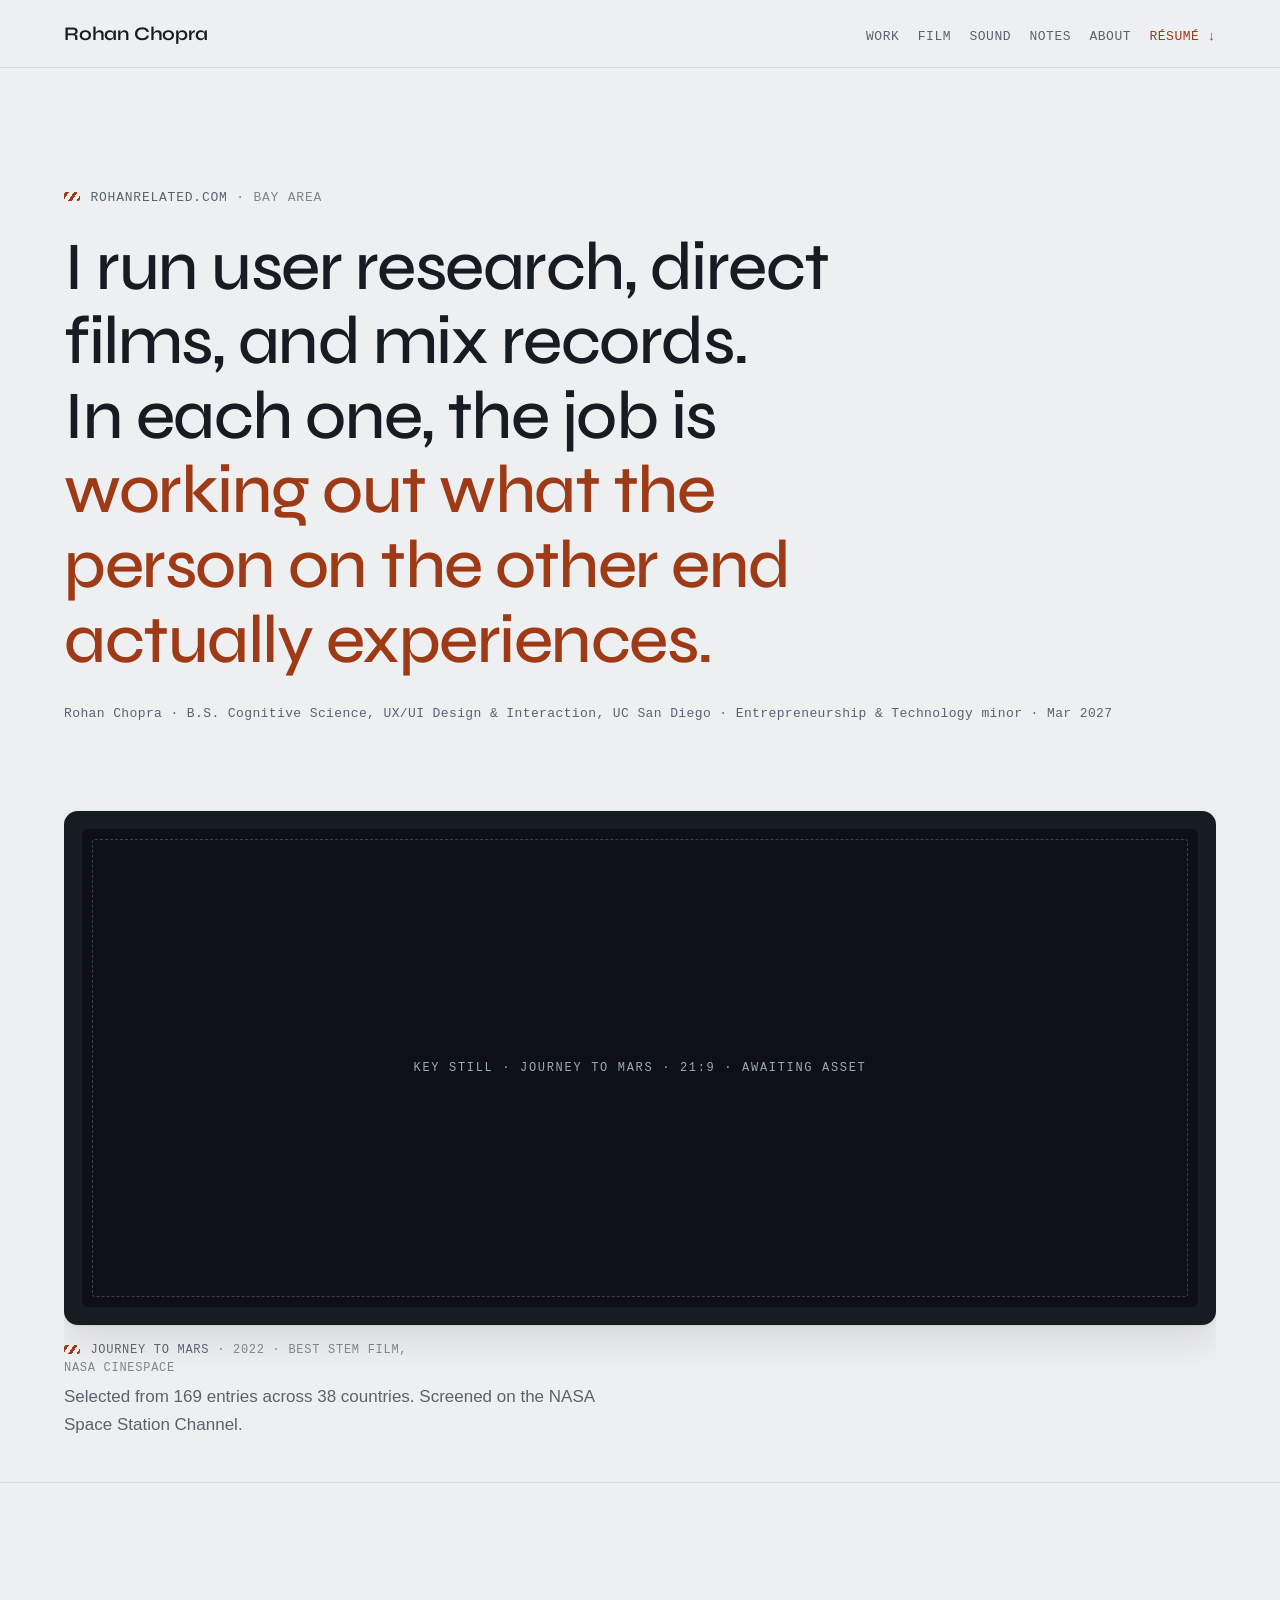
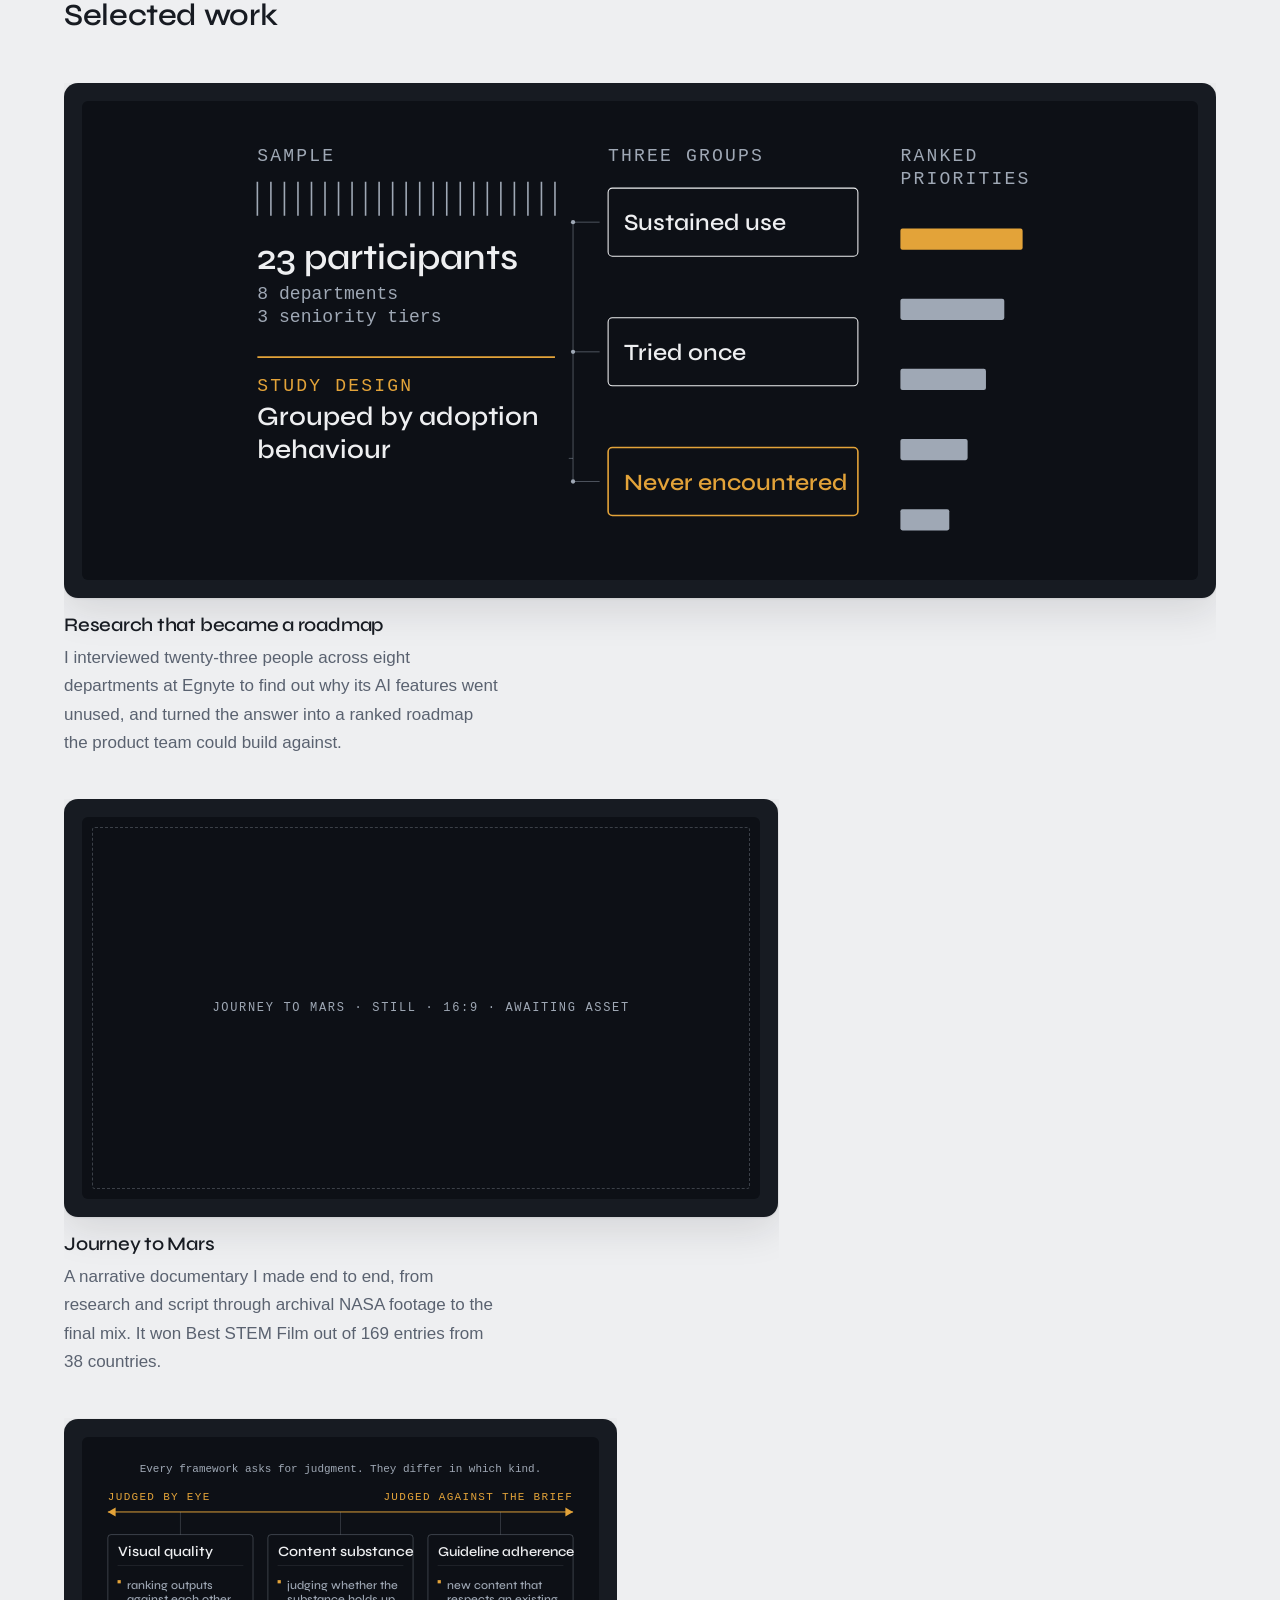
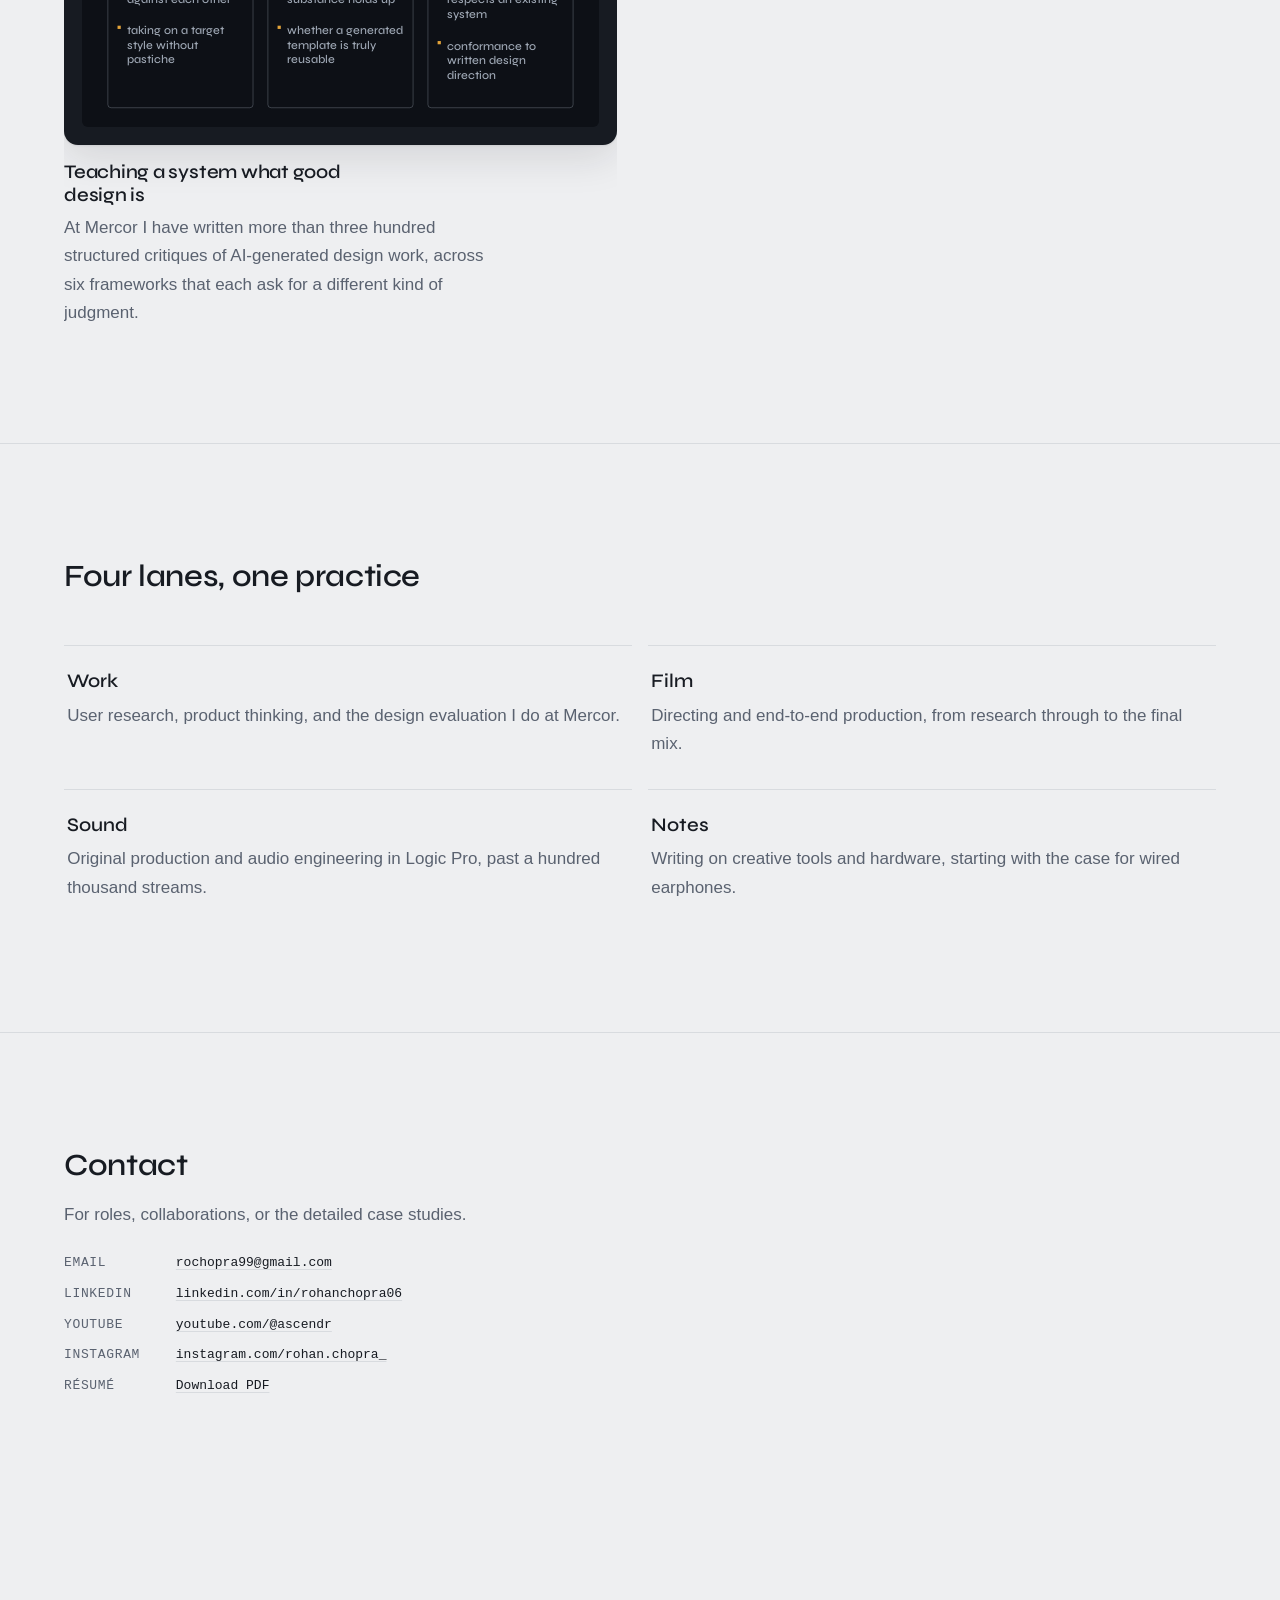
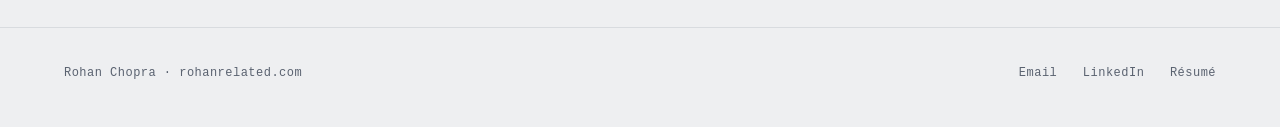
==== index.html @ e7c339a9 "Update index.html updated minor" ====
<!doctype html>
<!-- DIRECTION 2. GALLERY WALL
     Pale ground, generous space; the drama comes from imagery hung in
     Ink letterbox frames. The hero stays typographic and quiet, and the
     first loud object on the page is a full-width frame from Journey to
     Mars directly beneath it. The frame currently uses the film's own
     YouTube poster as a stand-in; replace with a supplied still (see
     README TODO list). Load sequence: slate → thesis → subline. -->
<html lang="en">
<head>
  <meta charset="utf-8">
  <meta name="viewport" content="width=device-width, initial-scale=1">
  <title>Rohan Chopra · design, film, and sound</title>
  <meta name="description" content="Portfolio of Rohan Chopra: UX research and AI design evaluation, an award-winning NASA CineSpace film, and original music.">
  <link rel="canonical" href="https://rohanrelated.com/">
  <meta property="og:type" content="website">
  <meta property="og:title" content="Rohan Chopra · design, film, and sound">
  <meta property="og:description" content="UX research, AI design evaluation, an award-winning NASA CineSpace film, and original music.">
  <meta property="og:url" content="https://rohanrelated.com/">
  <meta property="og:image" content="https://rohanrelated.com/assets/og.png">
  <meta name="twitter:card" content="summary_large_image">
  <meta name="twitter:title" content="Rohan Chopra · design, film, and sound">
  <meta name="twitter:description" content="UX research, AI design evaluation, an award-winning NASA CineSpace film, and original music.">
  <meta name="twitter:image" content="https://rohanrelated.com/assets/og.png">
  <link rel="icon" href="/assets/favicon.svg" type="image/svg+xml">
  <link rel="preload" href="/assets/fonts/syne-latin-wght-normal.woff2" as="font" type="font/woff2" crossorigin>
  <link rel="preload" href="/assets/fonts/ibm-plex-mono-latin-500-normal.woff2" as="font" type="font/woff2" crossorigin>
  <link rel="stylesheet" href="/css/main.css">
  <script src="/js/main.js" defer></script>
  <script type="application/ld+json">
  {
    "@context": "https://schema.org",
    "@type": "Person",
    "name": "Rohan Chopra",
    "url": "https://rohanrelated.com/",
    "email": "mailto:rochopra99@gmail.com",
    "jobTitle": "Designer, filmmaker, and audio engineer",
    "alumniOf": {
      "@type": "CollegeOrUniversity",
      "name": "University of California, San Diego"
    },
    "sameAs": [
      "https://www.linkedin.com/in/rohanchopra06",
      "https://www.youtube.com/@ascendr",
      "https://www.instagram.com/rohan.chopra_",
      "https://open.spotify.com/artist/1w4wxHE5zs2n0R5joeYuHv?si=GTwa_dTQS1qnjMYXpgZXqQ"
    ]
  }
  </script>
</head>
<body>
  <a class="skip-link" href="#main">Skip to content</a>

  <header class="site-header">
    <div class="wrap">
      <a class="wordmark" href="/">Rohan Chopra</a>
      <nav class="site-nav" aria-label="Site">
        <a href="/work/egnyte/">Work</a>
        <a href="/film/">Film</a>
        <a href="/sound/">Sound</a>
        <a href="/notes/">Notes</a>
        <a href="/about/">About</a>
        <a class="quick" href="/assets/rohan-chopra-resume.pdf" download>Résumé ↓</a>
      </nav>
    </div>
  </header>

  <main id="main">
    <!-- HERO -->
    <section class="hero">
      <div class="wrap">
        <p class="slate">Rohanrelated.com <span class="dim">· Bay Area</span></p>
        <h1>I run user research, direct films, and mix records. In each one, the job is <span class="accent">working out what the person on the other end actually experiences.</span></h1>
        <p class="subline subline--prose">Rohan Chopra · B.S. Cognitive Science, UX/UI Design &amp; Interaction, UC San Diego · Entrepreneurship &amp; Technology minor · Mar 2027</p>
      </div>
    </section>

    <!-- FEATURED FRAME -->
    <section aria-label="Featured film">
      <div class="wrap">
        <figure class="hung reveal" style="margin-top:0">
          <a class="frame" href="/film/journey-to-mars/">
            <span class="screen21 awaiting" data-awaiting="Key still · Journey to Mars · 21:9 · awaiting asset"></span>
          </a>
          <figcaption>
            <p class="slate">Journey to Mars <span class="dim">· 2022 · Best STEM Film, NASA CineSpace</span></p>
            <p>Selected from 169 entries across 38 countries. Screened on the NASA Space Station Channel.</p>
          </figcaption>
        </figure>
      </div>
    </section>

    <!-- SELECTED WORK
         Editorial, not dashboard: no card containers, no mono metric strings.
         Each entry is a plate with a title and one sentence hung beneath it,
         and the numbers live inside that sentence. Widths are deliberately
         unequal so the three do not read as a grid. -->
    <section class="band" aria-labelledby="selected-h">
      <div class="wrap">
        <h2 id="selected-h" class="section-title reveal">Selected work</h2>

        <figure class="hung work-entry work-entry--lead reveal">
          <a class="frame" href="/work/egnyte/">
            <span class="screen21 plate-diagram">
              <!-- HOMEDIAGRAM:egnyte-segmentation:BEGIN --><svg class="diagram diagram--wide" viewBox="0 0 1600 900" aria-hidden="true" focusable="false" preserveAspectRatio="xMidYMid meet"><text x="80" y="112" class="d-label" font-size="34" text-anchor="start">SAMPLE</text><line x1="80" y1="152" x2="80" y2="216" class="d-tick"/><line x1="105.455" y1="152" x2="105.455" y2="216" class="d-tick"/><line x1="130.909" y1="152" x2="130.909" y2="216" class="d-tick"/><line x1="156.364" y1="152" x2="156.364" y2="216" class="d-tick"/><line x1="181.818" y1="152" x2="181.818" y2="216" class="d-tick"/><line x1="207.273" y1="152" x2="207.273" y2="216" class="d-tick"/><line x1="232.727" y1="152" x2="232.727" y2="216" class="d-tick"/><line x1="258.182" y1="152" x2="258.182" y2="216" class="d-tick"/><line x1="283.636" y1="152" x2="283.636" y2="216" class="d-tick"/><line x1="309.091" y1="152" x2="309.091" y2="216" class="d-tick"/><line x1="334.545" y1="152" x2="334.545" y2="216" class="d-tick"/><line x1="360" y1="152" x2="360" y2="216" class="d-tick"/><line x1="385.455" y1="152" x2="385.455" y2="216" class="d-tick"/><line x1="410.909" y1="152" x2="410.909" y2="216" class="d-tick"/><line x1="436.364" y1="152" x2="436.364" y2="216" class="d-tick"/><line x1="461.818" y1="152" x2="461.818" y2="216" class="d-tick"/><line x1="487.273" y1="152" x2="487.273" y2="216" class="d-tick"/><line x1="512.727" y1="152" x2="512.727" y2="216" class="d-tick"/><line x1="538.182" y1="152" x2="538.182" y2="216" class="d-tick"/><line x1="563.636" y1="152" x2="563.636" y2="216" class="d-tick"/><line x1="589.091" y1="152" x2="589.091" y2="216" class="d-tick"/><line x1="614.545" y1="152" x2="614.545" y2="216" class="d-tick"/><line x1="640" y1="152" x2="640" y2="216" class="d-tick"/><text x="80" y="316" class="d-display" font-size="68" text-anchor="start">23 participants</text><text x="80" y="372" class="d-meta" font-size="34" text-anchor="start">8 departments</text><text x="80" y="416" class="d-meta" font-size="34" text-anchor="start">3 seniority tiers</text><line x1="80" y1="482" x2="640" y2="482" class="d-rule-accent"/><text x="80" y="546" class="d-label-accent" font-size="34" text-anchor="start">STUDY DESIGN</text><text x="80" y="610" class="d-display" font-size="50" text-anchor="start">Grouped by adoption</text><text x="80" y="672.5" class="d-display" font-size="50" text-anchor="start">behaviour</text><text x="740" y="112" class="d-label" font-size="34" text-anchor="start">THREE GROUPS</text><path d="M 666 672.5 H 674" class="d-link"/><path d="M 674 228.0 V 716.0" class="d-link"/><path d="M 674 228.0 H 724" class="d-link"/><circle cx="674" cy="228.0" r="4" class="d-node"/><path d="M 674 472.0 H 724" class="d-link"/><circle cx="674" cy="472.0" r="4" class="d-node"/><path d="M 674 716.0 H 724" class="d-link"/><circle cx="674" cy="716.0" r="4" class="d-node"/><rect x="740" y="164" width="470" height="128" rx="8" class="d-band"/><text x="770" y="243.4" class="d-name" font-size="44" text-anchor="start">Sustained use</text><rect x="740" y="408" width="470" height="128" rx="8" class="d-band"/><text x="770" y="487.4" class="d-name" font-size="44" text-anchor="start">Tried once</text><rect x="740" y="652" width="470" height="128" rx="8" class="d-band-hot"/><text x="770" y="731.4" class="d-name-hot" font-size="44" text-anchor="start">Never encountered</text><text x="1290" y="112" class="d-label" font-size="34" text-anchor="start">RANKED</text><text x="1290" y="156" class="d-label" font-size="34" text-anchor="start">PRIORITIES</text><rect x="1290" y="240" width="230" height="40" rx="4" class="d-bar-hot"/><rect x="1290" y="372" width="195.5" height="40" rx="4" class="d-bar"/><rect x="1290" y="504" width="161" height="40" rx="4" class="d-bar"/><rect x="1290" y="636" width="126.5" height="40" rx="4" class="d-bar"/><rect x="1290" y="768" width="92" height="40" rx="4" class="d-bar"/></svg><svg class="diagram diagram--tall" viewBox="0 0 1000 1250" aria-hidden="true" focusable="false" preserveAspectRatio="xMidYMid meet"><text x="60" y="80" class="d-label" font-size="38" text-anchor="start">SAMPLE</text><line x1="60" y1="112" x2="60" y2="172" class="d-tick"/><line x1="100" y1="112" x2="100" y2="172" class="d-tick"/><line x1="140" y1="112" x2="140" y2="172" class="d-tick"/><line x1="180" y1="112" x2="180" y2="172" class="d-tick"/><line x1="220" y1="112" x2="220" y2="172" class="d-tick"/><line x1="260" y1="112" x2="260" y2="172" class="d-tick"/><line x1="300" y1="112" x2="300" y2="172" class="d-tick"/><line x1="340" y1="112" x2="340" y2="172" class="d-tick"/><line x1="380" y1="112" x2="380" y2="172" class="d-tick"/><line x1="420" y1="112" x2="420" y2="172" class="d-tick"/><line x1="460" y1="112" x2="460" y2="172" class="d-tick"/><line x1="500" y1="112" x2="500" y2="172" class="d-tick"/><line x1="540" y1="112" x2="540" y2="172" class="d-tick"/><line x1="580" y1="112" x2="580" y2="172" class="d-tick"/><line x1="620" y1="112" x2="620" y2="172" class="d-tick"/><line x1="660" y1="112" x2="660" y2="172" class="d-tick"/><line x1="700" y1="112" x2="700" y2="172" class="d-tick"/><line x1="740" y1="112" x2="740" y2="172" class="d-tick"/><line x1="780" y1="112" x2="780" y2="172" class="d-tick"/><line x1="820" y1="112" x2="820" y2="172" class="d-tick"/><line x1="860" y1="112" x2="860" y2="172" class="d-tick"/><line x1="900" y1="112" x2="900" y2="172" class="d-tick"/><line x1="940" y1="112" x2="940" y2="172" class="d-tick"/><text x="60" y="262" class="d-display" font-size="70" text-anchor="start">23 participants</text><text x="60" y="316" class="d-meta" font-size="38" text-anchor="start">8 departments · 3 seniority tiers</text><line x1="60" y1="374" x2="940" y2="374" class="d-rule-accent"/><text x="60" y="430" class="d-label-accent" font-size="38" text-anchor="start">STUDY DESIGN</text><text x="60" y="490" class="d-display" font-size="54" text-anchor="start">Grouped by adoption behaviour</text><text x="60" y="601.5" class="d-label" font-size="38" text-anchor="start">THREE GROUPS</text><rect x="60" y="635.5" width="880" height="88" rx="8" class="d-band"/><text x="88" y="696.3" class="d-name" font-size="48" text-anchor="start">Sustained use</text><rect x="60" y="743.5" width="880" height="88" rx="8" class="d-band"/><text x="88" y="804.3" class="d-name" font-size="48" text-anchor="start">Tried once</text><rect x="60" y="851.5" width="880" height="88" rx="8" class="d-band-hot"/><text x="88" y="912.3" class="d-name-hot" font-size="48" text-anchor="start">Never encountered</text><text x="60" y="995.5" class="d-label" font-size="38" text-anchor="start">RANKED PRIORITIES</text><rect x="60" y="1029.5" width="880" height="24" rx="4" class="d-bar-hot"/><rect x="60" y="1069.5" width="748" height="24" rx="4" class="d-bar"/><rect x="60" y="1109.5" width="616" height="24" rx="4" class="d-bar"/><rect x="60" y="1149.5" width="484" height="24" rx="4" class="d-bar"/><rect x="60" y="1189.5" width="352" height="24" rx="4" class="d-bar"/></svg><!-- HOMEDIAGRAM:egnyte-segmentation:END -->
            </span>
          </a>
          <figcaption>
            <p class="title"><a href="/work/egnyte/">Research that became a roadmap</a></p>
            <p>I interviewed twenty-three people across eight departments at Egnyte to find out why its AI features went unused, and turned the answer into a ranked roadmap the product team could build against.</p>
          </figcaption>
        </figure>

        <figure class="hung work-entry work-entry--offset reveal">
          <a class="frame" href="/film/journey-to-mars/">
            <span class="screen16 awaiting" data-awaiting="Journey to Mars · still · 16:9 · awaiting asset"></span>
          </a>
          <figcaption>
            <p class="title"><a href="/film/journey-to-mars/">Journey to Mars</a></p>
            <p>A narrative documentary I made end to end, from research and script through archival NASA footage to the final mix. It won Best STEM Film out of 169 entries from 38 countries.</p>
          </figcaption>
        </figure>

        <figure class="hung work-entry work-entry--narrow reveal">
          <a class="frame" href="/work/mercor/">
            <span class="screen16 plate-diagram">
              <!-- HOMEDIAGRAM:mercor-frameworks:BEGIN --><svg class="diagram diagram--wide" viewBox="0 0 1600 900" aria-hidden="true" focusable="false" preserveAspectRatio="xMidYMid meet"><text x="800" y="108" class="d-meta" font-size="34" text-anchor="middle">Every framework asks for judgment. They differ in which kind.</text><line x1="80" y1="232" x2="1520" y2="232" class="d-axis"/><path d="M 80 232 L 104 218 L 104 246 Z" class="d-axis-cap"/><path d="M 1520 232 L 1496 218 L 1496 246 Z" class="d-axis-cap"/><text x="80" y="194" class="d-label-accent" font-size="34" text-anchor="start">JUDGED BY EYE</text><text x="1520" y="194" class="d-label-accent" font-size="34" text-anchor="end">JUDGED AGAINST THE BRIEF</text><line x1="304.667" y1="232" x2="304.667" y2="302" class="d-drop"/><rect x="80" y="302" width="449.333" height="536" rx="10" class="d-family"/><text x="110" y="368" class="d-name" font-size="44" text-anchor="start">Visual quality</text><line x1="110" y1="398" x2="499.333" y2="398" class="d-rule"/><rect x="110" y="443" width="10" height="10" class="d-dot"/><text x="140" y="470" class="d-body" font-size="36" text-anchor="start">ranking outputs</text><text x="140" y="515" class="d-body" font-size="36" text-anchor="start">against each other</text><rect x="110" y="584.04" width="10" height="10" class="d-dot"/><text x="140" y="611.04" class="d-body" font-size="36" text-anchor="start">taking on a target</text><text x="140" y="656.04" class="d-body" font-size="36" text-anchor="start">style without</text><text x="140" y="701.04" class="d-body" font-size="36" text-anchor="start">pastiche</text><line x1="800" y1="232" x2="800" y2="302" class="d-drop"/><rect x="575.333" y="302" width="449.333" height="536" rx="10" class="d-family"/><text x="605.333" y="368" class="d-name" font-size="44" text-anchor="start">Content substance</text><line x1="605.333" y1="398" x2="994.667" y2="398" class="d-rule"/><rect x="605.333" y="443" width="10" height="10" class="d-dot"/><text x="635.333" y="470" class="d-body" font-size="36" text-anchor="start">judging whether the</text><text x="635.333" y="515" class="d-body" font-size="36" text-anchor="start">substance holds up</text><rect x="605.333" y="584.04" width="10" height="10" class="d-dot"/><text x="635.333" y="611.04" class="d-body" font-size="36" text-anchor="start">whether a generated</text><text x="635.333" y="656.04" class="d-body" font-size="36" text-anchor="start">template is truly</text><text x="635.333" y="701.04" class="d-body" font-size="36" text-anchor="start">reusable</text><line x1="1295.33" y1="232" x2="1295.33" y2="302" class="d-drop"/><rect x="1070.67" y="302" width="449.333" height="536" rx="10" class="d-family"/><text x="1100.67" y="368" class="d-name" font-size="42" text-anchor="start">Guideline adherence</text><line x1="1100.67" y1="398" x2="1490" y2="398" class="d-rule"/><rect x="1100.67" y="443" width="10" height="10" class="d-dot"/><text x="1130.67" y="470" class="d-body" font-size="36" text-anchor="start">new content that</text><text x="1130.67" y="515" class="d-body" font-size="36" text-anchor="start">respects an existing</text><text x="1130.67" y="560" class="d-body" font-size="36" text-anchor="start">system</text><rect x="1100.67" y="631.56" width="10" height="10" class="d-dot"/><text x="1130.67" y="658.56" class="d-body" font-size="36" text-anchor="start">conformance to</text><text x="1130.67" y="703.56" class="d-body" font-size="36" text-anchor="start">written design</text><text x="1130.67" y="748.56" class="d-body" font-size="36" text-anchor="start">direction</text></svg><svg class="diagram diagram--tall" viewBox="0 0 1000 1250" aria-hidden="true" focusable="false" preserveAspectRatio="xMidYMid meet"><text x="60" y="92" class="d-label-accent" font-size="38" text-anchor="start">JUDGED BY EYE</text><line x1="132" y1="214" x2="132" y2="1128" class="d-axis"/><path d="M 132 214 L 118 238 L 146 238 Z" class="d-axis-cap"/><path d="M 132 1128 L 118 1104 L 146 1104 Z" class="d-axis-cap"/><text x="60" y="1204" class="d-label-accent" font-size="38" text-anchor="start">JUDGED AGAINST THE BRIEF</text><rect x="192" y="220" width="748" height="244" rx="10" class="d-family"/><line x1="132" y1="272" x2="192" y2="272" class="d-drop"/><text x="218" y="284" class="d-name" font-size="46" text-anchor="start">Visual quality</text><rect x="218" y="325" width="11" height="11" class="d-dot"/><text x="248" y="354" class="d-body" font-size="42" text-anchor="start">Aesthetic ranking</text><rect x="218" y="409" width="11" height="11" class="d-dot"/><text x="248" y="438" class="d-body" font-size="42" text-anchor="start">Style matching</text><rect x="192" y="502" width="748" height="244" rx="10" class="d-family"/><line x1="132" y1="554" x2="192" y2="554" class="d-drop"/><text x="218" y="566" class="d-name" font-size="46" text-anchor="start">Content substance</text><rect x="218" y="607" width="11" height="11" class="d-dot"/><text x="248" y="636" class="d-body" font-size="42" text-anchor="start">Content grading</text><rect x="218" y="691" width="11" height="11" class="d-dot"/><text x="248" y="720" class="d-body" font-size="42" text-anchor="start">Template reuse</text><rect x="192" y="784" width="748" height="244" rx="10" class="d-family"/><line x1="132" y1="836" x2="192" y2="836" class="d-drop"/><text x="218" y="848" class="d-name" font-size="46" text-anchor="start">Guideline adherence</text><rect x="218" y="889" width="11" height="11" class="d-dot"/><text x="248" y="918" class="d-body" font-size="42" text-anchor="start">System following</text><rect x="218" y="973" width="11" height="11" class="d-dot"/><text x="248" y="1002" class="d-body" font-size="42" text-anchor="start">Written direction</text></svg><!-- HOMEDIAGRAM:mercor-frameworks:END -->
            </span>
          </a>
          <figcaption>
            <p class="title"><a href="/work/mercor/">Teaching a system what good design is</a></p>
            <p>At Mercor I have written more than three hundred structured critiques of AI-generated design work, across six frameworks that each ask for a different kind of judgment.</p>
          </figcaption>
        </figure>
      </div>
    </section>

    <!-- LANES -->
    <section class="band" aria-labelledby="lanes-h">
      <div class="wrap">
        <h2 id="lanes-h" class="section-title reveal">Four lanes, one practice</h2>
        <ul class="lanes">
          <li class="reveal"><a class="lane" href="/work/egnyte/"><span class="lane-title">Work</span><p>User research, product thinking, and the design evaluation I do at Mercor.</p></a></li>
          <li class="reveal"><a class="lane" href="/film/"><span class="lane-title">Film</span><p>Directing and end-to-end production, from research through to the final mix.</p></a></li>
          <li class="reveal"><a class="lane" href="/sound/"><span class="lane-title">Sound</span><p>Original production and audio engineering in Logic Pro, past a hundred thousand streams.</p></a></li>
          <li class="reveal"><a class="lane" href="/notes/"><span class="lane-title">Notes</span><p>Writing on creative tools and hardware, starting with the case for wired earphones.</p></a></li>
        </ul>
      </div>
    </section>

    <!-- CONTACT -->
    <section class="band" aria-labelledby="contact-h">
      <div class="wrap reveal">
        <h2 id="contact-h">Contact</h2>
        <p class="muted">For roles, collaborations, or the detailed case studies.</p>
        <ul class="contact-list">
          <li><span class="k">Email</span> <a href="mailto:rochopra99@gmail.com">rochopra99@gmail.com</a></li>
          <li><span class="k">LinkedIn</span> <a href="https://www.linkedin.com/in/rohanchopra06">linkedin.com/in/rohanchopra06</a></li>
          <li><span class="k">YouTube</span> <a href="https://www.youtube.com/@ascendr">youtube.com/@ascendr</a></li>
          <li><span class="k">Instagram</span> <a href="https://www.instagram.com/rohan.chopra_">instagram.com/rohan.chopra_</a></li>
          <li><span class="k">Résumé</span> <a href="/assets/rohan-chopra-resume.pdf" download>Download PDF</a></li>
        </ul>
      </div>
    </section>
  </main>

  <footer class="site-footer">
    <div class="wrap">
      <span class="mark">Rohan Chopra · rohanrelated.com</span>
      <a href="mailto:rochopra99@gmail.com">Email</a>
      <a href="https://www.linkedin.com/in/rohanchopra06">LinkedIn</a>
      <a href="/assets/rohan-chopra-resume.pdf" download>Résumé</a>
    </div>
  </footer>
</body>
</html>
---- css/main.css ----
/* ============================================================
   rohanrelated.com. main.css · direction 2: gallery wall
   Pale, quiet ground; the darkness and drama come from the
   imagery, which sits in letterboxed frames like prints on a
   wall. The page is quiet so the work is loud.

   Palette (6 named values):
     Wall   #EEEFF1  page ground. cool pale gray, the 18% card
     Mat    #FAFAFB  raised surfaces, like mat board round a print
     Ink    #171B22  text, and the letterbox ground of media frames
     Ash    #5A6270  secondary text, captions, gallery labels
     Safelight #9E3A16  the accent on the light ground. AA at every
                     size: 6.1:1 on Wall, 5.4:1 on Mat. A burnt
                     orange-red that keeps its hue when darkened,
                     where a deepened yellow goes olive.
     Amber  #E3A339  retained ONLY on Ink, inside media frames, where
                     it measures 8.4:1. On Wall it is 1.96:1, which
                     fails even the 3:1 floor for graphic marks, so
                     no size or role rescues it on the light ground.

   Type:
     Display: Syne (variable 400-800) · Body: Instrument Sans · Utility: IBM Plex Mono
   Signature: the slate, quieter now. a small mono gallery label
   under or beside imagery: safelight tick, ash mono text.
   ============================================================ */

@font-face {
  font-family: "Syne";
  src: url("../assets/fonts/syne-latin-wght-normal.woff2") format("woff2");
  font-weight: 400 800;
  font-style: normal;
  font-display: swap;
}
@font-face {
  font-family: "Instrument Sans";
  src: url("./assets/fonts/instrument-sans-latin-wght-normal.woff2") format("woff2");
  font-weight: 400 700;
  font-style: normal;
  font-display: swap;
}
@font-face {
  font-family: "IBM Plex Mono";
  src: url("./assets/fonts/ibm-plex-mono-latin-400-normal.woff2") format("woff2");
  font-weight: 400;
  font-style: normal;
  font-display: swap;
}
@font-face {
  font-family: "IBM Plex Mono";
  src: url("./assets/fonts/ibm-plex-mono-latin-500-normal.woff2") format("woff2");
  font-weight: 500;
  font-style: normal;
  font-display: swap;
}

/* ---------- tokens ---------- */
:root {
  --wall: #eeeff1;
  --mat: #fafafb;
  --ink: #171b22;
  --ash: #5a6270;
  --safelight: #9e3a16;
  --amber: #e3a339;   /* inside frames only, on screen-ground: 8.67:1 */
  --seam: #d8dbdf;
  --screen-ground: #0d1016; /* inside-frame letterbox */
  --fog: #9fa8b5;           /* placeholder label on screen-ground: 7.93:1 */

  --font-display: "Syne", "Helvetica Neue", Helvetica, Arial, sans-serif;
  --font-body: "Instrument Sans", -apple-system, "Segoe UI", Helvetica, Arial, sans-serif;
  --font-mono: "IBM Plex Mono", "SF Mono", Menlo, Consolas, monospace;

  --t-hero: clamp(2.27rem, 5.01vw + 0.96rem, 4.24rem);
  --t-h1: clamp(1.93rem, 3.47vw + 0.77rem, 3.08rem);
  --t-h2: clamp(1.4rem, 1.54vw + 0.87rem, 1.93rem);
  --t-h3: 1.2rem;
  --t-body: 1.0625rem;
  --t-mono: 0.8125rem;
  --t-mono-sm: 0.75rem;

  --measure: 66ch;
  --gutter: clamp(1.25rem, 4vw, 3rem);
  --band: clamp(4rem, 9vw, 7.5rem);
  --radius: 10px;
  --frame-shadow: 0 1px 2px rgba(23, 27, 34, 0.08), 0 12px 40px rgba(23, 27, 34, 0.12);
}

/* ---------- base ---------- */
*,
*::before,
*::after {
  box-sizing: border-box;
}
html {
  scroll-behavior: smooth;
}
body {
  margin: 0;
  background: var(--wall);
  color: var(--ink);
  font-family: var(--font-body);
  font-size: var(--t-body);
  line-height: 1.68;
  -webkit-font-smoothing: antialiased;
  text-rendering: optimizeLegibility;
}
::selection {
  background: var(--ink);
  color: var(--wall);
}
img,
video,
iframe {
  max-width: 100%;
  display: block;
}
a {
  color: var(--ink);
  text-decoration: underline;
  text-decoration-color: var(--seam);
  text-underline-offset: 0.2em;
  transition: text-decoration-color 160ms ease, color 160ms ease;
}
a:hover {
  text-decoration-color: var(--safelight);
}
:focus-visible {
  outline: 2px solid var(--safelight);
  outline-offset: 3px;
  border-radius: 2px;
}
.skip-link {
  position: absolute;
  left: -999px;
  top: 0;
  background: var(--ink);
  color: var(--wall);
  padding: 0.5rem 1rem;
  z-index: 20;
  font-family: var(--font-mono);
  font-size: var(--t-mono);
  text-decoration: none;
}
.skip-link:focus {
  left: var(--gutter);
}

h1,
h2,
h3 {
  font-family: var(--font-display);
  font-weight: 560;
  line-height: 1.12;
  letter-spacing: -0.012em;
  margin: 0 0 0.6em;
  text-wrap: balance;
}
h1 {
  font-size: var(--t-h1);
}
h2 {
  font-size: var(--t-h2);
}
h3 {
  font-size: var(--t-h3);
  font-weight: 540;
}
p {
  margin: 0 0 1.1em;
  max-width: var(--measure);
}
.muted {
  color: var(--ash);
}
.em {
  font-style: italic;
}

/* ---------- the slate (signature element, quieter) ----------
   A gallery label: safelight tick, ash mono text. Sits at the top of
   pages and under imagery as a caption. */
/* Slates flow as normal inline text, not flex.
   They were display:flex with a gap, which made the label and the .dim span
   independent flex items: fine on screen, but any engine that lays the line
   out narrow (print export, or a very tight column) stacks them into two
   columns. Inline text can only ever wrap as a sentence. The tick is an
   inline-block ::before with a right margin instead of a flex gap. */
.slate {
  font-family: var(--font-mono);
  font-size: var(--t-mono);
  font-weight: 500;
  letter-spacing: 0.06em;
  text-transform: uppercase;
  color: var(--ash);
  margin: 0 0 1.4rem;
  line-height: 1.5;
  text-wrap: pretty;
}
.slate::before {
  content: "";
  display: inline-block;
  vertical-align: middle;
  width: 16px;
  height: 9px;
  margin-right: 0.65rem;
  /* nudge up: inline-block sits on the baseline, flex centred it */
  position: relative;
  top: -0.05em;
  border-radius: 2px;
  background: repeating-linear-gradient(
    -55deg,
    var(--safelight) 0 3px,
    transparent 3px 7px
  );
}
.slate .dim {
  white-space: normal;
}
.slate .dim {
  color: var(--ash);
  opacity: 0.75;
}

/* ---------- layout ---------- */
.wrap {
  width: min(100% - 2 * var(--gutter), 72rem);
  margin-inline: auto;
}
.band {
  padding-block: var(--band);
  border-top: 1px solid var(--seam);
}
.band:first-of-type {
  border-top: 0;
}

/* ---------- header ---------- */
.site-header {
  padding: 1.1rem 0 1rem;
  border-bottom: 1px solid var(--seam);
  background: var(--wall);
}
.site-header .wrap {
  display: flex;
  flex-wrap: wrap;
  align-items: baseline;
  gap: 0.75rem 1.5rem;
}
.wordmark {
  font-family: var(--font-display);
  font-weight: 620;
  font-size: 1.2rem;
  letter-spacing: -0.01em;
  text-decoration: none;
  margin-right: auto;
}
.site-nav {
  display: flex;
  flex-wrap: wrap;
  gap: 0.35rem 1.15rem;
  font-family: var(--font-mono);
  font-size: var(--t-mono);
  letter-spacing: 0.04em;
  text-transform: uppercase;
}
.site-nav a {
  text-decoration: none;
  color: var(--ash);
  padding-block: 0.2rem;
}
.site-nav a:hover,
.site-nav a[aria-current] {
  color: var(--ink);
}
.site-nav a[aria-current] {
  border-bottom: 2px solid var(--safelight);
}
.site-nav .quick {
  color: var(--safelight);
}
.site-nav .quick:hover {
  color: var(--safelight);
  border-bottom: 2px solid var(--safelight);
}

/* ---------- hero ---------- */
.hero {
  padding-block: clamp(4rem, 10vw, 7.5rem) clamp(3rem, 6vw, 4.5rem);
}
.hero h1 {
  font-size: var(--t-hero);
  font-weight: 500;
  line-height: 1.1;
  letter-spacing: -0.022em;
  max-width: 21ch;
  margin-bottom: 1.6rem;
}
.hero h1 .accent {
  color: var(--safelight);
}
.hero .subline {
  font-family: var(--font-mono);
  font-size: var(--t-mono);
  color: var(--ash);
  letter-spacing: 0.03em;
  max-width: none;
}
/* Load sequence, retuned for the pale ground.
   On Ink, fading text in from opacity 0 read as "emerging from the dark".
   On Wall, part-opacity Ink text just looks light grey, which the eye reads
   as disabled rather than arriving. So the text steps carry the reveal with
   distance and a shorter fade, and the loud moment moves to the frame:
   a dark plate wiping up against a light ground is the highest-contrast
   event available here, and it lands last. */
.hero .slate,
.hero h1,
.hero .subline {
  animation: rise 420ms cubic-bezier(0.22, 0.72, 0.2, 1) both;
}
.hero h1 {
  animation-delay: 90ms;
}
.hero .subline {
  animation-delay: 190ms;
}
.hero figure.hung {
  animation: plate-in 640ms cubic-bezier(0.22, 0.72, 0.2, 1) 260ms both;
}
@keyframes plate-in {
  from {
    opacity: 0;
    clip-path: inset(14% 0 0 0);
  }
  to {
    opacity: 1;
    clip-path: inset(0 0 0 0);
  }
}
@keyframes rise {
  from {
    opacity: 0;
    transform: translateY(18px);
  }
  to {
    opacity: 1;
    transform: none;
  }
}

/* ---------- frames: media as hung objects ----------
   Imagery sits in an Ink letterbox with its own margin (the
   letterbox reveal), lifted off the wall by a soft shadow.
   Captions are slates, hung beneath like gallery labels. */
.frame {
  background: var(--ink);
  border-radius: 14px;
  padding: clamp(10px, 1.6vw, 18px);
  box-shadow: var(--frame-shadow);
  margin: 0;
}
a.frame {
  display: block;
  transition: transform 200ms ease, box-shadow 200ms ease;
}
a.frame:hover {
  transform: translateY(-3px);
  box-shadow: 0 2px 3px rgba(23, 27, 34, 0.08), 0 18px 52px rgba(23, 27, 34, 0.18);
}
.screen16 {
  display: block; /* required: these are <span>s, and aspect-ratio
                     and overflow do not apply to inline boxes */
  width: 100%;
  position: relative;
  aspect-ratio: 16 / 9;
  overflow: hidden;
  border-radius: 6px;
  background: var(--screen-ground);
}
.screen16 > iframe,
.screen16 > img {
  position: absolute;
  inset: 0;
  width: 100%;
  height: 100%;
  border: 0;
  object-fit: cover;
}
figure.hung {
  margin: 2.2rem 0 2.6rem;
}
figure.hung > figcaption {
  margin-top: 1rem;
}
figure.hung > figcaption .slate {
  margin-bottom: 0.35rem;
  font-size: var(--t-mono-sm);
}
figure.hung > figcaption .title {
  font-family: var(--font-display);
  font-size: var(--t-h3);
  font-weight: 560;
}
figure.hung > figcaption .title a {
  text-decoration: none;
}
figure.hung > figcaption .title a:hover {
  color: var(--safelight);
}
figure.hung > figcaption p {
  color: var(--ash);
  margin: 0.3rem 0 0;
  max-width: 58ch;
}



/* Fallback for engines without aspect-ratio. Keeps the plates from
   collapsing again if one property fails to apply. */
@supports not (aspect-ratio: 16 / 9) {
  .screen16::before, .screen21::before, .screen45::before, .screen-diagram::before {
    content: "";
    display: block;
  }
  .screen16::before { padding-top: 56.25%; }
  .screen21::before { padding-top: 42.857%; }
  .screen45::before,
  .screen-diagram::before { padding-top: 125%; }
  @media (min-width: 640px) {
    .screen-diagram::before { padding-top: 56.25%; }
  }
}

/* ---------- awaiting plates: labeled placeholder frames ----------
   Every image slot ships as a real Ink screen carrying its own label,
   so an empty page reads as a prepared mount rather than a broken
   image. Swap in <img> and drop the .awaiting class when stills land.
   Label colour is Fog on the screen ground #0D1016: 7.93:1.
   (Fog against Ink #171B22, the frame padding, would be 7.19:1. The label
   never renders there, so 7.93 is the governing figure. Verify with
   python3 tools/contrast.py rather than by hand.) */
.screen21 {
  display: block; /* required: these are <span>s, and aspect-ratio
                     and overflow do not apply to inline boxes */
  width: 100%;
  position: relative;
  aspect-ratio: 21 / 9;
  overflow: hidden;
  border-radius: 6px;
  background: var(--screen-ground);
}
.screen45 {
  display: block; /* required: these are <span>s, and aspect-ratio
                     and overflow do not apply to inline boxes */
  width: 100%;
  position: relative;
  aspect-ratio: 4 / 5;
  overflow: hidden;
  border-radius: 6px;
  background: var(--screen-ground);
}
.screen21 > iframe, .screen21 > img,
.screen45 > iframe, .screen45 > img {
  position: absolute;
  inset: 0;
  width: 100%;
  height: 100%;
  border: 0;
  object-fit: cover;
}
.awaiting::after {
  content: attr(data-awaiting);
  position: absolute;
  inset: 0;
  display: flex;
  align-items: center;
  justify-content: center;
  text-align: center;
  padding: 1rem;
  font-family: var(--font-mono);
  font-size: var(--t-mono-sm);
  letter-spacing: 0.14em;
  text-transform: uppercase;
  color: var(--fog);
  line-height: 1.6;
}
.awaiting::before {
  content: "";
  position: absolute;
  inset: 10px;
  border: 1px dashed rgba(159, 168, 181, 0.32);
  border-radius: 3px;
}

/* sheet: contact-sheet grid of small plates */
.sheet {
  list-style: none;
  margin: 1.6rem 0 0;
  padding: 0;
  display: grid;
  gap: clamp(0.7rem, 1.6vw, 1.2rem);
  grid-template-columns: repeat(2, 1fr);
}
@media (min-width: 760px) {
  .sheet { grid-template-columns: repeat(4, 1fr); }
  .sheet--3 { grid-template-columns: repeat(3, 1fr); }
}
.sheet .frame { border-radius: 10px; padding: 8px; }
.sheet .slate { margin: 0.55rem 0 0; font-size: 0.6875rem; letter-spacing: 0.1em; }

/* portrait: framed, narrower, sits beside prose on wide screens */
.portrait { max-width: 22rem; margin: 0 0 2rem; }
@media (min-width: 900px) {
  .with-portrait { display: grid; grid-template-columns: 22rem 1fr; gap: clamp(2rem, 4vw, 3.5rem); align-items: start; }
  .with-portrait .portrait { margin-bottom: 0; }
}


/* ---------- wide figures: authored diagrams break the prose measure ----------
   .prose caps at 66ch, which is right for reading and too narrow for a
   diagram. A .hung--wide figure keeps its left edge aligned with the prose
   but runs out to the full .wrap width, capped at the viewport so it can
   never cause a horizontal scrollbar. */
/* Diagram plates carry authored artwork, not photography. A 16:9 diagram is
   unreadable at the 315px a 375px phone gives it, so the plate turns portrait
   below 640px and takes a 4:5 companion export via <picture>. */
/* ---------- inline SVG diagrams ----------
   Two layout groups per diagram, one shown at a time. SVG cannot reflow (a
   viewBox is fixed and CSS cannot change it), so the generator emits a wide
   16:9 arrangement and a tall 4:5 one, both from the same data definition.
   The breakpoint is 760px, not 640: at 640 the plate is 568px and the
   smallest 34-unit label would render 12.1px, which is on the floor. At 760
   the plate is 674px and the same label renders 14.3px. */
.screen-diagram {
  display: block;
  width: 100%;
  position: relative;
  aspect-ratio: 4 / 5;
  overflow: hidden;
  border-radius: 6px;
  background: var(--screen-ground);
}
/* the home page reuses the same diagrams in its 21:9 and 16:9 plates. The
   16:9 wide group centres with `meet`, and since the plate ground and the
   diagram ground are the same value, the extra width simply reads as more
   letterbox. */
.plate-diagram > .diagram,
.screen-diagram > .diagram {
  position: absolute;
  inset: 0;
  width: 100%;
  height: 100%;
}
.diagram--wide { display: none; }
.diagram--tall { display: block; }

/* Below the breakpoint the tall diagram is capped, or on a large phone /
   small tablet it would become an enormous portrait slab. */
@media (max-width: 759px) {
  .diagram-figure .frame { max-width: 34rem; margin-inline: auto; }
}
@media (min-width: 760px) {
  .screen-diagram { aspect-ratio: 16 / 9; }
  .diagram--wide { display: block; }
  .diagram--tall { display: none; }
}

/* Colours come from the palette tokens, so the diagrams re-theme themselves
   if the palette ever moves. A PNG pair could not do that. */
.d-label,
.d-meta { font-family: var(--font-mono); fill: var(--fog); }
.d-label { font-weight: 500; letter-spacing: 0.12em; }
/* EMPHASIS COLOUR: Amber, not Safelight.
   Safelight #9E3A16 is the light-ground accent and measures only 2.78:1 on
   the screen-ground, failing both the 4.5:1 text threshold and the 3:1
   graphic floor. Inside a frame is precisely where Amber is the sanctioned
   accent, and it reads 8.67:1 here. Same rule as the visualizer play icon. */
.d-label-accent {
  font-family: var(--font-mono);
  font-weight: 500;
  letter-spacing: 0.12em;
  fill: var(--amber);
}
.d-display,
.d-name { font-family: var(--font-display); font-weight: 560; fill: var(--wall); }
.d-name-hot { font-family: var(--font-display); font-weight: 560; fill: var(--amber); }
.d-body { font-family: var(--font-display); font-weight: 500; fill: var(--fog); }
.d-tick { stroke: var(--fog); stroke-width: 3; }
.d-rule { stroke: var(--fog); stroke-width: 1; opacity: 0.4; }
.d-rule-accent { stroke: var(--amber); stroke-width: 3; }
.d-axis { stroke: var(--amber); stroke-width: 3; }
.d-axis-cap { fill: var(--amber); }
.d-drop { stroke: var(--fog); stroke-width: 1.5; opacity: 0.5; }
.d-link { stroke: var(--fog); stroke-width: 1.5; fill: none; opacity: 0.55; }
.d-node { fill: var(--fog); }
.d-band { fill: none; stroke: var(--wall); stroke-width: 2; }
.d-band-hot { fill: none; stroke: var(--amber); stroke-width: 3; }
.d-bar { fill: var(--fog); }
.d-bar-hot { fill: var(--amber); }
.d-family { fill: none; stroke: var(--fog); stroke-width: 1.5; opacity: 0.65; }
.d-dot { fill: var(--amber); }

figure.hung--wide {
  width: min(72rem, calc(100vw - 2 * var(--gutter)));
  max-width: none;
}
figure.hung--wide > figcaption {
  max-width: 58ch;
}

/* ---------- selected work: editorial entries, no containers ----------
   Deliberately not cards. Entries sit straight on the wall at three
   different widths, so the eye reads a composition rather than a grid.
   No mono metric strings: if a number matters it goes in the sentence. */
.section-title {
  margin-bottom: clamp(2rem, 4vw, 3.25rem);
}
.work-entry {
  margin: 0 0 clamp(3.5rem, 8vw, 7rem);
}
.work-entry:last-child {
  margin-bottom: 0;
}
.work-entry > figcaption {
  margin-top: 1.15rem;
  max-width: 46ch;
}
.work-entry > figcaption .title {
  font-family: var(--font-display);
  font-size: clamp(1.3rem, 1.45vw + 0.92rem, 1.83rem);
  font-weight: 560;
  line-height: 1.18;
  letter-spacing: -0.012em;
  margin: 0 0 0.45rem;
  max-width: 26ch;
}
.work-entry > figcaption .title a {
  text-decoration: none;
  color: var(--ink);
}
.work-entry > figcaption .title a:hover {
  color: var(--safelight);
}
.work-entry > figcaption p:not(.title) {
  color: var(--ash);
  margin: 0;
}
/* unequal widths so three entries do not stack as identical blocks */
@media (min-width: 900px) {
  .work-entry--offset {
    width: 62%;
    margin-left: auto;
  }
  .work-entry--narrow {
    width: 48%;
  }
}

/* hero subline in the body face: mono was carrying too much on this page */
.subline--prose {
  font-family: var(--font-body);
  font-size: 0.95rem;
  letter-spacing: 0;
  color: var(--ash);
  max-width: 52ch;
}

/* ---------- lanes ---------- */
.lanes {
  display: grid;
  gap: 1rem;
  list-style: none;
  padding: 0;
  margin: 0;
}
@media (min-width: 700px) {
  .lanes {
    grid-template-columns: 1fr 1fr;
  }
  }
.lane {
  border-top: 1px solid var(--seam);
  padding: 1.2rem 0.2rem 0.4rem;
  text-decoration: none;
  display: block;
}
.lane:hover .lane-title {
  color: var(--safelight);
}
.lane-title {
  font-family: var(--font-display);
  font-size: var(--t-h3);
  font-weight: 560;
  transition: color 160ms ease;
}
.lane p {
  color: var(--ash);
  margin: 0.25rem 0 0.5rem;
}
/* ---------- article / case study ---------- */
.article-header {
  padding-block: clamp(3.5rem, 8vw, 6rem) 2.5rem;
}
.article-header h1 {
  max-width: 20ch;
}
.standfirst {
  font-size: 1.2rem;
  line-height: 1.55;
  color: var(--ash);
  max-width: 58ch;
}
.spec {
  display: grid;
  grid-template-columns: max-content 1fr;
  gap: 0.45rem 1.5rem;
  font-family: var(--font-mono);
  font-size: var(--t-mono);
  margin: 2.2rem 0 0;
  padding: 1.2rem 0 0;
  border-top: 1px solid var(--seam);
  max-width: 46rem;
}
.spec dt {
  color: var(--ash);
  text-transform: uppercase;
  letter-spacing: 0.05em;
}
.spec dd {
  margin: 0;
}
.prose {
  max-width: var(--measure);
}
.prose .kicker {
  font-family: var(--font-mono);
  font-size: var(--t-mono);
  font-weight: 500;
  letter-spacing: 0.08em;
  text-transform: uppercase;
  color: var(--safelight);
  margin: 2.8rem 0 0.8rem;
}
.prose h2 {
  margin-top: 0.1rem;
}
.pullquote {
  font-family: var(--font-display);
  font-weight: 500;
  letter-spacing: -0.014em;
  font-size: clamp(1.3rem, 1.93vw + 0.87rem, 1.74rem);
  line-height: 1.35;
  border-left: 3px solid var(--safelight);
  padding: 0.35rem 0 0.35rem 1.3rem;
  margin: 2.4rem 0;
  max-width: 34ch;
  text-wrap: balance;
}
.callout {
  background: var(--mat);
  border: 1px solid var(--seam);
  border-left: 3px solid var(--safelight);
  border-radius: 0 var(--radius) var(--radius) 0;
  padding: 1.1rem 1.3rem 0.9rem;
  margin: 2rem 0;
  max-width: var(--measure);
}
.callout .label {
  font-family: var(--font-mono);
  font-size: var(--t-mono-sm);
  font-weight: 500;
  letter-spacing: 0.08em;
  text-transform: uppercase;
  color: var(--safelight);
  margin: 0 0 0.4rem;
}
.callout p:last-child {
  margin-bottom: 0.2rem;
}

/* stat row */
.stats {
  display: flex;
  flex-wrap: wrap;
  gap: 2.2rem;
  margin: 2.2rem 0;
  padding: 0;
  list-style: none;
}
.stats .n {
  font-family: var(--font-display);
  font-size: clamp(1.93rem, 2.89vw + 0.96rem, 2.89rem);
  font-weight: 560;
  letter-spacing: -0.018em;
  line-height: 1;
  display: block;
}
.stats .l {
  font-family: var(--font-mono);
  font-size: var(--t-mono-sm);
  letter-spacing: 0.05em;
  text-transform: uppercase;
  color: var(--ash);
  display: block;
  margin-top: 0.4rem;
}

/* framework / process rows */
.rows {
  margin: 1.6rem 0 2.2rem;
  padding: 0;
  list-style: none;
  max-width: 46rem;
}
.rows li {
  display: grid;
  gap: 0.15rem 1.5rem;
  padding: 0.85rem 0.2rem;
  border-top: 1px solid var(--seam);
}
.rows li:last-child {
  border-bottom: 1px solid var(--seam);
}
@media (min-width: 640px) {
  .rows li {
    grid-template-columns: 15rem 1fr;
  }
}
.rows .k {
  font-family: var(--font-mono);
  font-size: var(--t-mono);
  font-weight: 500;
  letter-spacing: 0.03em;
  color: var(--ink);
}
.rows .v {
  color: var(--ash);
}

/* caption line under a frame (legacy) */
.caption {
  font-family: var(--font-mono);
  font-size: var(--t-mono-sm);
  letter-spacing: 0.03em;
  color: var(--ash);
  margin-top: 1rem;
  margin-bottom: 2rem;
}

/* credit block */
.credits {
  font-family: var(--font-mono);
  font-size: var(--t-mono);
  display: grid;
  grid-template-columns: max-content 1fr;
  gap: 0.4rem 1.5rem;
  max-width: 40rem;
  margin: 1.8rem 0;
}
.credits dt {
  color: var(--ash);
  text-transform: uppercase;
  letter-spacing: 0.05em;
}
.credits dd {
  margin: 0;
}

/* ---------- notes index ---------- */
.note-list {
  list-style: none;
  padding: 0;
  margin: 0;
  max-width: 46rem;
}
.note-list li {
  border-top: 1px solid var(--seam);
  padding: 1.3rem 0.2rem;
}
.note-list li:last-child {
  border-bottom: 1px solid var(--seam);
}
.note-list h3 {
  margin-bottom: 0.3rem;
}
.note-list h3 a {
  text-decoration: none;
}
.note-list h3 a:hover {
  color: var(--safelight);
}
.note-list p {
  color: var(--ash);
  margin: 0 0 0.4rem;
}
.note-list .meta {
  font-family: var(--font-mono);
  font-size: var(--t-mono-sm);
  letter-spacing: 0.04em;
  text-transform: uppercase;
  color: var(--ash);
}
.note-list .upcoming h3 {
  color: var(--ash);
}

/* essay body */
.essay {
  max-width: var(--measure);
}
.essay p:first-of-type::first-letter {
  font-family: var(--font-display);
  font-weight: 560;
  font-size: 3.1em;
  float: left;
  line-height: 0.82;
  padding: 0.06em 0.12em 0 0;
  color: var(--safelight);
}

/* ---------- Spotify embed (kept inside an Ink frame elsewhere) ---------- */
.embed-spotify {
  border: 0;
  width: 100%;
  max-width: 46rem;
  height: 352px;
  border-radius: var(--radius);
  margin: 0 0 2rem;
}

/* ---------- contact / footer ---------- */
.contact-list {
  list-style: none;
  padding: 0;
  margin: 1.4rem 0 0;
  display: grid;
  gap: 0.55rem;
  font-family: var(--font-mono);
  font-size: var(--t-mono);
}
.contact-list .k {
  color: var(--ash);
  text-transform: uppercase;
  letter-spacing: 0.05em;
  display: inline-block;
  min-width: 6.5rem;
}
.site-footer {
  border-top: 1px solid var(--seam);
  padding: 2.2rem 0 2.8rem;
  margin-top: var(--band);
}
.site-footer .wrap {
  display: flex;
  flex-wrap: wrap;
  gap: 0.6rem 1.6rem;
  font-family: var(--font-mono);
  font-size: var(--t-mono-sm);
  letter-spacing: 0.04em;
  color: var(--ash);
}
.site-footer a {
  color: var(--ash);
  text-decoration: none;
}
.site-footer a:hover {
  color: var(--safelight);
}
.site-footer .mark {
  margin-right: auto;
}

/* section headers on index pages */
.section-head {
  display: flex;
  align-items: baseline;
  justify-content: space-between;
  gap: 1rem;
  margin-bottom: 1.8rem;
}
.section-head h2 {
  margin: 0;
}
.section-head .more {
  font-family: var(--font-mono);
  font-size: var(--t-mono);
  letter-spacing: 0.04em;
  text-transform: uppercase;
  text-decoration: none;
  color: var(--ash);
  white-space: nowrap;
}
.section-head .more:hover {
  color: var(--safelight);
}

/* TODO placeholders. hidden from visitors; preview with ?draft */
.todo {
  display: none;
  border: 1px dashed color-mix(in srgb, var(--safelight) 55%, transparent);
  border-radius: var(--radius);
  padding: 1rem 1.2rem;
  font-family: var(--font-mono);
  font-size: var(--t-mono);
  color: var(--safelight);
  max-width: var(--measure);
  margin: 1.5rem 0;
}
html.show-drafts .todo {
  display: block;
}


/* ---------- case pager: the way between cases now the index is gone ---------- */
.case-pager {
  border-top: 1px solid var(--seam);
  padding: 2.4rem 0 0.5rem;
  margin-top: var(--band);
}
.case-pager > .wrap > .slate { margin-bottom: 1.2rem; }
.case-pager ul {
  list-style: none;
  margin: 0;
  padding: 0;
  display: grid;
  gap: 1rem;
}
@media (min-width: 760px) {
  .case-pager ul { grid-template-columns: 1fr 1fr; }
}
.case-pager a {
  display: block;
  background: var(--mat);
  border: 1px solid var(--seam);
  border-radius: var(--radius);
  padding: 1.1rem 1.2rem;
  text-decoration: none;
  transition: border-color 180ms ease;
}
.case-pager a:hover { border-color: color-mix(in srgb, var(--safelight) 45%, var(--seam)); }
.case-pager .n {
  display: block;
  font-family: var(--font-mono);
  font-size: var(--t-mono-sm);
  letter-spacing: 0.1em;
  text-transform: uppercase;
  color: var(--safelight);
  margin-bottom: 0.3rem;
}
.case-pager .t {
  display: block;
  font-family: var(--font-display);
  font-size: var(--t-h3);
  font-weight: 560;
  color: var(--ink);
  margin-bottom: 0.2rem;
}
.case-pager .d {
  display: block;
  font-family: var(--font-mono);
  font-size: var(--t-mono-sm);
  letter-spacing: 0.04em;
  color: var(--ash);
}
/* the case you are already on: present for orientation, not a live target */
.case-pager li.here a {
  background: transparent;
  border-style: dashed;
  pointer-events: none;
}
.case-pager li.here .t { color: var(--ash); }

@media (prefers-reduced-motion: reduce) {
  .case-pager a { transition: none; }
}


/* ---------- audio visualizer (/sound/) ----------
   Lives inside a normal .screen21 plate, so it inherits the frame, ratio
   and letterbox ground. Controls sit on the plate rather than beside it,
   because the plate is the object and chrome around it would add furniture
   the sound page is meant to avoid. */
.vis-canvas {
  position: absolute;
  inset: 0;
  width: 100%;
  height: 100%;
  display: block;
}
.vis-controls {
  position: absolute;
  left: clamp(0.75rem, 2vw, 1.25rem);
  bottom: clamp(0.75rem, 2vw, 1.25rem);
  display: flex;
  align-items: center;
  gap: 0.85rem;
}
.vis-play {
  display: inline-flex;
  align-items: center;
  gap: 0.5rem;
  font-family: var(--font-mono);
  font-size: var(--t-mono-sm);
  font-weight: 500;
  letter-spacing: 0.1em;
  text-transform: uppercase;
  color: var(--wall);
  background: rgba(238, 239, 241, 0.08);
  /* 0.38 not 0.32: at 0.32 the border measured 2.63:1 on the
     letterbox ground, under the 3:1 floor for a UI boundary. 0.38 = 3.25:1 */
  border: 1px solid rgba(238, 239, 241, 0.38);
  border-radius: 999px;
  padding: 0.42rem 0.9rem 0.42rem 0.75rem;
  cursor: pointer;
  transition: background-color 160ms ease, border-color 160ms ease;
}
.vis-play:hover {
  background: rgba(238, 239, 241, 0.16);
  border-color: rgba(238, 239, 241, 0.62);
}
.vis-play:focus-visible {
  outline: 2px solid var(--safelight);
  outline-offset: 3px;
}
/* triangle when paused, two bars when playing */
/* Amber, not Safelight. Safelight measured 2.33:1 against the button fill,
   under the 3:1 floor. Inside a frame is exactly where Amber is the sanctioned
   accent, and it reads 7.26:1 here. */
.vis-icon {
  width: 9px;
  height: 10px;
  background: var(--amber);
  clip-path: polygon(0 0, 100% 50%, 0 100%);
}
.vis-play[aria-pressed="true"] .vis-icon {
  clip-path: polygon(0 0, 34% 0, 34% 100%, 0 100%, 66% 0, 100% 0, 100% 100%, 66% 100%);
}
.vis-time {
  font-family: var(--font-mono);
  font-size: var(--t-mono-sm);
  letter-spacing: 0.06em;
  color: var(--fog);
}
.vis-empty {
  position: absolute;
  inset: 0;
  display: flex;
  align-items: center;
  justify-content: center;
  font-family: var(--font-mono);
  font-size: var(--t-mono-sm);
  letter-spacing: 0.12em;
  text-transform: uppercase;
  color: var(--fog);
  text-align: center;
  padding: 1rem;
}
.vis-status {
  font-family: var(--font-mono);
  font-size: var(--t-mono-sm);
  letter-spacing: 0.04em;
  color: var(--ash);
  margin: 0.35rem 0 0;
}
/* Before JS runs, and if Web Audio is unavailable, show the native player
   and no dead controls. The page is never left with a button that does
   nothing. */
[data-visualizer] audio { display: none; }
[data-vis-mode="static"] .vis-controls,
[data-vis-mode="fallback"] .vis-controls { display: none; }
[data-vis-mode="fallback"] audio {
  display: block;
  width: calc(100% - 2rem);
  position: absolute;
  left: 1rem;
  bottom: 1rem;
}
[data-vis-mode="ready"] .vis-empty { display: none; }

@media (prefers-reduced-motion: reduce) {
  .vis-play { transition: none; }
}

/* ---------- scroll reveals (JS adds .js to <html>) ---------- */
/* Scroll reveals: shorter fade, longer travel than the dark build.
   Opacity does less perceptual work on a light ground, so distance does it
   instead, and the fade finishes early so nothing lingers as pale grey. */
html.js .reveal {
  opacity: 0;
  transform: translateY(16px);
}
html.js .reveal.in {
  opacity: 1;
  transform: none;
  transition: opacity 220ms ease-out, transform 380ms cubic-bezier(0.22, 0.72, 0.2, 1);
}
/* frames reveal by wipe, not fade: keeps the shadow from ghosting */
html.js figure.hung.reveal {
  opacity: 1;
  transform: none;
  clip-path: inset(12% 0 0 0);
  transition: clip-path 520ms cubic-bezier(0.22, 0.72, 0.2, 1);
}
html.js figure.hung.reveal.in {
  clip-path: inset(0 0 0 0);
}

/* ---------- reduced motion ---------- */
@media (prefers-reduced-motion: reduce) {
  html {
    scroll-behavior: auto;
  }
  .hero .slate,
  .hero h1,
  .hero .subline,
  .hero figure.hung {
    animation: none;
  }
  html.js figure.hung.reveal {
    clip-path: none;
    transition: none;
  }
  html.js .reveal {
    opacity: 1;
    transform: none;
    transition: none;
  }
  a.frame,
  a.frame:hover {
    transform: none;
    transition: none;
  }
}
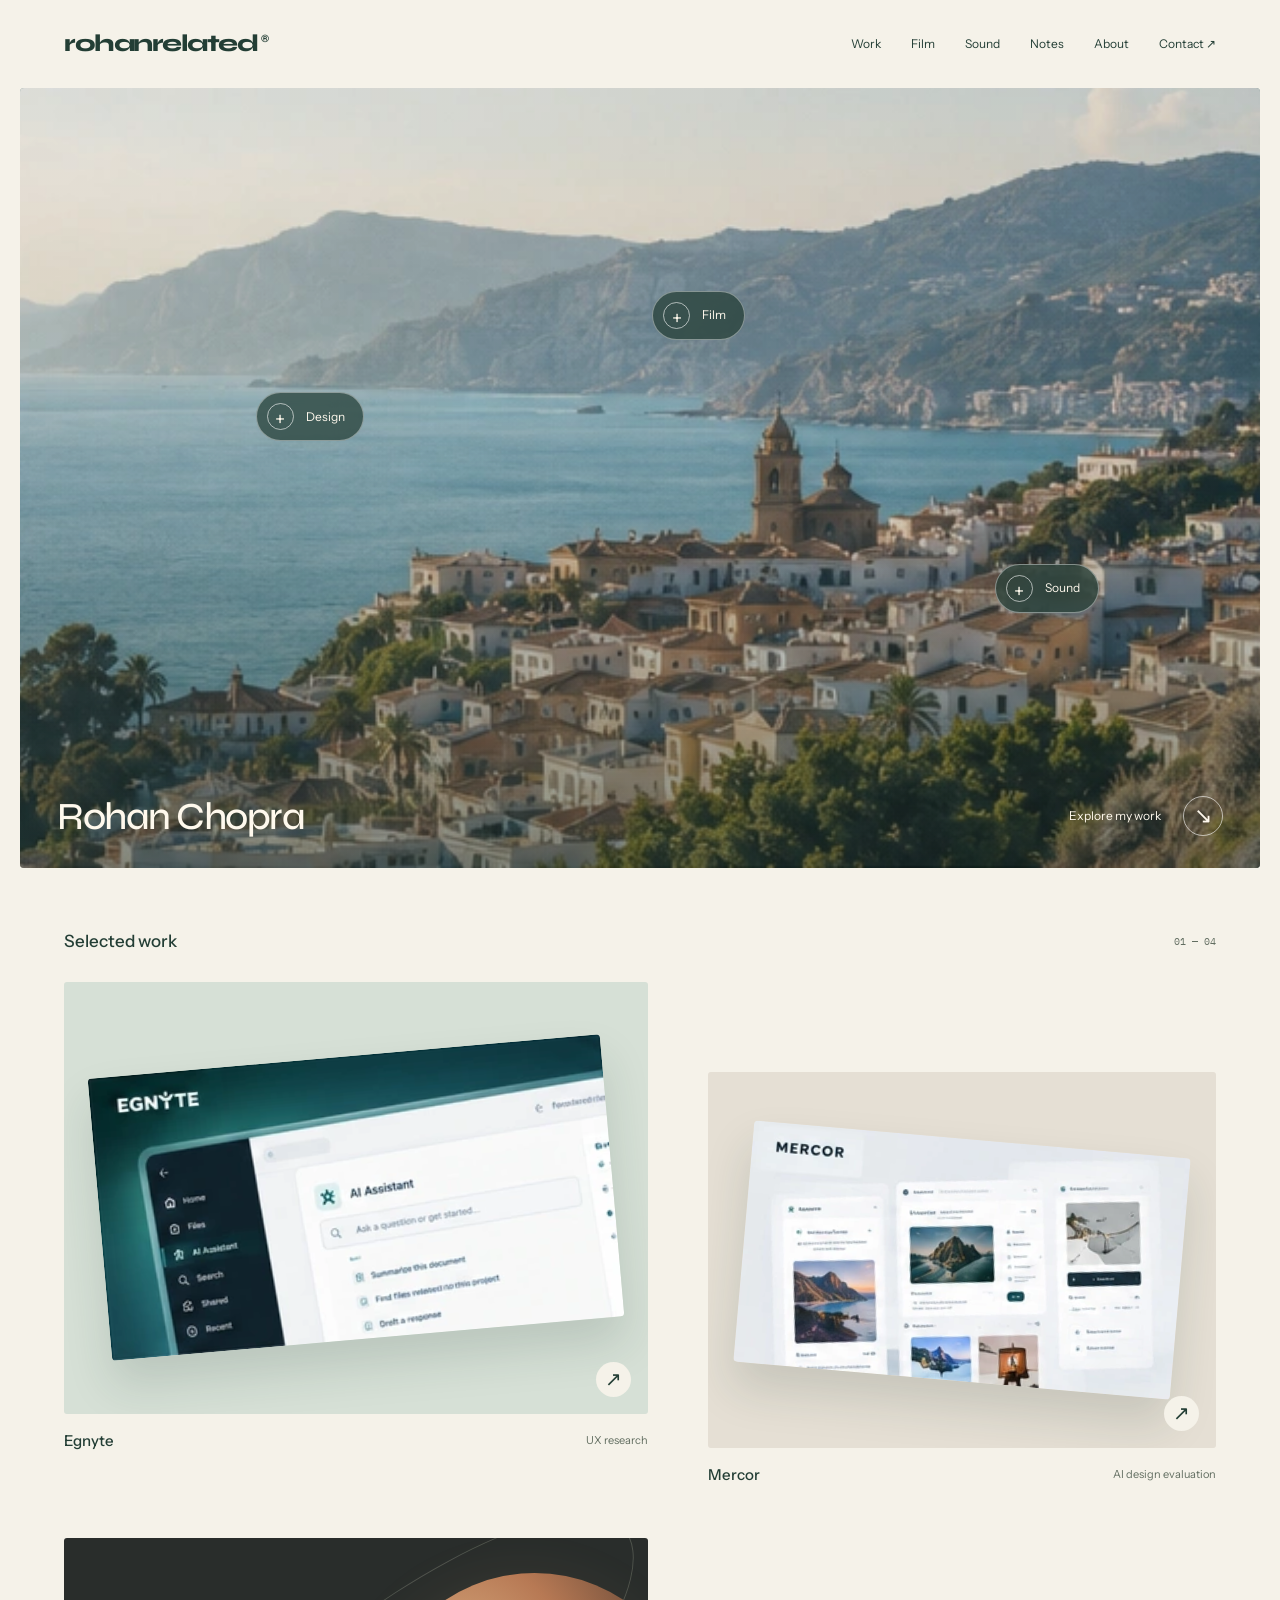
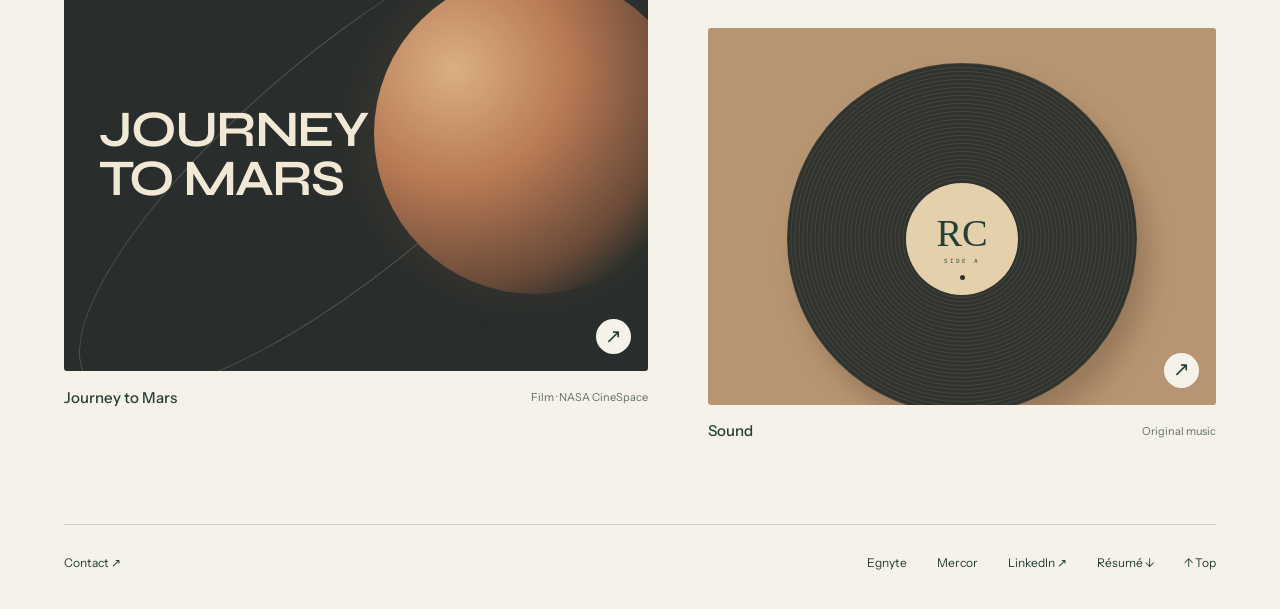
==== commit ab63d814: "Create a warm and visually appealing homepage with design elements inspired by landonorris.com (6ad1" ====
--- a/index.html
+++ b/index.html
@@ -1,11 +1,4 @@
 <!doctype html>
-<!-- DIRECTION 2. GALLERY WALL
-     Pale ground, generous space; the drama comes from imagery hung in
-     Ink letterbox frames. The hero stays typographic and quiet, and the
-     first loud object on the page is a full-width frame from Journey to
-     Mars directly beneath it. The frame currently uses the film's own
-     YouTube poster as a stand-in; replace with a supplied still (see
-     README TODO list). Load sequence: slate → thesis → subline. -->
 <html lang="en">
 <head>
   <meta charset="utf-8">
@@ -26,6 +19,7 @@
   <link rel="preload" href="/assets/fonts/syne-latin-wght-normal.woff2" as="font" type="font/woff2" crossorigin>
   <link rel="preload" href="/assets/fonts/ibm-plex-mono-latin-500-normal.woff2" as="font" type="font/woff2" crossorigin>
   <link rel="stylesheet" href="/css/main.css">
+  <link rel="stylesheet" href="/css/home.css">
   <script src="/js/main.js" defer></script>
   <script type="application/ld+json">
   {
@@ -48,129 +42,66 @@
   }
   </script>
 </head>
-<body>
+<body class="home">
   <a class="skip-link" href="#main">Skip to content</a>
-
+  <!-- SITE_HEADER:BEGIN -->
   <header class="site-header">
-    <div class="wrap">
-      <a class="wordmark" href="/">Rohan Chopra</a>
-      <nav class="site-nav" aria-label="Site">
-        <a href="/work/egnyte/">Work</a>
-        <a href="/film/">Film</a>
-        <a href="/sound/">Sound</a>
-        <a href="/notes/">Notes</a>
-        <a href="/about/">About</a>
-        <a class="quick" href="/assets/rohan-chopra-resume.pdf" download>Résumé ↓</a>
+    <a class="wordmark" href="/">rohanrelated<span aria-hidden="true">®</span></a>
+    <nav class="site-nav" aria-label="Main navigation">
+      <a href="/work/egnyte/">Work</a>
+      <a href="/film/">Film</a>
+      <a href="/sound/">Sound</a>
+      <a href="/notes/">Notes</a>
+      <a href="/about/">About</a>
+      <a href="mailto:rochopra99@gmail.com">Contact ↗</a>
+    </nav>
+  </header>
+  <!-- SITE_HEADER:END -->
+  <main id="main">
+    <section class="home-hero" aria-labelledby="hero-title">
+      <img class="hero-landscape" src="/assets/home/coast.webp" width="616" height="383" alt="Sunlit Mediterranean coastal town overlooking the sea" fetchpriority="high">
+      <div class="hero-shade" aria-hidden="true"></div>
+      <h1 id="hero-title">Rohan Chopra</h1>
+      <nav class="scene-navigation" aria-label="Explore the portfolio">
+        <a class="scene-link scene-work" href="#selected"><span aria-hidden="true">+</span> Design</a>
+        <a class="scene-link scene-film" href="/film/"><span aria-hidden="true">+</span> Film</a>
+        <a class="scene-link scene-sound" href="/sound/"><span aria-hidden="true">+</span> Sound</a>
       </nav>
-    </div>
-  </header>
-
-  <main id="main">
-    <!-- HERO -->
-    <section class="hero">
-      <div class="wrap">
-        <p class="slate">Rohanrelated.com <span class="dim">· Bay Area</span></p>
-        <h1>I run user research, direct films, and mix records. In each one, the job is <span class="accent">working out what the person on the other end actually experiences.</span></h1>
-        <p class="subline subline--prose">Rohan Chopra · B.S. Cognitive Science, UX/UI Design &amp; Interaction, UC San Diego · Entrepreneurship &amp; Technology minor · Mar 2027</p>
-      </div>
+      <a class="explore-link" href="#selected">Explore my work <span aria-hidden="true">↘</span></a>
     </section>
-
-    <!-- FEATURED FRAME -->
-    <section aria-label="Featured film">
-      <div class="wrap">
-        <figure class="hung reveal" style="margin-top:0">
-          <a class="frame" href="/film/journey-to-mars/">
-            <span class="screen21 awaiting" data-awaiting="Key still · Journey to Mars · 21:9 · awaiting asset"></span>
-          </a>
-          <figcaption>
-            <p class="slate">Journey to Mars <span class="dim">· 2022 · Best STEM Film, NASA CineSpace</span></p>
-            <p>Selected from 169 entries across 38 countries. Screened on the NASA Space Station Channel.</p>
-          </figcaption>
-        </figure>
-      </div>
-    </section>
-
-    <!-- SELECTED WORK
-         Editorial, not dashboard: no card containers, no mono metric strings.
-         Each entry is a plate with a title and one sentence hung beneath it,
-         and the numbers live inside that sentence. Widths are deliberately
-         unequal so the three do not read as a grid. -->
-    <section class="band" aria-labelledby="selected-h">
-      <div class="wrap">
-        <h2 id="selected-h" class="section-title reveal">Selected work</h2>
-
-        <figure class="hung work-entry work-entry--lead reveal">
-          <a class="frame" href="/work/egnyte/">
-            <span class="screen21 plate-diagram">
-              <!-- HOMEDIAGRAM:egnyte-segmentation:BEGIN --><svg class="diagram diagram--wide" viewBox="0 0 1600 900" aria-hidden="true" focusable="false" preserveAspectRatio="xMidYMid meet"><text x="80" y="112" class="d-label" font-size="34" text-anchor="start">SAMPLE</text><line x1="80" y1="152" x2="80" y2="216" class="d-tick"/><line x1="105.455" y1="152" x2="105.455" y2="216" class="d-tick"/><line x1="130.909" y1="152" x2="130.909" y2="216" class="d-tick"/><line x1="156.364" y1="152" x2="156.364" y2="216" class="d-tick"/><line x1="181.818" y1="152" x2="181.818" y2="216" class="d-tick"/><line x1="207.273" y1="152" x2="207.273" y2="216" class="d-tick"/><line x1="232.727" y1="152" x2="232.727" y2="216" class="d-tick"/><line x1="258.182" y1="152" x2="258.182" y2="216" class="d-tick"/><line x1="283.636" y1="152" x2="283.636" y2="216" class="d-tick"/><line x1="309.091" y1="152" x2="309.091" y2="216" class="d-tick"/><line x1="334.545" y1="152" x2="334.545" y2="216" class="d-tick"/><line x1="360" y1="152" x2="360" y2="216" class="d-tick"/><line x1="385.455" y1="152" x2="385.455" y2="216" class="d-tick"/><line x1="410.909" y1="152" x2="410.909" y2="216" class="d-tick"/><line x1="436.364" y1="152" x2="436.364" y2="216" class="d-tick"/><line x1="461.818" y1="152" x2="461.818" y2="216" class="d-tick"/><line x1="487.273" y1="152" x2="487.273" y2="216" class="d-tick"/><line x1="512.727" y1="152" x2="512.727" y2="216" class="d-tick"/><line x1="538.182" y1="152" x2="538.182" y2="216" class="d-tick"/><line x1="563.636" y1="152" x2="563.636" y2="216" class="d-tick"/><line x1="589.091" y1="152" x2="589.091" y2="216" class="d-tick"/><line x1="614.545" y1="152" x2="614.545" y2="216" class="d-tick"/><line x1="640" y1="152" x2="640" y2="216" class="d-tick"/><text x="80" y="316" class="d-display" font-size="68" text-anchor="start">23 participants</text><text x="80" y="372" class="d-meta" font-size="34" text-anchor="start">8 departments</text><text x="80" y="416" class="d-meta" font-size="34" text-anchor="start">3 seniority tiers</text><line x1="80" y1="482" x2="640" y2="482" class="d-rule-accent"/><text x="80" y="546" class="d-label-accent" font-size="34" text-anchor="start">STUDY DESIGN</text><text x="80" y="610" class="d-display" font-size="50" text-anchor="start">Grouped by adoption</text><text x="80" y="672.5" class="d-display" font-size="50" text-anchor="start">behaviour</text><text x="740" y="112" class="d-label" font-size="34" text-anchor="start">THREE GROUPS</text><path d="M 666 672.5 H 674" class="d-link"/><path d="M 674 228.0 V 716.0" class="d-link"/><path d="M 674 228.0 H 724" class="d-link"/><circle cx="674" cy="228.0" r="4" class="d-node"/><path d="M 674 472.0 H 724" class="d-link"/><circle cx="674" cy="472.0" r="4" class="d-node"/><path d="M 674 716.0 H 724" class="d-link"/><circle cx="674" cy="716.0" r="4" class="d-node"/><rect x="740" y="164" width="470" height="128" rx="8" class="d-band"/><text x="770" y="243.4" class="d-name" font-size="44" text-anchor="start">Sustained use</text><rect x="740" y="408" width="470" height="128" rx="8" class="d-band"/><text x="770" y="487.4" class="d-name" font-size="44" text-anchor="start">Tried once</text><rect x="740" y="652" width="470" height="128" rx="8" class="d-band-hot"/><text x="770" y="731.4" class="d-name-hot" font-size="44" text-anchor="start">Never encountered</text><text x="1290" y="112" class="d-label" font-size="34" text-anchor="start">RANKED</text><text x="1290" y="156" class="d-label" font-size="34" text-anchor="start">PRIORITIES</text><rect x="1290" y="240" width="230" height="40" rx="4" class="d-bar-hot"/><rect x="1290" y="372" width="195.5" height="40" rx="4" class="d-bar"/><rect x="1290" y="504" width="161" height="40" rx="4" class="d-bar"/><rect x="1290" y="636" width="126.5" height="40" rx="4" class="d-bar"/><rect x="1290" y="768" width="92" height="40" rx="4" class="d-bar"/></svg><svg class="diagram diagram--tall" viewBox="0 0 1000 1250" aria-hidden="true" focusable="false" preserveAspectRatio="xMidYMid meet"><text x="60" y="80" class="d-label" font-size="38" text-anchor="start">SAMPLE</text><line x1="60" y1="112" x2="60" y2="172" class="d-tick"/><line x1="100" y1="112" x2="100" y2="172" class="d-tick"/><line x1="140" y1="112" x2="140" y2="172" class="d-tick"/><line x1="180" y1="112" x2="180" y2="172" class="d-tick"/><line x1="220" y1="112" x2="220" y2="172" class="d-tick"/><line x1="260" y1="112" x2="260" y2="172" class="d-tick"/><line x1="300" y1="112" x2="300" y2="172" class="d-tick"/><line x1="340" y1="112" x2="340" y2="172" class="d-tick"/><line x1="380" y1="112" x2="380" y2="172" class="d-tick"/><line x1="420" y1="112" x2="420" y2="172" class="d-tick"/><line x1="460" y1="112" x2="460" y2="172" class="d-tick"/><line x1="500" y1="112" x2="500" y2="172" class="d-tick"/><line x1="540" y1="112" x2="540" y2="172" class="d-tick"/><line x1="580" y1="112" x2="580" y2="172" class="d-tick"/><line x1="620" y1="112" x2="620" y2="172" class="d-tick"/><line x1="660" y1="112" x2="660" y2="172" class="d-tick"/><line x1="700" y1="112" x2="700" y2="172" class="d-tick"/><line x1="740" y1="112" x2="740" y2="172" class="d-tick"/><line x1="780" y1="112" x2="780" y2="172" class="d-tick"/><line x1="820" y1="112" x2="820" y2="172" class="d-tick"/><line x1="860" y1="112" x2="860" y2="172" class="d-tick"/><line x1="900" y1="112" x2="900" y2="172" class="d-tick"/><line x1="940" y1="112" x2="940" y2="172" class="d-tick"/><text x="60" y="262" class="d-display" font-size="70" text-anchor="start">23 participants</text><text x="60" y="316" class="d-meta" font-size="38" text-anchor="start">8 departments · 3 seniority tiers</text><line x1="60" y1="374" x2="940" y2="374" class="d-rule-accent"/><text x="60" y="430" class="d-label-accent" font-size="38" text-anchor="start">STUDY DESIGN</text><text x="60" y="490" class="d-display" font-size="54" text-anchor="start">Grouped by adoption behaviour</text><text x="60" y="601.5" class="d-label" font-size="38" text-anchor="start">THREE GROUPS</text><rect x="60" y="635.5" width="880" height="88" rx="8" class="d-band"/><text x="88" y="696.3" class="d-name" font-size="48" text-anchor="start">Sustained use</text><rect x="60" y="743.5" width="880" height="88" rx="8" class="d-band"/><text x="88" y="804.3" class="d-name" font-size="48" text-anchor="start">Tried once</text><rect x="60" y="851.5" width="880" height="88" rx="8" class="d-band-hot"/><text x="88" y="912.3" class="d-name-hot" font-size="48" text-anchor="start">Never encountered</text><text x="60" y="995.5" class="d-label" font-size="38" text-anchor="start">RANKED PRIORITIES</text><rect x="60" y="1029.5" width="880" height="24" rx="4" class="d-bar-hot"/><rect x="60" y="1069.5" width="748" height="24" rx="4" class="d-bar"/><rect x="60" y="1109.5" width="616" height="24" rx="4" class="d-bar"/><rect x="60" y="1149.5" width="484" height="24" rx="4" class="d-bar"/><rect x="60" y="1189.5" width="352" height="24" rx="4" class="d-bar"/></svg><!-- HOMEDIAGRAM:egnyte-segmentation:END -->
-            </span>
-          </a>
-          <figcaption>
-            <p class="title"><a href="/work/egnyte/">Research that became a roadmap</a></p>
-            <p>I interviewed twenty-three people across eight departments at Egnyte to find out why its AI features went unused, and turned the answer into a ranked roadmap the product team could build against.</p>
-          </figcaption>
-        </figure>
-
-        <figure class="hung work-entry work-entry--offset reveal">
-          <a class="frame" href="/film/journey-to-mars/">
-            <span class="screen16 awaiting" data-awaiting="Journey to Mars · still · 16:9 · awaiting asset"></span>
-          </a>
-          <figcaption>
-            <p class="title"><a href="/film/journey-to-mars/">Journey to Mars</a></p>
-            <p>A narrative documentary I made end to end, from research and script through archival NASA footage to the final mix. It won Best STEM Film out of 169 entries from 38 countries.</p>
-          </figcaption>
-        </figure>
-
-        <figure class="hung work-entry work-entry--narrow reveal">
-          <a class="frame" href="/work/mercor/">
-            <span class="screen16 plate-diagram">
-              <!-- HOMEDIAGRAM:mercor-frameworks:BEGIN --><svg class="diagram diagram--wide" viewBox="0 0 1600 900" aria-hidden="true" focusable="false" preserveAspectRatio="xMidYMid meet"><text x="800" y="108" class="d-meta" font-size="34" text-anchor="middle">Every framework asks for judgment. They differ in which kind.</text><line x1="80" y1="232" x2="1520" y2="232" class="d-axis"/><path d="M 80 232 L 104 218 L 104 246 Z" class="d-axis-cap"/><path d="M 1520 232 L 1496 218 L 1496 246 Z" class="d-axis-cap"/><text x="80" y="194" class="d-label-accent" font-size="34" text-anchor="start">JUDGED BY EYE</text><text x="1520" y="194" class="d-label-accent" font-size="34" text-anchor="end">JUDGED AGAINST THE BRIEF</text><line x1="304.667" y1="232" x2="304.667" y2="302" class="d-drop"/><rect x="80" y="302" width="449.333" height="536" rx="10" class="d-family"/><text x="110" y="368" class="d-name" font-size="44" text-anchor="start">Visual quality</text><line x1="110" y1="398" x2="499.333" y2="398" class="d-rule"/><rect x="110" y="443" width="10" height="10" class="d-dot"/><text x="140" y="470" class="d-body" font-size="36" text-anchor="start">ranking outputs</text><text x="140" y="515" class="d-body" font-size="36" text-anchor="start">against each other</text><rect x="110" y="584.04" width="10" height="10" class="d-dot"/><text x="140" y="611.04" class="d-body" font-size="36" text-anchor="start">taking on a target</text><text x="140" y="656.04" class="d-body" font-size="36" text-anchor="start">style without</text><text x="140" y="701.04" class="d-body" font-size="36" text-anchor="start">pastiche</text><line x1="800" y1="232" x2="800" y2="302" class="d-drop"/><rect x="575.333" y="302" width="449.333" height="536" rx="10" class="d-family"/><text x="605.333" y="368" class="d-name" font-size="44" text-anchor="start">Content substance</text><line x1="605.333" y1="398" x2="994.667" y2="398" class="d-rule"/><rect x="605.333" y="443" width="10" height="10" class="d-dot"/><text x="635.333" y="470" class="d-body" font-size="36" text-anchor="start">judging whether the</text><text x="635.333" y="515" class="d-body" font-size="36" text-anchor="start">substance holds up</text><rect x="605.333" y="584.04" width="10" height="10" class="d-dot"/><text x="635.333" y="611.04" class="d-body" font-size="36" text-anchor="start">whether a generated</text><text x="635.333" y="656.04" class="d-body" font-size="36" text-anchor="start">template is truly</text><text x="635.333" y="701.04" class="d-body" font-size="36" text-anchor="start">reusable</text><line x1="1295.33" y1="232" x2="1295.33" y2="302" class="d-drop"/><rect x="1070.67" y="302" width="449.333" height="536" rx="10" class="d-family"/><text x="1100.67" y="368" class="d-name" font-size="42" text-anchor="start">Guideline adherence</text><line x1="1100.67" y1="398" x2="1490" y2="398" class="d-rule"/><rect x="1100.67" y="443" width="10" height="10" class="d-dot"/><text x="1130.67" y="470" class="d-body" font-size="36" text-anchor="start">new content that</text><text x="1130.67" y="515" class="d-body" font-size="36" text-anchor="start">respects an existing</text><text x="1130.67" y="560" class="d-body" font-size="36" text-anchor="start">system</text><rect x="1100.67" y="631.56" width="10" height="10" class="d-dot"/><text x="1130.67" y="658.56" class="d-body" font-size="36" text-anchor="start">conformance to</text><text x="1130.67" y="703.56" class="d-body" font-size="36" text-anchor="start">written design</text><text x="1130.67" y="748.56" class="d-body" font-size="36" text-anchor="start">direction</text></svg><svg class="diagram diagram--tall" viewBox="0 0 1000 1250" aria-hidden="true" focusable="false" preserveAspectRatio="xMidYMid meet"><text x="60" y="92" class="d-label-accent" font-size="38" text-anchor="start">JUDGED BY EYE</text><line x1="132" y1="214" x2="132" y2="1128" class="d-axis"/><path d="M 132 214 L 118 238 L 146 238 Z" class="d-axis-cap"/><path d="M 132 1128 L 118 1104 L 146 1104 Z" class="d-axis-cap"/><text x="60" y="1204" class="d-label-accent" font-size="38" text-anchor="start">JUDGED AGAINST THE BRIEF</text><rect x="192" y="220" width="748" height="244" rx="10" class="d-family"/><line x1="132" y1="272" x2="192" y2="272" class="d-drop"/><text x="218" y="284" class="d-name" font-size="46" text-anchor="start">Visual quality</text><rect x="218" y="325" width="11" height="11" class="d-dot"/><text x="248" y="354" class="d-body" font-size="42" text-anchor="start">Aesthetic ranking</text><rect x="218" y="409" width="11" height="11" class="d-dot"/><text x="248" y="438" class="d-body" font-size="42" text-anchor="start">Style matching</text><rect x="192" y="502" width="748" height="244" rx="10" class="d-family"/><line x1="132" y1="554" x2="192" y2="554" class="d-drop"/><text x="218" y="566" class="d-name" font-size="46" text-anchor="start">Content substance</text><rect x="218" y="607" width="11" height="11" class="d-dot"/><text x="248" y="636" class="d-body" font-size="42" text-anchor="start">Content grading</text><rect x="218" y="691" width="11" height="11" class="d-dot"/><text x="248" y="720" class="d-body" font-size="42" text-anchor="start">Template reuse</text><rect x="192" y="784" width="748" height="244" rx="10" class="d-family"/><line x1="132" y1="836" x2="192" y2="836" class="d-drop"/><text x="218" y="848" class="d-name" font-size="46" text-anchor="start">Guideline adherence</text><rect x="218" y="889" width="11" height="11" class="d-dot"/><text x="248" y="918" class="d-body" font-size="42" text-anchor="start">System following</text><rect x="218" y="973" width="11" height="11" class="d-dot"/><text x="248" y="1002" class="d-body" font-size="42" text-anchor="start">Written direction</text></svg><!-- HOMEDIAGRAM:mercor-frameworks:END -->
-            </span>
-          </a>
-          <figcaption>
-            <p class="title"><a href="/work/mercor/">Teaching a system what good design is</a></p>
-            <p>At Mercor I have written more than three hundred structured critiques of AI-generated design work, across six frameworks that each ask for a different kind of judgment.</p>
-          </figcaption>
-        </figure>
-      </div>
-    </section>
-
-    <!-- LANES -->
-    <section class="band" aria-labelledby="lanes-h">
-      <div class="wrap">
-        <h2 id="lanes-h" class="section-title reveal">Four lanes, one practice</h2>
-        <ul class="lanes">
-          <li class="reveal"><a class="lane" href="/work/egnyte/"><span class="lane-title">Work</span><p>User research, product thinking, and the design evaluation I do at Mercor.</p></a></li>
-          <li class="reveal"><a class="lane" href="/film/"><span class="lane-title">Film</span><p>Directing and end-to-end production, from research through to the final mix.</p></a></li>
-          <li class="reveal"><a class="lane" href="/sound/"><span class="lane-title">Sound</span><p>Original production and audio engineering in Logic Pro, past a hundred thousand streams.</p></a></li>
-          <li class="reveal"><a class="lane" href="/notes/"><span class="lane-title">Notes</span><p>Writing on creative tools and hardware, starting with the case for wired earphones.</p></a></li>
-        </ul>
-      </div>
-    </section>
-
-    <!-- CONTACT -->
-    <section class="band" aria-labelledby="contact-h">
-      <div class="wrap reveal">
-        <h2 id="contact-h">Contact</h2>
-        <p class="muted">For roles, collaborations, or the detailed case studies.</p>
-        <ul class="contact-list">
-          <li><span class="k">Email</span> <a href="mailto:rochopra99@gmail.com">rochopra99@gmail.com</a></li>
-          <li><span class="k">LinkedIn</span> <a href="https://www.linkedin.com/in/rohanchopra06">linkedin.com/in/rohanchopra06</a></li>
-          <li><span class="k">YouTube</span> <a href="https://www.youtube.com/@ascendr">youtube.com/@ascendr</a></li>
-          <li><span class="k">Instagram</span> <a href="https://www.instagram.com/rohan.chopra_">instagram.com/rohan.chopra_</a></li>
-          <li><span class="k">Résumé</span> <a href="/assets/rohan-chopra-resume.pdf" download>Download PDF</a></li>
-        </ul>
+    <section class="selected-section" id="selected" aria-labelledby="selected-title">
+      <div class="section-heading"><h2 id="selected-title">Selected work</h2><span>01 — 04</span></div>
+      <div class="project-grid">
+        <a class="project project-egnyte reveal" href="/work/egnyte/">
+          <div class="project-art"><img src="/assets/home/egnyte.webp" width="341" height="188" loading="lazy" alt="Egnyte AI Assistant interface"><span class="project-open" aria-hidden="true">↗</span></div>
+          <div class="project-caption"><h3>Egnyte</h3><span>UX research</span></div>
+        </a>
+        <a class="project project-mercor reveal" href="/work/mercor/">
+          <div class="project-art"><img src="/assets/home/mercor.webp" width="340" height="188" loading="lazy" alt="AI-generated website designs evaluated at Mercor"><span class="project-open" aria-hidden="true">↗</span></div>
+          <div class="project-caption"><h3>Mercor</h3><span>AI design evaluation</span></div>
+        </a>
+        <a class="project project-film reveal" href="/film/journey-to-mars/">
+          <div class="project-art film-art"><div class="orbit" aria-hidden="true"></div><div class="mars" aria-hidden="true"></div><span class="film-title" aria-hidden="true">JOURNEY<br>TO MARS</span><span class="project-open" aria-hidden="true">↗</span></div>
+          <div class="project-caption"><h3>Journey to Mars</h3><span>Film · NASA CineSpace</span></div>
+        </a>
+        <a class="project project-sound reveal" href="/sound/">
+          <div class="project-art sound-art"><div class="record" aria-hidden="true"><span>RC<br><small>SIDE A</small></span></div><span class="project-open" aria-hidden="true">↗</span></div>
+          <div class="project-caption"><h3>Sound</h3><span>Original music</span></div>
+        </a>
       </div>
     </section>
   </main>
-
+  <!-- SITE_FOOTER:BEGIN -->
   <footer class="site-footer">
-    <div class="wrap">
-      <span class="mark">Rohan Chopra · rohanrelated.com</span>
-      <a href="mailto:rochopra99@gmail.com">Email</a>
-      <a href="https://www.linkedin.com/in/rohanchopra06">LinkedIn</a>
-      <a href="/assets/rohan-chopra-resume.pdf" download>Résumé</a>
-    </div>
+    <a href="mailto:rochopra99@gmail.com">Contact ↗</a>
+    <nav aria-label="Footer navigation">
+      <a href="/work/egnyte/">Egnyte</a>
+      <a href="/work/mercor/">Mercor</a>
+      <a href="https://www.linkedin.com/in/rohanchopra06">LinkedIn ↗</a>
+      <a href="/assets/rohan-chopra-resume.pdf" download>Résumé ↓</a>
+      <a href="#main">↑ Top</a>
+    </nav>
   </footer>
+  <!-- SITE_FOOTER:END -->
 </body>
 </html>
--- a/css/main.css
+++ b/css/main.css
@@ -1,29 +1,4 @@
-/* ============================================================
-   rohanrelated.com. main.css · direction 2: gallery wall
-   Pale, quiet ground; the darkness and drama come from the
-   imagery, which sits in letterboxed frames like prints on a
-   wall. The page is quiet so the work is loud.
-
-   Palette (6 named values):
-     Wall   #EEEFF1  page ground. cool pale gray, the 18% card
-     Mat    #FAFAFB  raised surfaces, like mat board round a print
-     Ink    #171B22  text, and the letterbox ground of media frames
-     Ash    #5A6270  secondary text, captions, gallery labels
-     Safelight #9E3A16  the accent on the light ground. AA at every
-                     size: 6.1:1 on Wall, 5.4:1 on Mat. A burnt
-                     orange-red that keeps its hue when darkened,
-                     where a deepened yellow goes olive.
-     Amber  #E3A339  retained ONLY on Ink, inside media frames, where
-                     it measures 8.4:1. On Wall it is 1.96:1, which
-                     fails even the 3:1 floor for graphic marks, so
-                     no size or role rescues it on the light ground.
-
-   Type:
-     Display: Syne (variable 400-800) · Body: Instrument Sans · Utility: IBM Plex Mono
-   Signature: the slate, quieter now. a small mono gallery label
-   under or beside imagery: safelight tick, ash mono text.
-   ============================================================ */
-
+/* Shared visual system: warm cream, deep green, quiet navigation. */
 @font-face {
   font-family: "Syne";
   src: url("../assets/fonts/syne-latin-wght-normal.woff2") format("woff2");
@@ -33,21 +8,21 @@
 }
 @font-face {
   font-family: "Instrument Sans";
-  src: url("./assets/fonts/instrument-sans-latin-wght-normal.woff2") format("woff2");
+  src: url("../assets/fonts/instrument-sans-latin-wght-normal.woff2") format("woff2");
   font-weight: 400 700;
   font-style: normal;
   font-display: swap;
 }
 @font-face {
   font-family: "IBM Plex Mono";
-  src: url("./assets/fonts/ibm-plex-mono-latin-400-normal.woff2") format("woff2");
+  src: url("../assets/fonts/ibm-plex-mono-latin-400-normal.woff2") format("woff2");
   font-weight: 400;
   font-style: normal;
   font-display: swap;
 }
 @font-face {
   font-family: "IBM Plex Mono";
-  src: url("./assets/fonts/ibm-plex-mono-latin-500-normal.woff2") format("woff2");
+  src: url("../assets/fonts/ibm-plex-mono-latin-500-normal.woff2") format("woff2");
   font-weight: 500;
   font-style: normal;
   font-display: swap;
@@ -55,17 +30,32 @@
 
 /* ---------- tokens ---------- */
 :root {
-  --wall: #eeeff1;
-  --mat: #fafafb;
-  --ink: #171b22;
-  --ash: #5a6270;
-  --safelight: #9e3a16;
-  --amber: #e3a339;   /* inside frames only, on screen-ground: 8.67:1 */
-  --seam: #d8dbdf;
-  --screen-ground: #0d1016; /* inside-frame letterbox */
-  --fog: #9fa8b5;           /* placeholder label on screen-ground: 7.93:1 */
-
-  --font-display: "Syne", "Helvetica Neue", Helvetica, Arial, sans-serif;
+  --font-wordmark: "Syne", sans-serif;
+  --wordmark-size: 1.5rem;
+  --wordmark-weight: 750;
+  --wordmark-tracking: -0.09375rem;
+  --nav-size: 0.75rem;
+  --nav-gap: 1.875rem;
+  --space-sm: 0.75rem;
+  --space-md: 1.5rem;
+  --space-lg: 1.75rem;
+  --content-width: 93.75rem;
+  --link-hover: #945034;
+  --motion-duration: 200ms;
+  --frame-sage: #d6e0d6;
+  --frame-sand: #e5dfd4;
+  --scene-text: #fff9ed;
+  --wall: #f5f2e9;
+  --mat: #eeeee3;
+  --ink: #233e35;
+  --ash: #626e61;
+  --safelight: #945034;
+  --amber: #d9bb89;
+  --seam: #cfd3c6;
+  --screen-ground: #23332e;
+  --fog: #b7c2b4;
+
+  --font-display: "Instrument Sans", sans-serif;
   --font-body: "Instrument Sans", -apple-system, "Segoe UI", Helvetica, Arial, sans-serif;
   --font-mono: "IBM Plex Mono", "SF Mono", Menlo, Consolas, monospace;
 
@@ -78,10 +68,10 @@
   --t-mono-sm: 0.75rem;
 
   --measure: 66ch;
-  --gutter: clamp(1.25rem, 4vw, 3rem);
-  --band: clamp(4rem, 9vw, 7.5rem);
-  --radius: 10px;
-  --frame-shadow: 0 1px 2px rgba(23, 27, 34, 0.08), 0 12px 40px rgba(23, 27, 34, 0.12);
+  --gutter: clamp(1.171875rem, 5vw, 5rem);
+  --band: clamp(2.5rem, 5vw, 4.375rem);
+  --radius: 4px;
+  --frame-shadow: none;
 }
 
 /* ---------- base ---------- */
@@ -118,10 +108,11 @@
   text-decoration: underline;
   text-decoration-color: var(--seam);
   text-underline-offset: 0.2em;
-  transition: text-decoration-color 160ms ease, color 160ms ease;
+  transition: text-decoration-color var(--motion-duration) ease, color var(--motion-duration) ease;
 }
 a:hover {
-  text-decoration-color: var(--safelight);
+  color: var(--link-hover);
+  text-decoration-color: var(--link-hover);
 }
 :focus-visible {
   outline: 2px solid var(--safelight);
@@ -148,8 +139,8 @@
 h2,
 h3 {
   font-family: var(--font-display);
-  font-weight: 560;
-  line-height: 1.12;
+  font-weight: 500;
+  line-height: 1.15;
   letter-spacing: -0.012em;
   margin: 0 0 0.6em;
   text-wrap: balance;
@@ -217,12 +208,12 @@
 }
 .slate .dim {
   color: var(--ash);
-  opacity: 0.75;
+  opacity: 1;
 }
 
 /* ---------- layout ---------- */
 .wrap {
-  width: min(100% - 2 * var(--gutter), 72rem);
+  width: min(100% - 2 * var(--gutter), var(--content-width));
   margin-inline: auto;
 }
 .band {
@@ -233,53 +224,51 @@
   border-top: 0;
 }
 
-/* ---------- header ---------- */
+/* Shared chrome, rendered from templates/partials at build time. */
 .site-header {
-  padding: 1.1rem 0 1rem;
-  border-bottom: 1px solid var(--seam);
-  background: var(--wall);
-}
-.site-header .wrap {
+  display: flex;
+  justify-content: space-between;
+  align-items: center;
+  gap: var(--space-md);
+  padding: var(--space-lg) var(--gutter);
+  max-width: calc(var(--content-width) + 2 * var(--gutter));
+  margin-inline: auto;
+}
+.wordmark {
+  font-family: var(--font-wordmark);
+  font-size: var(--wordmark-size);
+  font-weight: var(--wordmark-weight);
+  letter-spacing: var(--wordmark-tracking);
+  line-height: 1.2;
+  white-space: nowrap;
+  text-decoration: none;
+}
+.wordmark > span {
+  font-family: var(--font-body);
+  vertical-align: super;
+  font-size: 0.625rem;
+  margin-left: 4px;
+}
+.site-nav, .site-footer nav {
   display: flex;
   flex-wrap: wrap;
-  align-items: baseline;
-  gap: 0.75rem 1.5rem;
-}
-.wordmark {
-  font-family: var(--font-display);
-  font-weight: 620;
-  font-size: 1.2rem;
-  letter-spacing: -0.01em;
+  align-items: center;
+  gap: var(--space-sm) var(--nav-gap);
+  font-family: var(--font-body);
+  font-size: var(--nav-size);
+}
+.site-header a, .site-footer a {
+  color: var(--ink);
   text-decoration: none;
-  margin-right: auto;
-}
-.site-nav {
-  display: flex;
-  flex-wrap: wrap;
-  gap: 0.35rem 1.15rem;
-  font-family: var(--font-mono);
-  font-size: var(--t-mono);
-  letter-spacing: 0.04em;
-  text-transform: uppercase;
-}
-.site-nav a {
-  text-decoration: none;
-  color: var(--ash);
-  padding-block: 0.2rem;
-}
-.site-nav a:hover,
-.site-nav a[aria-current] {
-  color: var(--ink);
-}
-.site-nav a[aria-current] {
-  border-bottom: 2px solid var(--safelight);
-}
-.site-nav .quick {
-  color: var(--safelight);
-}
-.site-nav .quick:hover {
-  color: var(--safelight);
-  border-bottom: 2px solid var(--safelight);
+  transition: color var(--motion-duration) ease;
+}
+.site-header a:hover, .site-footer a:hover { color: var(--link-hover); }
+.site-nav a { padding-block: 0.375rem; }
+.site-nav a[aria-current] { text-decoration: underline; text-underline-offset: 0.4em; }
+@media (max-width: 700px) {
+  :root { --wordmark-size: 1.25rem; --nav-gap: 1rem; --nav-size: 0.6875rem; }
+  .site-header { flex-wrap: wrap; gap: var(--space-sm); padding-block: var(--space-md); }
+  .site-nav { width: 100%; justify-content: space-between; gap: 0.25rem 0.75rem; }
 }
 
 /* ---------- hero ---------- */
@@ -351,8 +340,8 @@
    letterbox reveal), lifted off the wall by a soft shadow.
    Captions are slates, hung beneath like gallery labels. */
 .frame {
-  background: var(--ink);
-  border-radius: 14px;
+  background: var(--screen-ground);
+  border-radius: var(--radius);
   padding: clamp(10px, 1.6vw, 18px);
   box-shadow: var(--frame-shadow);
   margin: 0;
@@ -363,7 +352,7 @@
 }
 a.frame:hover {
   transform: translateY(-3px);
-  box-shadow: 0 2px 3px rgba(23, 27, 34, 0.08), 0 18px 52px rgba(23, 27, 34, 0.18);
+  box-shadow: var(--frame-shadow);
 }
 .screen16 {
   display: block; /* required: these are <span>s, and aspect-ratio
@@ -372,7 +361,7 @@
   position: relative;
   aspect-ratio: 16 / 9;
   overflow: hidden;
-  border-radius: 6px;
+  border-radius: var(--radius);
   background: var(--screen-ground);
 }
 .screen16 > iframe,
@@ -429,14 +418,7 @@
   }
 }
 
-/* ---------- awaiting plates: labeled placeholder frames ----------
-   Every image slot ships as a real Ink screen carrying its own label,
-   so an empty page reads as a prepared mount rather than a broken
-   image. Swap in <img> and drop the .awaiting class when stills land.
-   Label colour is Fog on the screen ground #0D1016: 7.93:1.
-   (Fog against Ink #171B22, the frame padding, would be 7.19:1. The label
-   never renders there, so 7.93 is the governing figure. Verify with
-   python3 tools/contrast.py rather than by hand.) */
+/* Labeled placeholder plates retain their intrinsic ratios and dark green ground. */
 .screen21 {
   display: block; /* required: these are <span>s, and aspect-ratio
                      and overflow do not apply to inline boxes */
@@ -444,7 +426,7 @@
   position: relative;
   aspect-ratio: 21 / 9;
   overflow: hidden;
-  border-radius: 6px;
+  border-radius: var(--radius);
   background: var(--screen-ground);
 }
 .screen45 {
@@ -454,7 +436,7 @@
   position: relative;
   aspect-ratio: 4 / 5;
   overflow: hidden;
-  border-radius: 6px;
+  border-radius: var(--radius);
   background: var(--screen-ground);
 }
 .screen21 > iframe, .screen21 > img,
@@ -486,7 +468,7 @@
   content: "";
   position: absolute;
   inset: 10px;
-  border: 1px dashed rgba(159, 168, 181, 0.32);
+  border: 1px dashed color-mix(in srgb, var(--fog) 32%, transparent);
   border-radius: 3px;
 }
 
@@ -503,7 +485,7 @@
   .sheet { grid-template-columns: repeat(4, 1fr); }
   .sheet--3 { grid-template-columns: repeat(3, 1fr); }
 }
-.sheet .frame { border-radius: 10px; padding: 8px; }
+.sheet .frame { border-radius: var(--radius); padding: 8px; }
 .sheet .slate { margin: 0.55rem 0 0; font-size: 0.6875rem; letter-spacing: 0.1em; }
 
 /* portrait: framed, narrower, sits beside prose on wide screens */
@@ -535,7 +517,7 @@
   position: relative;
   aspect-ratio: 4 / 5;
   overflow: hidden;
-  border-radius: 6px;
+  border-radius: var(--radius);
   background: var(--screen-ground);
 }
 /* the home page reuses the same diagrams in its 21:9 and 16:9 plates. The
@@ -568,11 +550,7 @@
 .d-label,
 .d-meta { font-family: var(--font-mono); fill: var(--fog); }
 .d-label { font-weight: 500; letter-spacing: 0.12em; }
-/* EMPHASIS COLOUR: Amber, not Safelight.
-   Safelight #9E3A16 is the light-ground accent and measures only 2.78:1 on
-   the screen-ground, failing both the 4.5:1 text threshold and the 3:1
-   graphic floor. Inside a frame is precisely where Amber is the sanctioned
-   accent, and it reads 8.67:1 here. Same rule as the visualizer play icon. */
+/* Use the light accent for diagram emphasis on dark media surfaces. */
 .d-label-accent {
   font-family: var(--font-mono);
   font-weight: 500;
@@ -580,9 +558,9 @@
   fill: var(--amber);
 }
 .d-display,
-.d-name { font-family: var(--font-display); font-weight: 560; fill: var(--wall); }
-.d-name-hot { font-family: var(--font-display); font-weight: 560; fill: var(--amber); }
-.d-body { font-family: var(--font-display); font-weight: 500; fill: var(--fog); }
+.d-name { font-family: var(--font-wordmark); font-weight: 560; fill: var(--wall); }
+.d-name-hot { font-family: var(--font-wordmark); font-weight: 560; fill: var(--amber); }
+.d-body { font-family: var(--font-wordmark); font-weight: 500; fill: var(--fog); }
 .d-tick { stroke: var(--fog); stroke-width: 3; }
 .d-rule { stroke: var(--fog); stroke-width: 1; opacity: 0.4; }
 .d-rule-accent { stroke: var(--amber); stroke-width: 3; }
@@ -944,28 +922,21 @@
   min-width: 6.5rem;
 }
 .site-footer {
+  width: min(100% - 2 * var(--gutter), var(--content-width));
+  margin-inline: auto;
   border-top: 1px solid var(--seam);
-  padding: 2.2rem 0 2.8rem;
-  margin-top: var(--band);
-}
-.site-footer .wrap {
+  padding-block: var(--space-lg) calc(var(--space-lg) + 0.5rem);
   display: flex;
-  flex-wrap: wrap;
-  gap: 0.6rem 1.6rem;
-  font-family: var(--font-mono);
-  font-size: var(--t-mono-sm);
-  letter-spacing: 0.04em;
-  color: var(--ash);
-}
-.site-footer a {
-  color: var(--ash);
-  text-decoration: none;
-}
-.site-footer a:hover {
-  color: var(--safelight);
-}
-.site-footer .mark {
-  margin-right: auto;
+  justify-content: space-between;
+  align-items: baseline;
+  gap: var(--space-md);
+  font-size: var(--nav-size);
+}
+.site-footer nav { justify-content: flex-end; }
+@media (max-width: 700px) {
+  .site-footer { align-items: flex-start; }
+  .site-footer > a { white-space: nowrap; }
+  .site-footer nav { gap: var(--space-sm) 1rem; }
 }
 
 /* section headers on index pages */
@@ -1103,27 +1074,24 @@
   letter-spacing: 0.1em;
   text-transform: uppercase;
   color: var(--wall);
-  background: rgba(238, 239, 241, 0.08);
-  /* 0.38 not 0.32: at 0.32 the border measured 2.63:1 on the
-     letterbox ground, under the 3:1 floor for a UI boundary. 0.38 = 3.25:1 */
-  border: 1px solid rgba(238, 239, 241, 0.38);
+  background: color-mix(in srgb, var(--wall) 8%, transparent);
+  /* A visible border against the dark media surface. */
+  border: 1px solid color-mix(in srgb, var(--wall) 50%, transparent);
   border-radius: 999px;
   padding: 0.42rem 0.9rem 0.42rem 0.75rem;
   cursor: pointer;
   transition: background-color 160ms ease, border-color 160ms ease;
 }
 .vis-play:hover {
-  background: rgba(238, 239, 241, 0.16);
-  border-color: rgba(238, 239, 241, 0.62);
+  background: color-mix(in srgb, var(--wall) 16%, transparent);
+  border-color: color-mix(in srgb, var(--wall) 62%, transparent);
 }
 .vis-play:focus-visible {
-  outline: 2px solid var(--safelight);
+  outline: 2px solid var(--amber);
   outline-offset: 3px;
 }
 /* triangle when paused, two bars when playing */
-/* Amber, not Safelight. Safelight measured 2.33:1 against the button fill,
-   under the 3:1 floor. Inside a frame is exactly where Amber is the sanctioned
-   accent, and it reads 7.26:1 here. */
+/* Use the light accent inside the dark player. */
 .vis-icon {
   width: 9px;
   height: 10px;
@@ -1229,3 +1197,15 @@
     transition: none;
   }
 }
+
+/* Readable inner pages use the same grid as the homepage gallery. */
+.wrap > *, .with-portrait > *, .spec > *, .credits > * { min-width: 0; }
+.prose, .essay, .standfirst, .contact-list, .spec, .credits { overflow-wrap: anywhere; }
+.sheet .frame { border-radius: var(--radius); }
+.slate::before { display: none; }
+@media (max-width: 600px) {
+  .spec, .credits { grid-template-columns: 1fr; gap: 0.25rem; }
+  .spec dd, .credits dd { margin-bottom: 0.75rem; }
+  .contact-list .k { display: block; }
+  .standfirst { font-size: 1.0625rem; }
+}
--- a/css/home.css
+++ b/css/home.css
@@ -0,0 +1,74 @@
+/* Homepage-only scene and visual gallery. Shared tokens and chrome live in main.css. */
+.home{font-size:14px}
+.home main a{color:inherit;text-decoration:none}
+.home-hero{position:relative;margin:0 20px;height:calc(100svh - 120px);min-height:490px;max-height:950px;overflow:hidden;border-radius:4px;background:#708c87}
+.hero-landscape{width:100%;height:100%;object-fit:cover;object-position:center 55%;position:absolute;inset:0;animation:scene-arrive 1.3s ease-out both}
+.hero-shade{position:absolute;inset:0;background:linear-gradient(180deg,#203b3610 40%,#1c302d85 100%)}
+.home h1{position:absolute;bottom:32px;left:3%;font-family:var(--font-wordmark);font-size:clamp(26px,3vw,48px);font-weight:500;letter-spacing:-1.5px;line-height:1;margin:0;color:var(--scene-text)}
+.scene-link{position:absolute;display:flex;align-items:center;gap:12px;padding:10px 18px 10px 10px;border:1px solid #fff6;border-radius:30px;backdrop-filter:blur(14px);background:color-mix(in srgb, var(--ink) 72%, transparent);color:var(--scene-text)!important;font-size:12px;transition:background .25s,transform .25s}
+.scene-link>span{width:27px;height:27px;border:1px solid #fff9;border-radius:50%;display:grid;place-items:center;font-size:19px;font-weight:400}
+.scene-link:hover,.scene-link:focus-visible{background:color-mix(in srgb, var(--ink) 90%, transparent);transform:translateY(-4px)}
+.scene-work{left:19%;top:39%}
+.scene-film{left:51%;top:26%}
+.scene-sound{right:13%;top:61%}
+.explore-link{position:absolute;right:3%;bottom:32px;display:flex;align-items:center;gap:22px;color:var(--scene-text)!important;font-size:12px}
+.explore-link>span{display:grid;place-items:center;border:1px solid #fff9;width:40px;height:40px;border-radius:50%;font-size:22px;transition:transform .3s}
+.explore-link:hover>span{transform:rotate(45deg)}
+.selected-section{max-width:calc(var(--content-width) + 2 * var(--gutter));padding:var(--band) var(--gutter) calc(var(--band) + 20px);margin:auto;scroll-margin-top:20px}
+.section-heading{display:flex;justify-content:space-between;align-items:center;margin-bottom:30px}
+.home h2{font-family:var(--font-body);font-size:17px;font-weight:500;letter-spacing:0;margin:0}
+.section-heading>span{font-family:var(--font-mono);font-size:10px;color:var(--ash)}
+.project-grid{display:grid;grid-template-columns:1.15fr 1fr;gap:55px 60px;align-items:start}
+.project-mercor{margin-top:90px}
+.project-sound{margin-top:90px}
+.project-art{position:relative;aspect-ratio:1.35;display:grid;place-items:center;overflow:hidden;border-radius:3px;background:var(--frame-sage);padding:35px}
+.project-art>img{width:100%;height:auto;border-radius:4px;box-shadow:0 25px 45px #18383226;transform:rotate(-5deg);transition:transform .65s cubic-bezier(.2,.7,.2,1)}
+.project-mercor .project-art{background:var(--frame-sand)}
+.project-mercor img{transform:rotate(5deg)}
+.project:hover .project-art>img{transform:rotate(0deg) scale(1.04)}
+.project-open{position:absolute;bottom:17px;right:17px;width:35px;height:35px;border-radius:50%;display:grid;place-items:center;background:var(--wall);color:var(--ink);font-size:20px;transition:transform .3s}
+.project:hover .project-open{transform:rotate(45deg)}
+.project-caption{display:flex;justify-content:space-between;align-items:center;gap:15px;margin-top:17px}
+.home h3{font-family:var(--font-body);font-size:15px;font-weight:500;letter-spacing:0;margin:0}
+.project-caption>span{font-size:11px;color:var(--ash)}
+.film-art{background:#292d2b}
+.mars{position:absolute;width:55%;aspect-ratio:1;border-radius:50%;right:-8%;top:8%;background:radial-gradient(circle at 25% 30%,#daaf83 0,#b77954 35%,#694a38 66%,#272e29 80%);box-shadow:-12px 0 50px #d5a57b15;transition:transform .8s}
+.orbit{position:absolute;border:1px solid #b5bda745;width:120%;height:50%;border-radius:50%;transform:rotate(-40deg)}
+.film-title{font-family:var(--font-wordmark);font-size:clamp(30px,4vw,62px);font-weight:650;letter-spacing:-2px;line-height:.95;color:#f1e8d5;position:relative;justify-self:start}
+.project-film:hover .mars{transform:translate(-10px,8px)}
+.sound-art{background:#b89572}
+.record{width:80%;aspect-ratio:1;border-radius:50%;background:repeating-radial-gradient(circle,#30322d 0px,#30322d 2px,#42453d 3px,#30322d 4px);box-shadow:12px 18px 25px #38291840;display:grid;place-items:center;transition:transform 1.2s cubic-bezier(.2,.7,.2,1)}
+.record>span{width:32%;aspect-ratio:1;border-radius:50%;background:#e4d1ac;display:flex;align-items:center;justify-content:center;flex-direction:column;font-family:Georgia,serif;font-size:clamp(18px,3vw,40px);line-height:1.1;position:relative}
+.record>span:after{content:"";position:absolute;left:48%;bottom:13%;width:5px;height:5px;background:#30322d;border-radius:50%}
+.record small{font-family:var(--font-mono);font-size:6px;letter-spacing:2px;margin-top:4px}
+.project-sound:hover .record{transform:rotate(60deg)}
+.home a:focus-visible{outline:2px solid var(--safelight);outline-offset:5px}
+.home-hero a:focus-visible{outline-color:var(--scene-text)}
+@keyframes scene-arrive{from{opacity:0;transform:scale(1.04)}to{opacity:1;transform:scale(1)}}
+@media(min-width:1700px){.home-hero{max-width:1660px;margin:auto}}
+@media(max-width:700px){.home-hero{margin:0 10px;min-height:520px;height:75svh}
+.hero-landscape{object-position:65% center}
+.home h1{bottom:80px;left:6%;font-size:30px}
+.explore-link{left:6%;right:auto;bottom:24px;font-size:11px;gap:14px}
+.explore-link>span{width:32px;height:32px;font-size:18px}
+.scene-work{left:9%;top:30%}
+.scene-film{left:auto;right:9%;top:17%}
+.scene-sound{right:12%;top:54%}
+.scene-link{font-size:11px;padding:7px 13px 7px 7px;gap:8px}
+.scene-link>span{width:23px;height:23px}
+.selected-section{padding:40px var(--gutter) 50px}
+.section-heading{margin-bottom:22px}
+.project-grid{gap:32px 20px;grid-template-columns:1fr 1fr}
+.project-mercor,.project-sound{margin-top:45px}
+.project-art{aspect-ratio: .9;padding:15px}
+.project-caption{display:block;margin-top:12px}
+.home h3{font-size:13px}
+.project-caption>span{font-size:10px;display:block;margin-top:4px}
+.project-open{width:25px;height:25px;font-size:16px;right:9px;bottom:9px}
+.film-title{font-size:24px;letter-spacing:-1px}
+.mars{width:75%;top:15%;right:-22%}
+.record{width:100%}
+.record>span{font-size:18px;width:38%}
+.record small{font-size:5px;letter-spacing:1px}}
+@media(prefers-reduced-motion:reduce){.home *{animation:none!important;transition:none!important;scroll-behavior:auto!important}
+.project:hover .project-art>img,.project-sound:hover .record,.project-film:hover .mars,.scene-link:hover{transform:none}}
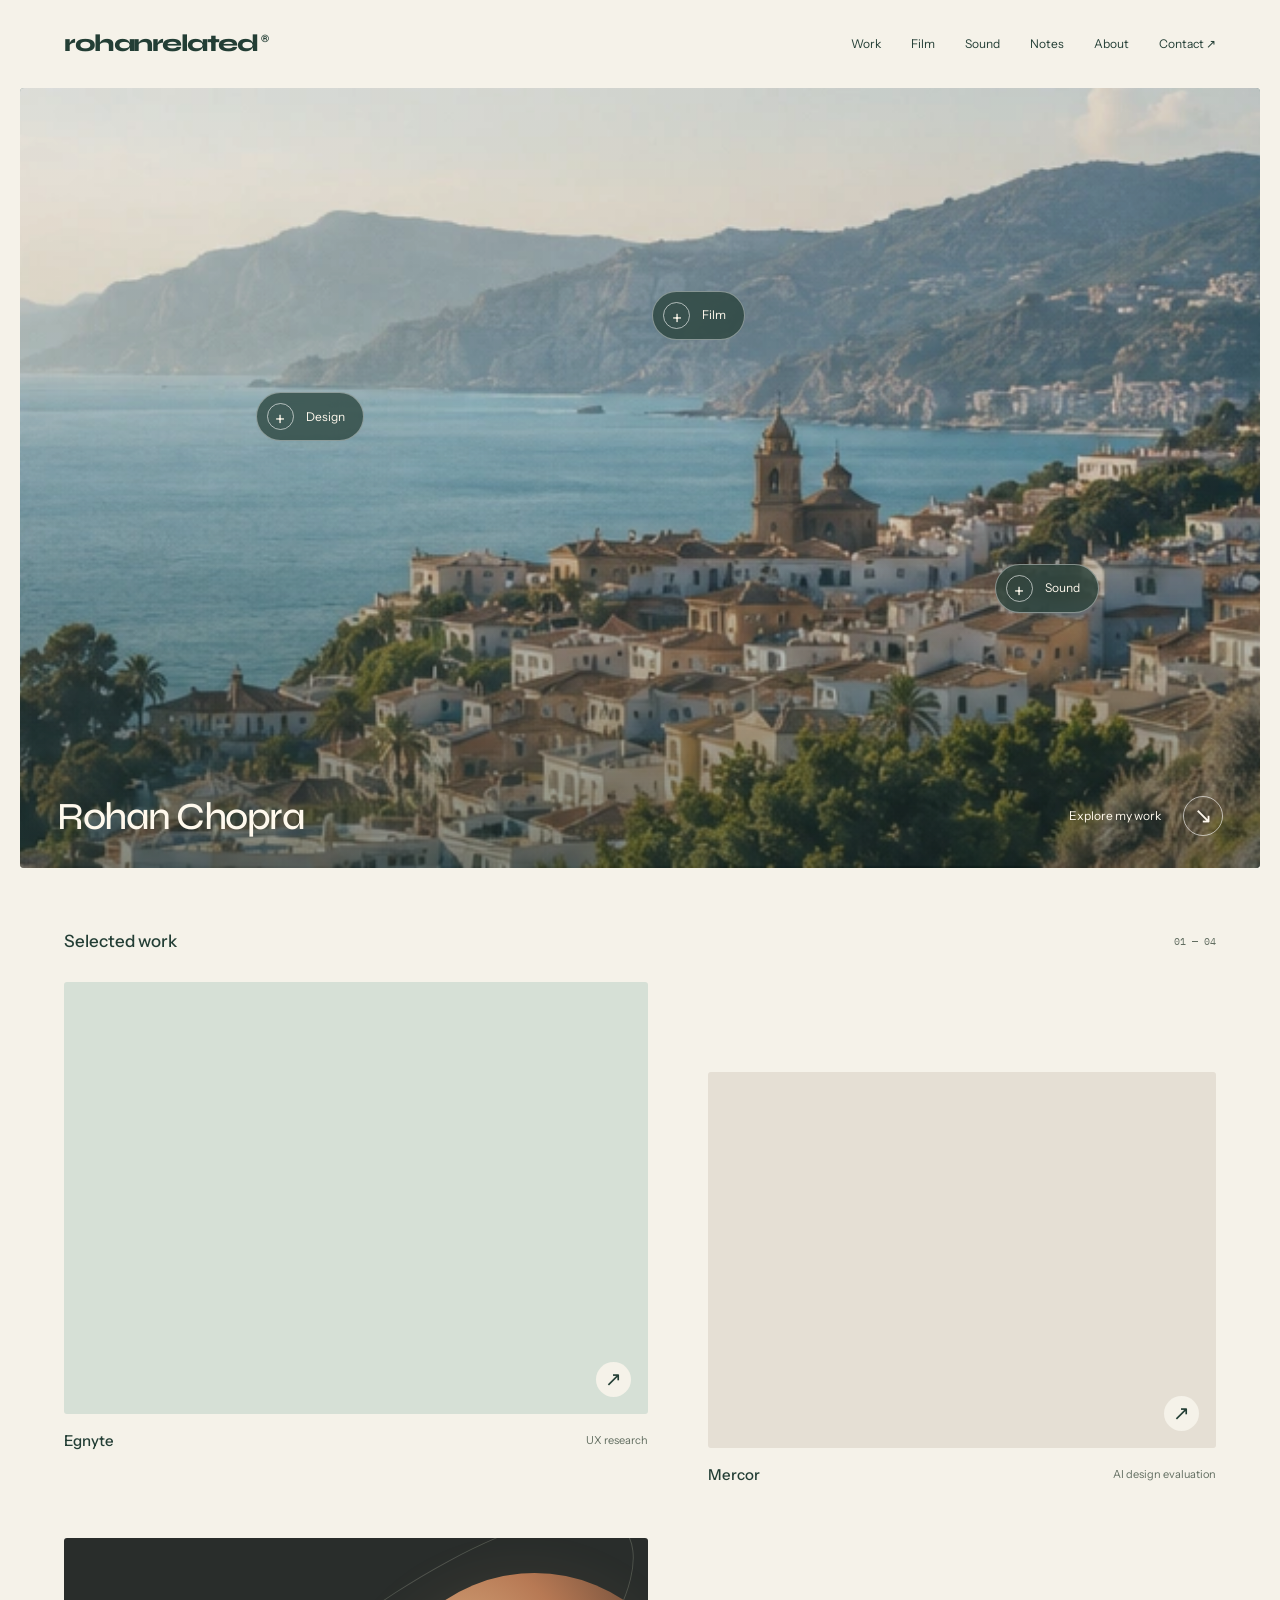
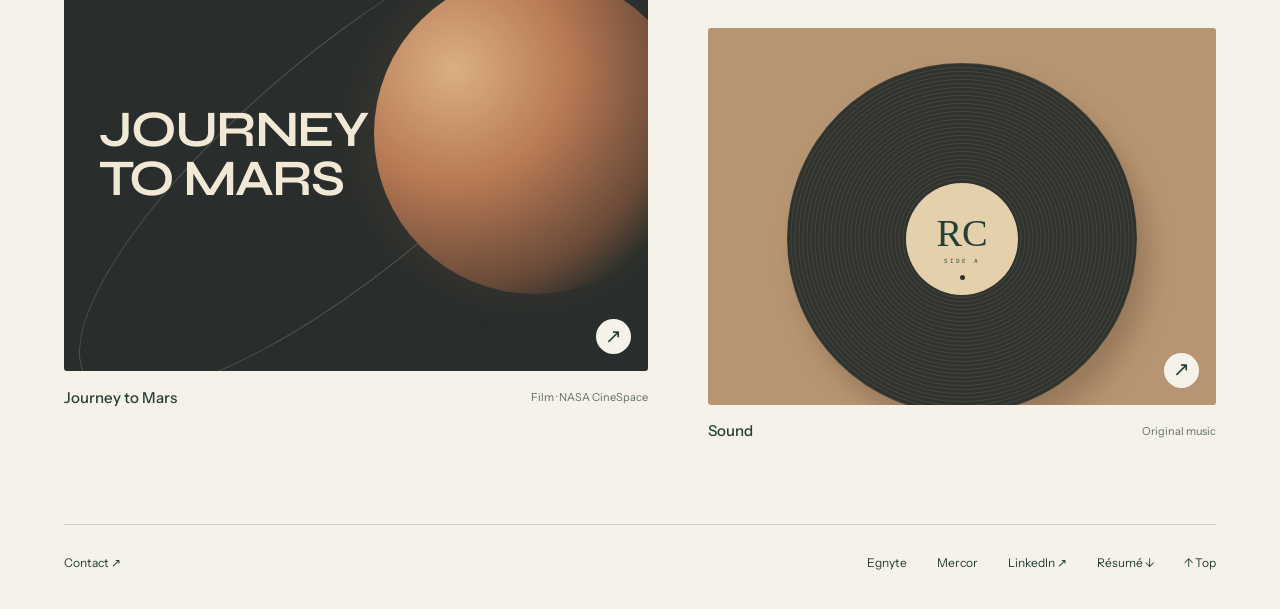
==== commit f7fd5d86: "Add files via upload" ====
--- a/index.html
+++ b/index.html
@@ -62,6 +62,7 @@
       <img class="hero-landscape" src="/assets/home/coast.webp" width="616" height="383" alt="Sunlit Mediterranean coastal town overlooking the sea" fetchpriority="high">
       <div class="hero-shade" aria-hidden="true"></div>
       <h1 id="hero-title">Rohan Chopra</h1>
+<p class="hero-tagline">I do UX research. I also direct films and make music.</p>
       <nav class="scene-navigation" aria-label="Explore the portfolio">
         <a class="scene-link scene-work" href="#selected"><span aria-hidden="true">+</span> Design</a>
         <a class="scene-link scene-film" href="/film/"><span aria-hidden="true">+</span> Film</a>
@@ -73,11 +74,11 @@
       <div class="section-heading"><h2 id="selected-title">Selected work</h2><span>01 — 04</span></div>
       <div class="project-grid">
         <a class="project project-egnyte reveal" href="/work/egnyte/">
-          <div class="project-art"><img src="/assets/home/egnyte.webp" width="341" height="188" loading="lazy" alt="Egnyte AI Assistant interface"><span class="project-open" aria-hidden="true">↗</span></div>
+          <div class="project-art egnyte-art"><div class="radar" aria-hidden="true"></div><div class="sort" aria-hidden="true"><svg class="links" viewBox="0 0 140 100" preserveAspectRatio="none" focusable="false"><path class="l0" pathLength="1" d="M17.5 17L35.7 17"/><path class="l0" pathLength="1" d="M17.5 39L35.7 39"/><path class="l0" pathLength="1" d="M17.5 61L35.7 61"/><path class="l0" pathLength="1" d="M17.5 83L35.7 83"/><path class="l0" pathLength="1" d="M17.5 17L17.5 39"/><path class="l0" pathLength="1" d="M17.5 39L17.5 61"/><path class="l0" pathLength="1" d="M17.5 61L17.5 83"/><path class="l0" pathLength="1" d="M35.7 17L35.7 39"/><path class="l0" pathLength="1" d="M35.7 39L35.7 61"/><path class="l0" pathLength="1" d="M35.7 61L35.7 83"/><path class="l0 dg" pathLength="1" d="M17.5 17L35.7 39"/><path class="l0 dg" pathLength="1" d="M35.7 17L17.5 39"/><path class="l0 dg" pathLength="1" d="M17.5 39L35.7 61"/><path class="l0 dg" pathLength="1" d="M35.7 39L17.5 61"/><path class="l0 dg" pathLength="1" d="M17.5 61L35.7 83"/><path class="l0 dg" pathLength="1" d="M35.7 61L17.5 83"/><path class="l1" pathLength="1" d="M60.9 17L79.1 17"/><path class="l1" pathLength="1" d="M60.9 39L79.1 39"/><path class="l1" pathLength="1" d="M60.9 61L79.1 61"/><path class="l1" pathLength="1" d="M60.9 83L79.1 83"/><path class="l1" pathLength="1" d="M60.9 17L60.9 39"/><path class="l1" pathLength="1" d="M60.9 39L60.9 61"/><path class="l1" pathLength="1" d="M60.9 61L60.9 83"/><path class="l1" pathLength="1" d="M79.1 17L79.1 39"/><path class="l1" pathLength="1" d="M79.1 39L79.1 61"/><path class="l1" pathLength="1" d="M79.1 61L79.1 83"/><path class="l1 dg" pathLength="1" d="M60.9 17L79.1 39"/><path class="l1 dg" pathLength="1" d="M79.1 17L60.9 39"/><path class="l1 dg" pathLength="1" d="M60.9 39L79.1 61"/><path class="l1 dg" pathLength="1" d="M79.1 39L60.9 61"/><path class="l1 dg" pathLength="1" d="M60.9 61L79.1 83"/><path class="l1 dg" pathLength="1" d="M79.1 61L60.9 83"/><path class="l2" pathLength="1" d="M104.3 17L122.5 17"/><path class="l2" pathLength="1" d="M104.3 39L122.5 39"/><path class="l2" pathLength="1" d="M104.3 61L122.5 61"/><path class="l2" pathLength="1" d="M104.3 83L122.5 83"/><path class="l2" pathLength="1" d="M104.3 17L104.3 39"/><path class="l2" pathLength="1" d="M104.3 39L104.3 61"/><path class="l2" pathLength="1" d="M104.3 61L104.3 83"/><path class="l2" pathLength="1" d="M122.5 17L122.5 39"/><path class="l2" pathLength="1" d="M122.5 39L122.5 61"/><path class="l2" pathLength="1" d="M122.5 61L122.5 83"/><path class="l2 dg" pathLength="1" d="M104.3 17L122.5 39"/><path class="l2 dg" pathLength="1" d="M122.5 17L104.3 39"/><path class="l2 dg" pathLength="1" d="M104.3 39L122.5 61"/><path class="l2 dg" pathLength="1" d="M122.5 39L104.3 61"/><path class="l2 dg" pathLength="1" d="M104.3 61L122.5 83"/><path class="l2 dg" pathLength="1" d="M122.5 61L104.3 83"/><path class="lx" pathLength="1" d="M35.7 39L60.9 39"/><path class="lx" pathLength="1" d="M79.1 39L104.3 39"/><path class="lx" pathLength="1" d="M35.7 61L60.9 61"/><path class="lx" pathLength="1" d="M79.1 61L104.3 61"/></svg><i style="--gx:12.5;--gy:17;--sx:85.7;--sy:85.0;--n:23"></i><i style="--gx:25.5;--gy:17;--sx:83.0;--sy:17.5;--n:21"></i><i style="--gx:12.5;--gy:39;--sx:57.7;--sy:44.1;--n:16"></i><i style="--gx:25.5;--gy:39;--sx:52.5;--sy:21.2;--n:12"></i><i style="--gx:12.5;--gy:61;--sx:24.1;--sy:45.7;--n:0"></i><i style="--gx:25.5;--gy:61;--sx:26.6;--sy:46.5;--n:4"></i><i style="--gx:12.5;--gy:83;--sx:10.1;--sy:17.7;--n:15"></i><i style="--gx:25.5;--gy:83;--sx:67.6;--sy:43.9;--n:19"></i><i class="b" style="--gx:43.5;--gy:17;--sx:51.1;--sy:68.3;--n:5"></i><i class="b" style="--gx:56.5;--gy:17;--sx:38.2;--sy:15.5;--n:22"></i><i class="b" style="--gx:43.5;--gy:39;--sx:73.8;--sy:57.0;--n:7"></i><i class="b" style="--gx:56.5;--gy:39;--sx:63.3;--sy:59.4;--n:13"></i><i class="b" style="--gx:43.5;--gy:61;--sx:89.5;--sy:39.3;--n:18"></i><i class="b" style="--gx:56.5;--gy:61;--sx:71.8;--sy:39.8;--n:1"></i><i class="b" style="--gx:43.5;--gy:83;--sx:56.1;--sy:62.5;--n:2"></i><i class="b" style="--gx:56.5;--gy:83;--sx:34.4;--sy:17.7;--n:8"></i><i class="c" style="--gx:74.5;--gy:17;--sx:47.8;--sy:67.0;--n:6"></i><i class="c" style="--gx:87.5;--gy:17;--sx:57.6;--sy:45.9;--n:14"></i><i class="c" style="--gx:74.5;--gy:39;--sx:62.0;--sy:25.2;--n:20"></i><i class="c" style="--gx:87.5;--gy:39;--sx:23.0;--sy:36.2;--n:17"></i><i class="c" style="--gx:74.5;--gy:61;--sx:76.5;--sy:26.3;--n:9"></i><i class="c" style="--gx:87.5;--gy:61;--sx:17.6;--sy:18.7;--n:11"></i><i class="c" style="--gx:74.5;--gy:83;--sx:11.3;--sy:32.5;--n:3"></i><i class="c" style="--gx:87.5;--gy:83;--sx:56.1;--sy:75.0;--n:10"></i></div><span class="project-open" aria-hidden="true">↗</span></div>
           <div class="project-caption"><h3>Egnyte</h3><span>UX research</span></div>
         </a>
         <a class="project project-mercor reveal" href="/work/mercor/">
-          <div class="project-art"><img src="/assets/home/mercor.webp" width="340" height="188" loading="lazy" alt="AI-generated website designs evaluated at Mercor"><span class="project-open" aria-hidden="true">↗</span></div>
+          <div class="project-art mercor-art"><div class="deck" aria-hidden="true"><i class="t a" data-r="1" style="--rx:3;--ry:4;--ux:51;--uy:53;--i:0"></i><i class="t b" data-r="2" style="--rx:51;--ry:4;--ux:3;--uy:4;--i:1"></i><i class="t c" data-r="3" style="--rx:3;--ry:53;--ux:51;--uy:4;--i:2"></i><i class="t d" data-r="4" style="--rx:51;--ry:53;--ux:3;--uy:53;--i:3"></i><span class="pin"></span><span class="note"></span><span class="sp s1"></span><span class="sp s2"></span></div><span class="project-open" aria-hidden="true">↗</span></div>
           <div class="project-caption"><h3>Mercor</h3><span>AI design evaluation</span></div>
         </a>
         <a class="project project-film reveal" href="/film/journey-to-mars/">
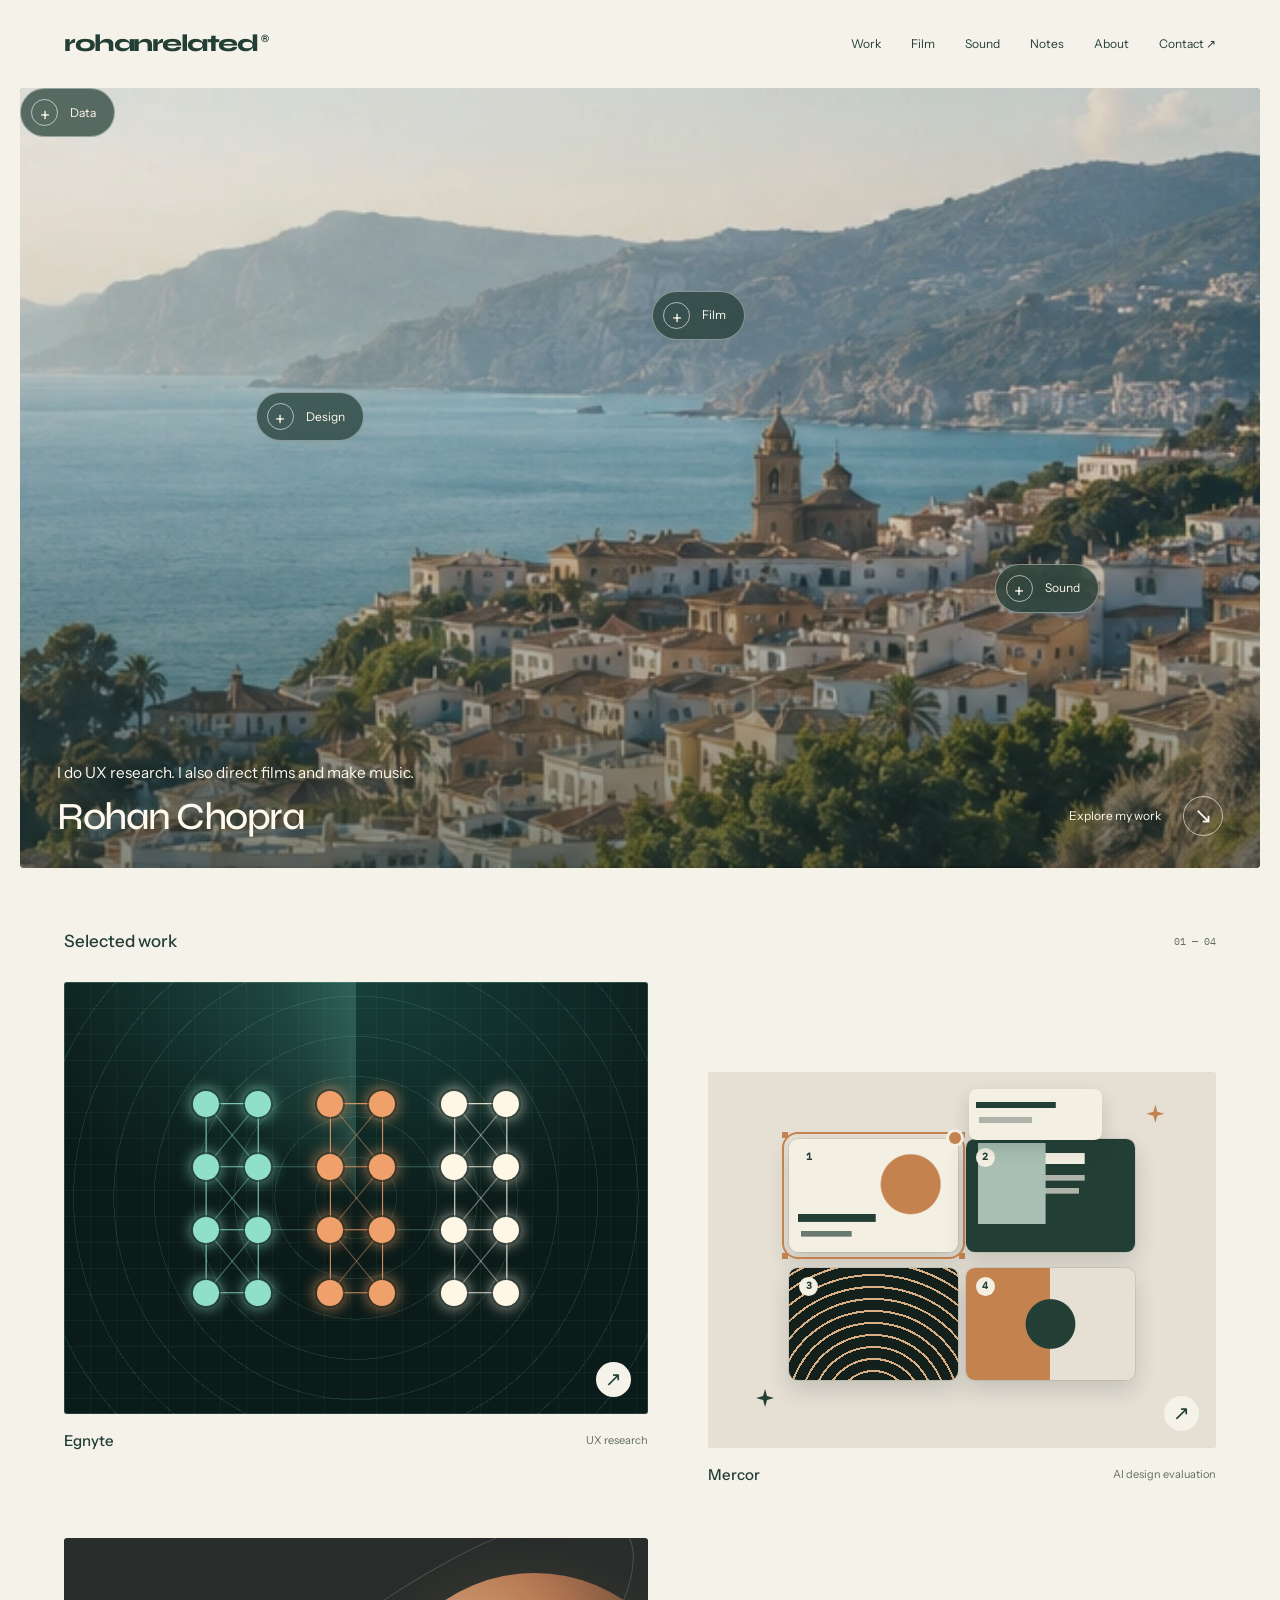
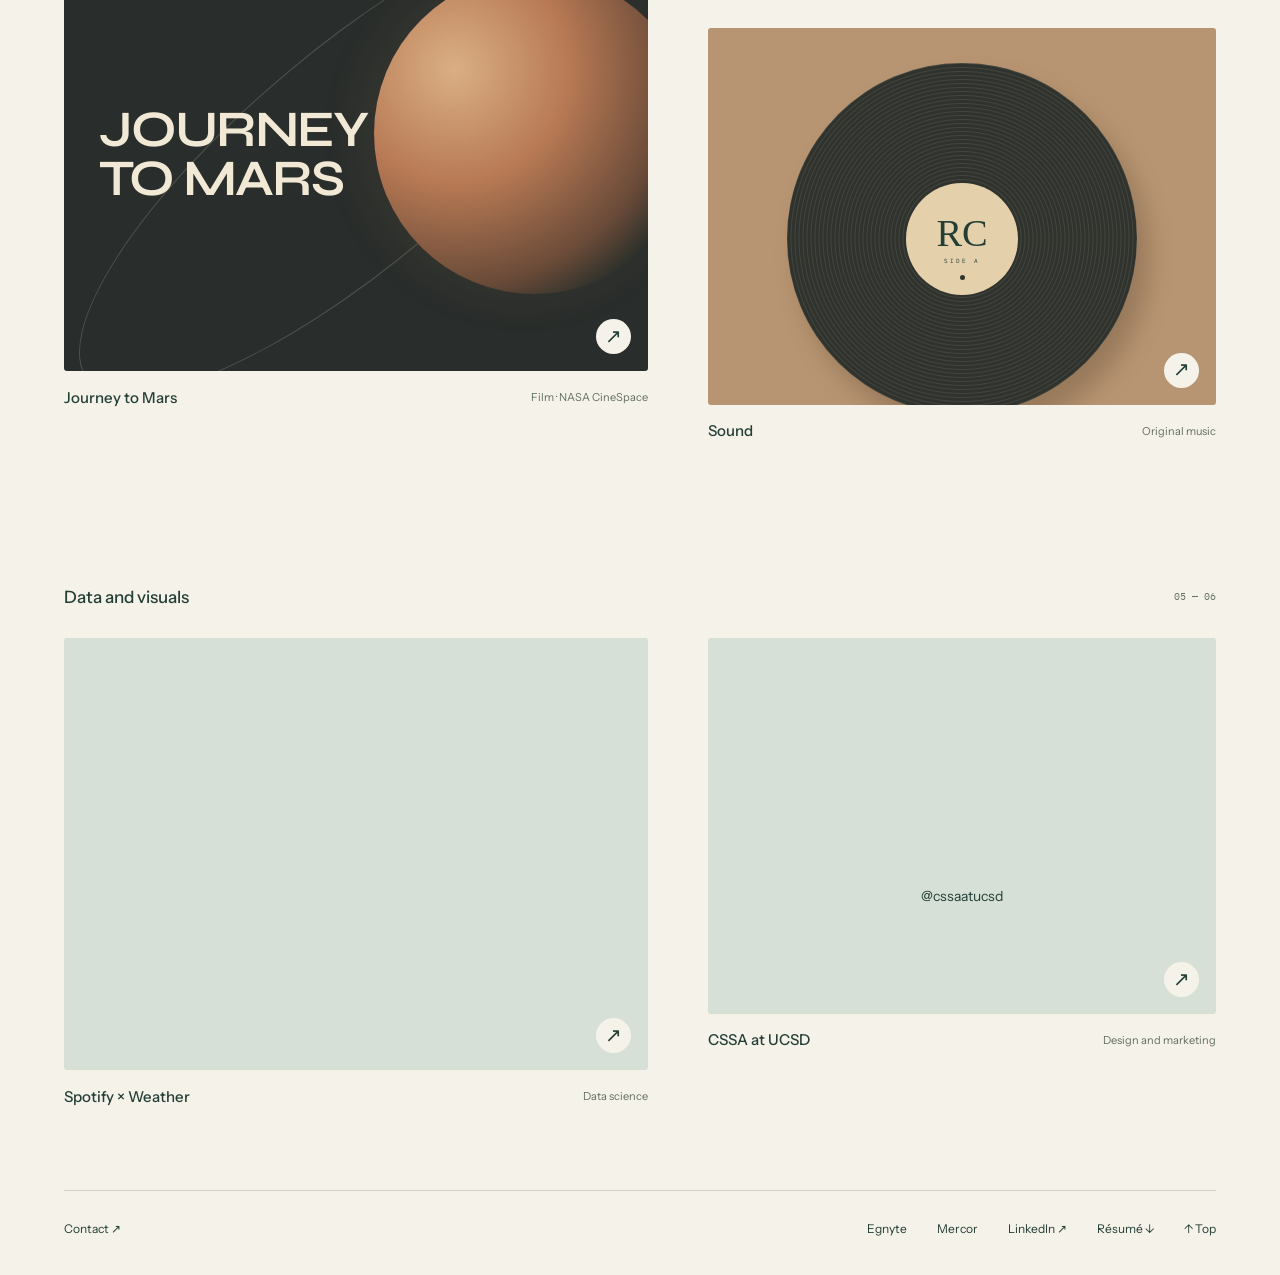
==== commit bd6a4ad9: "Add files via upload" ====
--- a/index.html
+++ b/index.html
@@ -67,6 +67,7 @@
         <a class="scene-link scene-work" href="#selected"><span aria-hidden="true">+</span> Design</a>
         <a class="scene-link scene-film" href="/film/"><span aria-hidden="true">+</span> Film</a>
         <a class="scene-link scene-sound" href="/sound/"><span aria-hidden="true">+</span> Sound</a>
+        <a class="scene-link scene-data" href="#more"><span aria-hidden="true">+</span> Data</a>
       </nav>
       <a class="explore-link" href="#selected">Explore my work <span aria-hidden="true">↘</span></a>
     </section>
@@ -91,6 +92,19 @@
         </a>
       </div>
     </section>
+    <section class="selected-section more-section" id="more" aria-labelledby="more-title">
+      <div class="section-heading"><h2 id="more-title">Data and visuals</h2><span>05 — 06</span></div>
+      <div class="project-grid">
+        <a class="project project-spotify reveal" href="/work/spotify-weather/">
+          <div class="project-art spotify-art"><span class="sun" aria-hidden="true"></span><div class="bars" aria-hidden="true"><i style="--h:34;--c:#c1814f;--s:0.42;--n:0"></i><i style="--h:54;--c:#c4824f;--s:0.82;--n:1"></i><i style="--h:60;--c:#bb7e4e;--s:0.52;--n:2"></i><i style="--h:53;--c:#a9774b;--s:0.79;--n:3"></i><i style="--h:40;--c:#906c47;--s:0.62;--n:4"></i><i style="--h:36;--c:#736042;--s:0.74;--n:5"></i><i style="--h:37;--c:#56533d;--s:0.7;--n:6"></i><i style="--h:51;--c:#3d4939;--s:0.67;--n:7"></i><i style="--h:69;--c:#2b4136;--s:0.76;--n:8"></i><i style="--h:77;--c:#233e35;--s:0.58;--n:9"></i><i style="--h:70;--c:#263f36;--s:0.8;--n:10"></i><i style="--h:47;--c:#344538;--s:0.48;--n:11"></i><i style="--h:51;--c:#4a4e3b;--s:0.82;--n:12"></i><i style="--h:76;--c:#665a40;--s:0.46;--n:13"></i><i style="--h:85;--c:#836745;--s:0.81;--n:14"></i><i style="--h:76;--c:#9f7249;--s:0.56;--n:15"></i><i style="--h:56;--c:#b47b4c;--s:0.77;--n:16"></i><i style="--h:36;--c:#c1814f;--s:0.65;--n:17"></i><i style="--h:42;--c:#c4824f;--s:0.71;--n:18"></i><i style="--h:40;--c:#bb7e4e;--s:0.73;--n:19"></i><i style="--h:39;--c:#a9774b;--s:0.63;--n:20"></i><i style="--h:48;--c:#8f6c47;--s:0.78;--n:21"></i><i style="--h:46;--c:#725f42;--s:0.54;--n:22"></i><i style="--h:37;--c:#55533d;--s:0.81;--n:23"></i><i style="--h:61;--c:#3c4939;--s:0.44;--n:24"></i><i style="--h:81;--c:#2b4136;--s:0.82;--n:25"></i><i style="--h:88;--c:#233e35;--s:0.51;--n:26"></i><i style="--h:76;--c:#263f36;--s:0.8;--n:27"></i></div><span class="project-open" aria-hidden="true">↗</span></div>
+          <div class="project-caption"><h3>Spotify × Weather</h3><span>Data science</span></div>
+        </a>
+        <a class="project project-cssa reveal" href="https://www.instagram.com/cssaatucsd/" target="_blank" rel="noopener">
+          <div class="project-art cssa-art"><div class="reels" aria-hidden="true"><i></i><i></i><i></i></div><span class="handle" aria-hidden="true">@cssaatucsd</span><span class="project-open" aria-hidden="true">↗</span></div>
+          <div class="project-caption"><h3>CSSA at UCSD</h3><span>Design and marketing</span></div>
+        </a>
+      </div>
+    </section>
   </main>
   <!-- SITE_FOOTER:BEGIN -->
   <footer class="site-footer">
--- a/css/home.css
+++ b/css/home.css
@@ -72,3 +72,61 @@
 .record small{font-size:5px;letter-spacing:1px}}
 @media(prefers-reduced-motion:reduce){.home *{animation:none!important;transition:none!important;scroll-behavior:auto!important}
 .project:hover .project-art>img,.project-sound:hover .record,.project-film:hover .mars,.scene-link:hover{transform:none}}
+
+/* Hero tagline */
+.hero-tagline{position:absolute;left:3%;bottom:calc(32px + clamp(26px,3vw,48px) + 14px);margin:0;max-width:min(520px,70%);color:var(--scene-text);font-size:clamp(14px,1.2vw,17px);line-height:1.35;text-shadow:0 1px 14px #10241f99;text-wrap:balance}
+@media(max-width:700px){.hero-tagline{left:6%;bottom:calc(80px + 30px + 10px);max-width:88%;font-size:14px}}
+
+/* Egnyte and Mercor card art: abstract and interactive. No logos, no interface screens. */
+/* Egnyte: glowing network scene */
+.egnyte-art{background:linear-gradient(#7fd1b90f 1px,#0000 1px) 0 0/26px 26px,linear-gradient(90deg,#7fd1b90f 1px,#0000 1px) 0 0/26px 26px,radial-gradient(90% 80% at 50% 0%,#17403a,#0b1b19 70%);box-shadow:inset 0 0 0 1px #7fd1b933}
+.radar{position:absolute;left:50%;top:50%;width:130%;aspect-ratio:1;transform:translate(-50%,-50%);border-radius:50%;pointer-events:none}
+.radar:before{content:"";position:absolute;inset:0;border-radius:50%;background:repeating-radial-gradient(circle,#7fd1b922 0 1px,#0000 1px 7.5%)}
+.radar:after{content:"";position:absolute;inset:0;border-radius:50%;background:conic-gradient(from 0deg,#7fd1b900 0 300deg,#7fd1b918 340deg,#7fd1b93a 360deg)}
+.sort{position:relative;width:78%;aspect-ratio:1.4}
+.links{position:absolute;inset:0;width:100%;height:100%;overflow:visible}
+.links path{fill:none;stroke-width:.4;stroke-linecap:round;stroke-dasharray:1;stroke-dashoffset:0;opacity:.85}
+.links .dg{opacity:.4}
+.links .l0{stroke:#8fe0c6}.links .l1{stroke:#f0a06a}.links .l2{stroke:#fff7e6}.links .lx{stroke:#8fe0c6;opacity:.35}
+.sort i{position:absolute;left:calc(var(--gx) * 1%);top:calc(var(--gy) * 1%);width:6.5%;aspect-ratio:1;border-radius:50%;transform:translate(-50%,-50%);background:#8fe0c6;box-shadow:0 0 0 2px #0b1b1466,0 0 14px 3px #8fe0c699}
+.sort i.b{background:#f0a06a;box-shadow:0 0 0 2px #0b1b1466,0 0 14px 3px #f0a06a99}
+.sort i.c{background:#fff7e6;box-shadow:0 0 0 2px #0b1b1466,0 0 14px 3px #fff7e688}
+/* Mercor: design board where generated layouts are ranked and annotated */
+.mercor-art{background:radial-gradient(circle,#2336301f 1px,#0000 1.7px) 0 0/16px 16px,#e5dfd4}
+.deck{position:relative;width:84%;aspect-ratio:1.4}
+.deck .t{position:absolute;left:calc(var(--rx) * 1%);top:calc(var(--ry) * 1%);width:46%;aspect-ratio:1.5;border-radius:clamp(4px,.7vw,9px);box-shadow:0 10px 22px #2336302b,0 0 0 1px #23363018}
+.deck .t:after{content:attr(data-r);position:absolute;left:6%;top:8%;display:grid;place-items:center;width:1.9em;aspect-ratio:1;border-radius:50%;background:#f4efe3;color:#233e35;font:600 clamp(6px,.85vw,10px)/1 var(--font-mono)}
+.deck .a{background:radial-gradient(circle at 72% 40%,#c4824f 0 21%,#0000 22%),linear-gradient(#233e35,#233e35) 10% 72%/46% 7% no-repeat,linear-gradient(#233e35aa,#233e35aa) 10% 86%/30% 5% no-repeat,#f4efe3;outline:2px solid #c4824f;outline-offset:5px}
+.deck .a:before{content:"";position:absolute;inset:-7px;pointer-events:none;background:linear-gradient(#c4824f,#c4824f) 0 0/6px 6px no-repeat,linear-gradient(#c4824f,#c4824f) 100% 0/6px 6px no-repeat,linear-gradient(#c4824f,#c4824f) 0 100%/6px 6px no-repeat,linear-gradient(#c4824f,#c4824f) 100% 100%/6px 6px no-repeat}
+.deck .b{background:linear-gradient(#a9bfb3,#a9bfb3) 12% 14%/40% 72% no-repeat,linear-gradient(#f4efe3,#f4efe3) 58% 14%/30% 10% no-repeat,linear-gradient(#f4efe3aa,#f4efe3aa) 58% 34%/30% 5% no-repeat,linear-gradient(#f4efe3aa,#f4efe3aa) 58% 46%/22% 5% no-repeat,#233e35}
+.deck .c{background:repeating-radial-gradient(circle at 50% 125%,#daaf83 0 2px,#0000 2px 12px),#14201c}
+.deck .d{background:radial-gradient(circle at 50% 50%,#233e35 0 24%,#0000 25%),linear-gradient(90deg,#c4824f 0 50%,#e5dfd4 50%)}
+.deck .pin{position:absolute;left:46.5%;top:1.5%;width:clamp(7px,1.1vw,12px);aspect-ratio:1;border-radius:50%;background:#c4824f;box-shadow:0 0 0 3px #f4efe3;z-index:2}
+.deck .note{position:absolute;left:52%;top:-15%;width:36%;aspect-ratio:2.6;border-radius:clamp(4px,.6vw,8px);background:linear-gradient(#233e35,#233e35) 12% 30%/60% 12% no-repeat,linear-gradient(#233e3555,#233e3555) 12% 62%/40% 12% no-repeat,#f4efe3;box-shadow:0 8px 18px #2336302e;z-index:2}
+.deck .sp{position:absolute;width:clamp(10px,1.6vw,18px);aspect-ratio:1;background:#c4824f;clip-path:polygon(50% 0,61% 39%,100% 50%,61% 61%,50% 100%,39% 61%,0 50%,39% 39%)}
+.deck .s1{right:-5%;top:-9%}
+.deck .s2{left:-6%;bottom:-6%;background:#233e35}
+@media(prefers-reduced-motion:no-preference){
+.sort i{transition:left .85s cubic-bezier(.34,1.5,.5,1),top .85s cubic-bezier(.34,1.5,.5,1);transition-delay:calc(var(--n) * 18ms);animation:node-glow 3.4s ease-in-out infinite;animation-delay:calc(var(--n) * -140ms)}
+.links path{transition:stroke-dashoffset .9s ease .5s}
+.radar:after{animation:radar-sweep 9s linear infinite}
+.deck .t{transition:left .8s cubic-bezier(.34,1.45,.5,1),top .8s cubic-bezier(.34,1.45,.5,1);transition-delay:calc(var(--i) * 60ms)}
+.deck .pin,.deck .note{transition:opacity .4s ease .7s,transform .5s cubic-bezier(.34,1.6,.5,1) .7s}
+.deck .pin{animation:pin-ping 2.2s ease-out infinite}
+.deck .sp{animation:twinkle 2.8s ease-in-out infinite}
+.deck .s2{animation-delay:-1.4s}
+html.js .project-egnyte:not(.in) .sort i{left:calc(var(--sx) * 1%);top:calc(var(--sy) * 1%)}
+html.js .project-egnyte:not(.in) .links path{stroke-dashoffset:1;transition-duration:.2s;transition-delay:0s}
+html.js .project-mercor:not(.in) .deck .t{left:calc(var(--ux) * 1%);top:calc(var(--uy) * 1%)}
+html.js .project-mercor:not(.in) .deck .pin,html.js .project-mercor:not(.in) .deck .note{opacity:0;transform:scale(.5);transition-delay:0s}
+@media(hover:hover){
+.project-egnyte:hover .sort i{left:calc(var(--sx) * 1%);top:calc(var(--sy) * 1%)}
+.project-egnyte:hover .links path{stroke-dashoffset:1;transition-duration:.2s;transition-delay:0s}
+.project-mercor:hover .deck .t{left:calc(var(--ux) * 1%);top:calc(var(--uy) * 1%)}
+.project-mercor:hover .deck .pin,.project-mercor:hover .deck .note{opacity:0;transform:scale(.5);transition-delay:0s}
+}}
+@keyframes radar-sweep{to{transform:rotate(360deg)}}
+@keyframes node-glow{0%,100%{opacity:.78}50%{opacity:1}}
+@keyframes pin-ping{0%{box-shadow:0 0 0 3px #f4efe3,0 0 0 3px #c4824f99}70%,100%{box-shadow:0 0 0 3px #f4efe3,0 0 0 13px #c4824f00}}
+@keyframes twinkle{0%,100%{transform:scale(.55) rotate(0)}50%{transform:scale(1) rotate(25deg)}}
+@media(max-width:700px){.sort{width:92%}.deck{width:90%}}
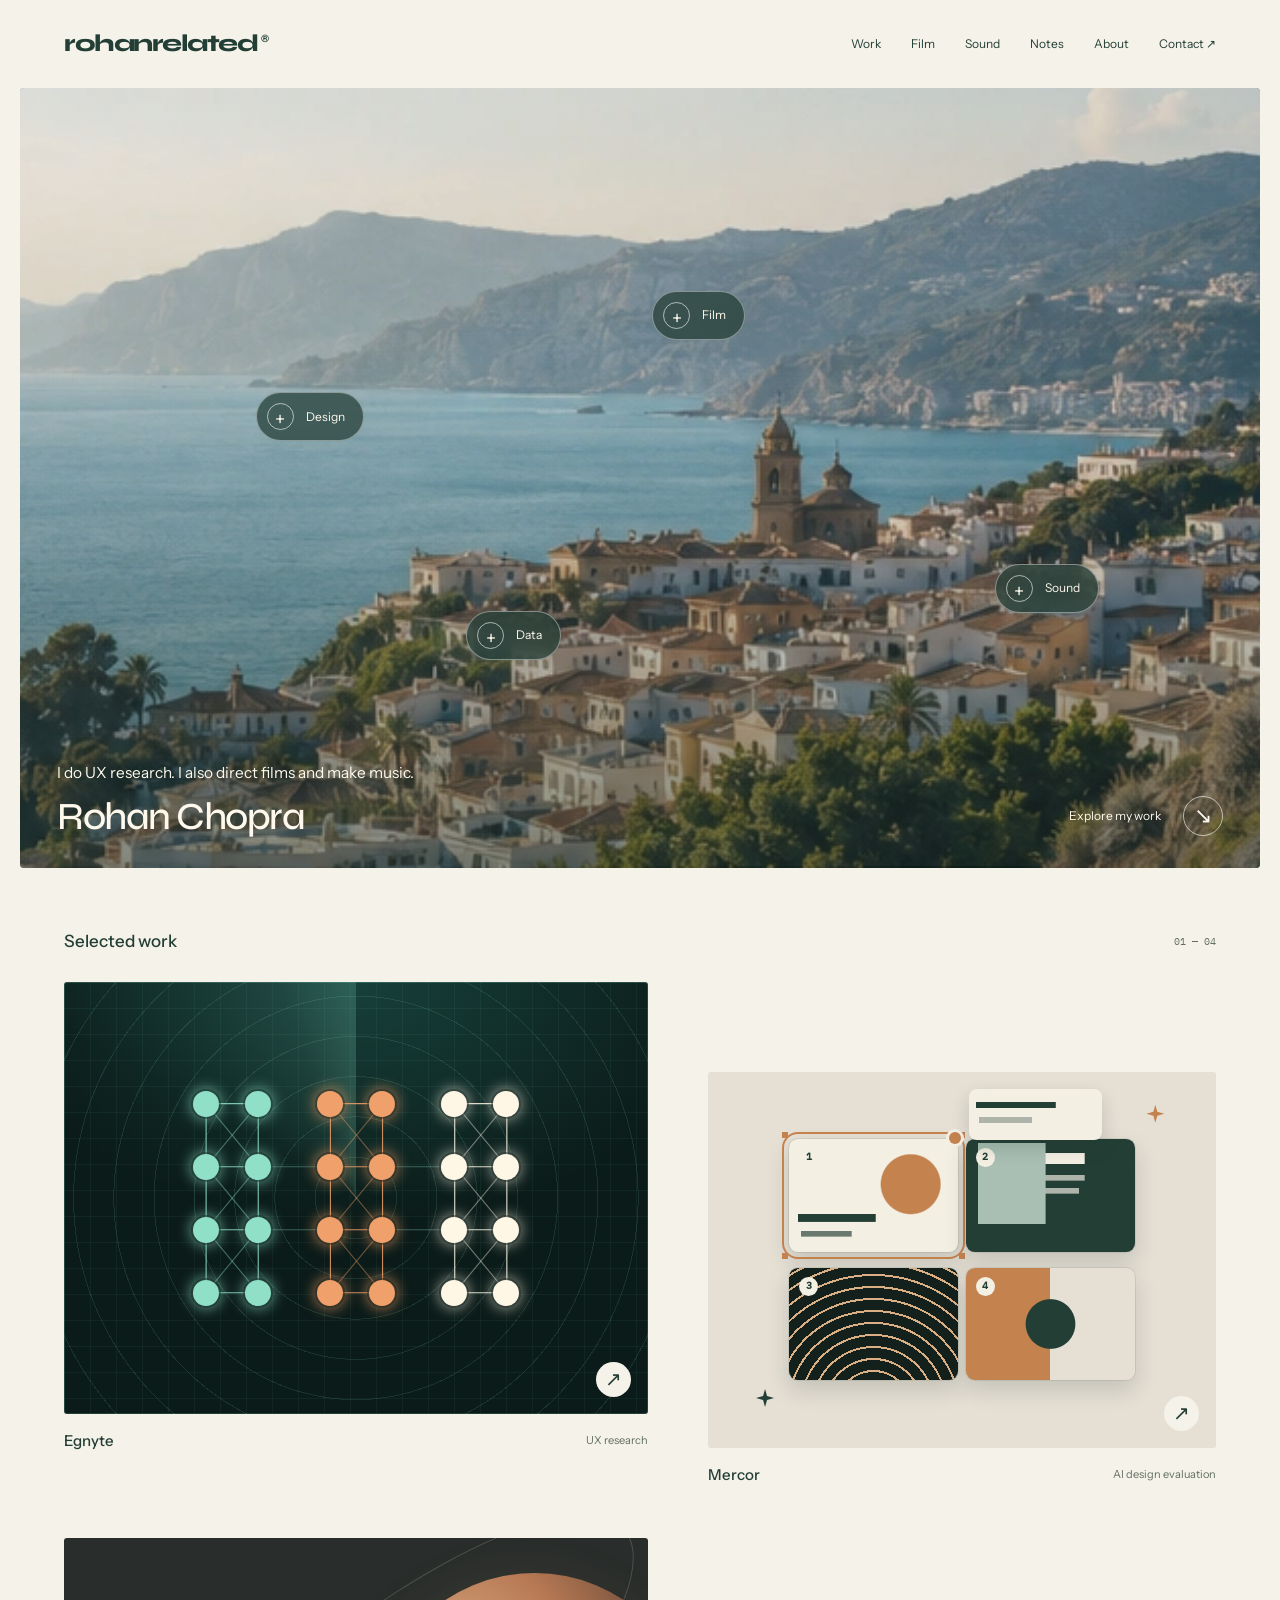
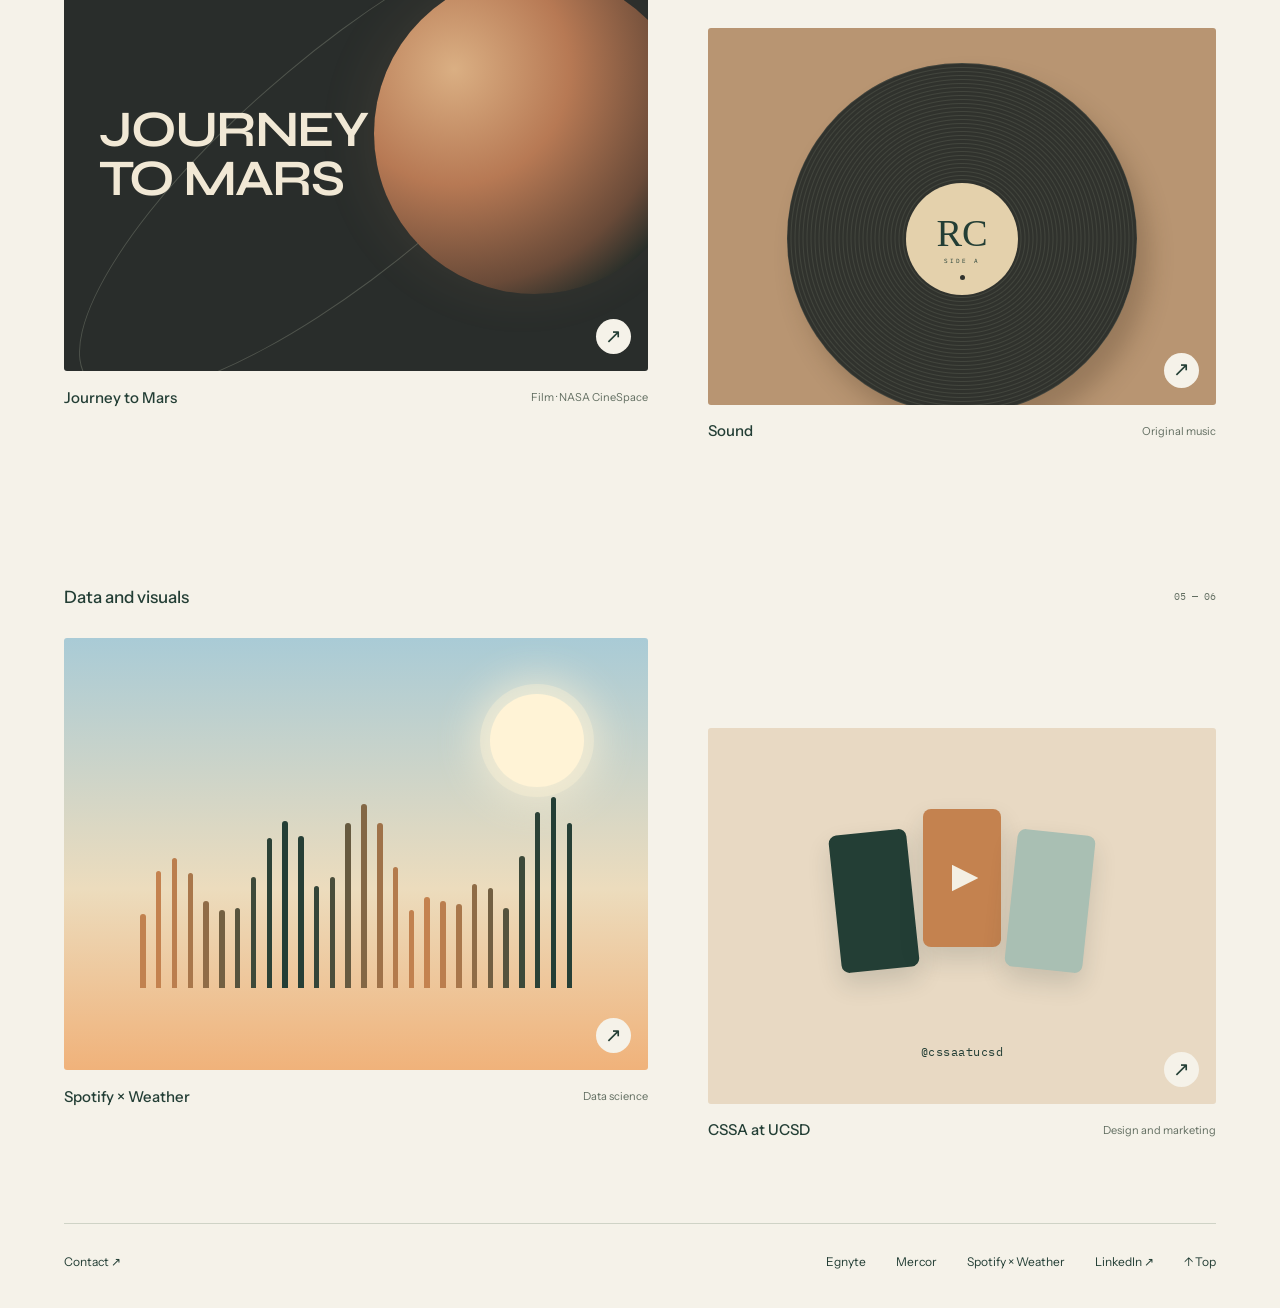
==== commit 03343d7d: "Remove resume" ====
--- a/index.html
+++ b/index.html
@@ -112,8 +112,8 @@
     <nav aria-label="Footer navigation">
       <a href="/work/egnyte/">Egnyte</a>
       <a href="/work/mercor/">Mercor</a>
+      <a href="/work/spotify-weather/">Spotify × Weather</a>
       <a href="https://www.linkedin.com/in/rohanchopra06">LinkedIn ↗</a>
-      <a href="/assets/rohan-chopra-resume.pdf" download>Résumé ↓</a>
       <a href="#main">↑ Top</a>
     </nav>
   </footer>
--- a/css/main.css
+++ b/css/main.css
@@ -1209,3 +1209,28 @@
   .contact-list .k { display: block; }
   .standfirst { font-size: 1.0625rem; }
 }
+
+/* ---------- chart pairs: report figures hung in a letterbox ---------- */
+.chart-pair {
+  display: grid;
+  grid-template-columns: 1.17fr 1fr;
+  gap: clamp(8px, 1.6vw, 18px);
+  align-items: center;
+}
+.chart-pair img {
+  display: block;
+  width: 100%;
+  height: auto;
+  border-radius: 2px;
+  background: #fff;
+}
+@media (max-width: 700px) {
+  .chart-pair { grid-template-columns: 1fr; }
+}
+
+/* Wide figures break out of the prose column symmetrically (centered on it),
+   so they never push past the right edge of the viewport. */
+figure.hung--wide {
+  margin-left: calc((100% - min(72rem, calc(100vw - 2 * var(--gutter)))) / 2);
+  margin-right: 0;
+}
--- a/css/home.css
+++ b/css/home.css
@@ -130,3 +130,35 @@
 @keyframes pin-ping{0%{box-shadow:0 0 0 3px #f4efe3,0 0 0 3px #c4824f99}70%,100%{box-shadow:0 0 0 3px #f4efe3,0 0 0 13px #c4824f00}}
 @keyframes twinkle{0%,100%{transform:scale(.55) rotate(0)}50%{transform:scale(1) rotate(25deg)}}
 @media(max-width:700px){.sort{width:92%}.deck{width:90%}}
+
+/* Data and visuals section */
+.scene-data{left:36%;top:67%}
+.project-cssa{margin-top:90px}
+.spotify-art{background:linear-gradient(180deg,#a9cbd6 0%,#ecdcbd 58%,#f0b27a 100%)}
+.spotify-art .sun{position:absolute;right:11%;top:13%;width:16%;aspect-ratio:1;border-radius:50%;background:#fff3d6;box-shadow:0 0 0 10px #fff3d655,0 0 42px 14px #fff3d6aa}
+.bars{position:relative;display:flex;align-items:flex-end;gap:2.4%;width:84%;height:60%;margin-top:10%}
+.bars i{flex:1;height:calc(var(--h) * 1%);border-radius:99px 99px 2px 2px;background:var(--c);transform-origin:50% 100%}
+.cssa-art{background:#e8d9c3}
+.reels{display:flex;align-items:flex-end;gap:4%;width:58%;margin-bottom:12%}
+.reels i{position:relative;flex:1;aspect-ratio:9/16;border-radius:clamp(4px,.7vw,8px);box-shadow:0 12px 24px #23363028}
+.reels i:nth-child(1){background:#233e35;--r:-6deg}
+.reels i:nth-child(2){background:#c4824f;--r:0deg;margin-bottom:9%}
+.reels i:nth-child(3){background:#a9bfb3;--r:6deg}
+.reels i:nth-child(1),.reels i:nth-child(3){transform:rotate(var(--r))}
+.reels i:nth-child(2):after{content:"";position:absolute;left:50%;top:50%;width:34%;aspect-ratio:1;transform:translate(-38%,-50%);background:#f4efe3;clip-path:polygon(0 0,100% 50%,0 100%)}
+.handle{position:absolute;left:0;right:0;bottom:11%;text-align:center;font-family:var(--font-mono);font-size:clamp(9px,1vw,12px);letter-spacing:.04em;color:#233e35}
+@media(prefers-reduced-motion:no-preference){
+.bars i{transition:transform .7s cubic-bezier(.34,1.4,.5,1);transition-delay:calc(var(--n) * 22ms)}
+.reels i{transition:transform .7s cubic-bezier(.34,1.4,.5,1)}
+html.js .project-spotify:not(.in) .bars i{transform:scaleY(.06)}
+html.js .project-cssa:not(.in) .reels i{transform:translateY(40%)}
+@media(hover:hover){
+.project-spotify:hover .bars i{animation:eq 1.1s ease-in-out infinite;animation-delay:calc(var(--n) * -70ms)}
+.project-cssa:hover .reels i:nth-child(1){transform:rotate(-9deg) translateY(-7%)}
+.project-cssa:hover .reels i:nth-child(2){transform:translateY(-9%)}
+.project-cssa:hover .reels i:nth-child(3){transform:rotate(9deg) translateY(-7%)}
+}}
+@keyframes eq{0%,100%{transform:scaleY(1)}50%{transform:scaleY(var(--s))}}
+@media(max-width:700px){.scene-data{left:10%;top:61%}
+.project-cssa{margin-top:45px}
+.reels{width:66%}}
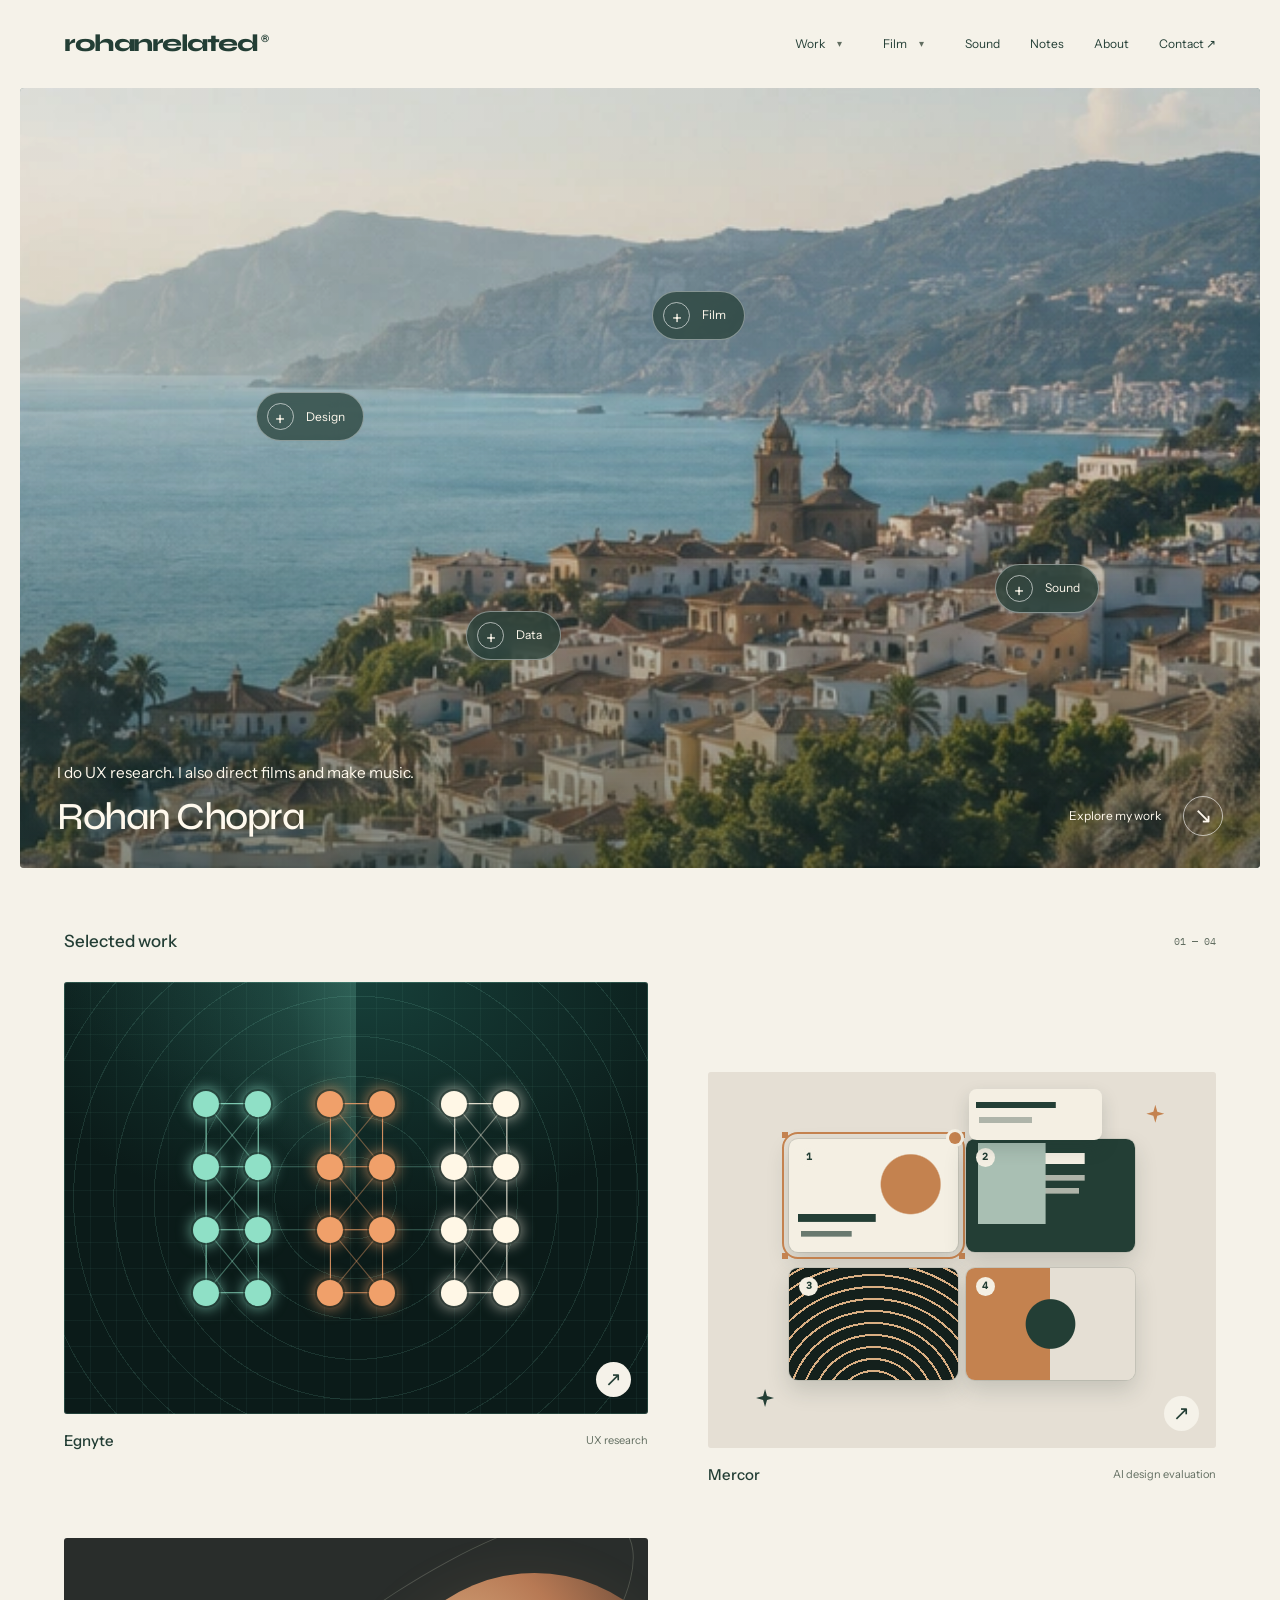
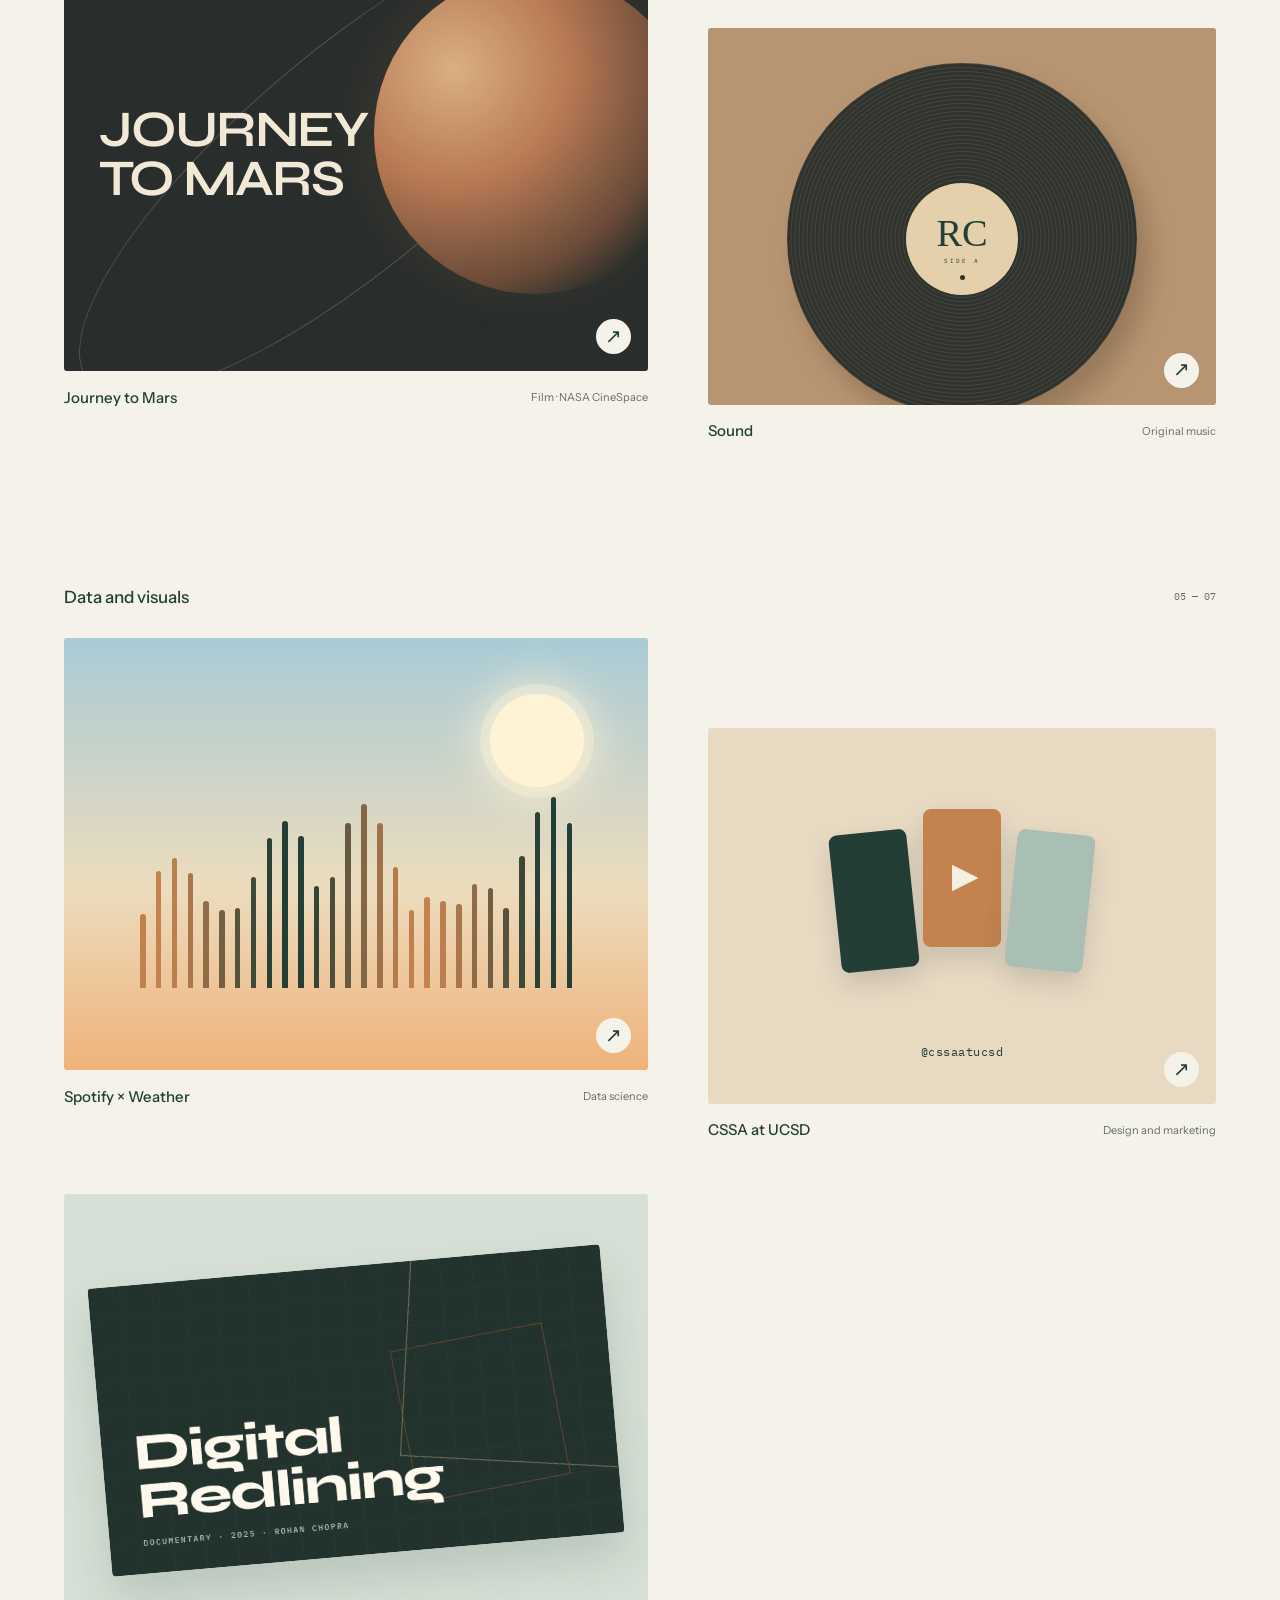
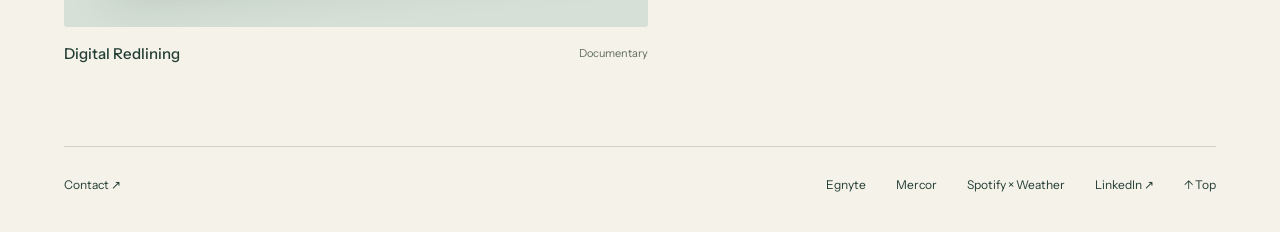
==== commit 47abbcc0: "Add nav dropdowns, Digital Redlining on home, match titles" ====
--- a/index.html
+++ b/index.html
@@ -48,11 +48,26 @@
   <header class="site-header">
     <a class="wordmark" href="/">rohanrelated<span aria-hidden="true">®</span></a>
     <nav class="site-nav" aria-label="Main navigation">
-      <a href="/work/egnyte/">Work</a>
-      <a href="/film/">Film</a>
-      <a href="/sound/">Sound</a>
-      <a href="/notes/">Notes</a>
-      <a href="/about/">About</a>
+      <div class="nav-item has-menu">
+        <a class="nav-top" href="/work/egnyte/">Work</a>
+        <button class="nav-caret" type="button" aria-expanded="false" aria-controls="menu-work" aria-label="Show all work"><span aria-hidden="true">▾</span></button>
+        <ul class="nav-menu" id="menu-work">
+          <li><a href="/work/egnyte/">Egnyte <span>UX research</span></a></li>
+          <li><a href="/work/mercor/">Mercor <span>AI design evaluation</span></a></li>
+          <li><a href="/work/spotify-weather/">Spotify × Weather <span>Data science</span></a></li>
+        </ul>
+      </div>
+      <div class="nav-item has-menu">
+        <a class="nav-top" href="/film/">Film</a>
+        <button class="nav-caret" type="button" aria-expanded="false" aria-controls="menu-film" aria-label="Show all films"><span aria-hidden="true">▾</span></button>
+        <ul class="nav-menu" id="menu-film">
+          <li><a href="/film/journey-to-mars/">Journey to Mars <span>2022</span></a></li>
+          <li><a href="/film/digital-redlining/">Digital Redlining <span>2025</span></a></li>
+        </ul>
+      </div>
+      <a class="nav-top" href="/sound/">Sound</a>
+      <a class="nav-top" href="/notes/">Notes</a>
+      <a class="nav-top" href="/about/">About</a>
       <a href="mailto:rochopra99@gmail.com">Contact ↗</a>
     </nav>
   </header>
@@ -93,7 +108,7 @@
       </div>
     </section>
     <section class="selected-section more-section" id="more" aria-labelledby="more-title">
-      <div class="section-heading"><h2 id="more-title">Data and visuals</h2><span>05 — 06</span></div>
+      <div class="section-heading"><h2 id="more-title">Data and visuals</h2><span>05 — 07</span></div>
       <div class="project-grid">
         <a class="project project-spotify reveal" href="/work/spotify-weather/">
           <div class="project-art spotify-art"><span class="sun" aria-hidden="true"></span><div class="bars" aria-hidden="true"><i style="--h:34;--c:#c1814f;--s:0.42;--n:0"></i><i style="--h:54;--c:#c4824f;--s:0.82;--n:1"></i><i style="--h:60;--c:#bb7e4e;--s:0.52;--n:2"></i><i style="--h:53;--c:#a9774b;--s:0.79;--n:3"></i><i style="--h:40;--c:#906c47;--s:0.62;--n:4"></i><i style="--h:36;--c:#736042;--s:0.74;--n:5"></i><i style="--h:37;--c:#56533d;--s:0.7;--n:6"></i><i style="--h:51;--c:#3d4939;--s:0.67;--n:7"></i><i style="--h:69;--c:#2b4136;--s:0.76;--n:8"></i><i style="--h:77;--c:#233e35;--s:0.58;--n:9"></i><i style="--h:70;--c:#263f36;--s:0.8;--n:10"></i><i style="--h:47;--c:#344538;--s:0.48;--n:11"></i><i style="--h:51;--c:#4a4e3b;--s:0.82;--n:12"></i><i style="--h:76;--c:#665a40;--s:0.46;--n:13"></i><i style="--h:85;--c:#836745;--s:0.81;--n:14"></i><i style="--h:76;--c:#9f7249;--s:0.56;--n:15"></i><i style="--h:56;--c:#b47b4c;--s:0.77;--n:16"></i><i style="--h:36;--c:#c1814f;--s:0.65;--n:17"></i><i style="--h:42;--c:#c4824f;--s:0.71;--n:18"></i><i style="--h:40;--c:#bb7e4e;--s:0.73;--n:19"></i><i style="--h:39;--c:#a9774b;--s:0.63;--n:20"></i><i style="--h:48;--c:#8f6c47;--s:0.78;--n:21"></i><i style="--h:46;--c:#725f42;--s:0.54;--n:22"></i><i style="--h:37;--c:#55533d;--s:0.81;--n:23"></i><i style="--h:61;--c:#3c4939;--s:0.44;--n:24"></i><i style="--h:81;--c:#2b4136;--s:0.82;--n:25"></i><i style="--h:88;--c:#233e35;--s:0.51;--n:26"></i><i style="--h:76;--c:#263f36;--s:0.8;--n:27"></i></div><span class="project-open" aria-hidden="true">↗</span></div>
@@ -102,6 +117,10 @@
         <a class="project project-cssa reveal" href="https://www.instagram.com/cssaatucsd/" target="_blank" rel="noopener">
           <div class="project-art cssa-art"><div class="reels" aria-hidden="true"><i></i><i></i><i></i></div><span class="handle" aria-hidden="true">@cssaatucsd</span><span class="project-open" aria-hidden="true">↗</span></div>
           <div class="project-caption"><h3>CSSA at UCSD</h3><span>Design and marketing</span></div>
+        </a>
+        <a class="project project-redlining reveal" href="/film/digital-redlining/">
+          <div class="project-art"><img src="/assets/film/digital-redlining.webp" alt="Title card for Digital Redlining, a documentary about redlining and algorithmic bias" width="1280" height="720" loading="lazy"></div>
+          <div class="project-caption"><h3>Digital Redlining</h3><span>Documentary</span></div>
         </a>
       </div>
     </section>
--- a/css/main.css
+++ b/css/main.css
@@ -265,10 +265,50 @@
 .site-header a:hover, .site-footer a:hover { color: var(--link-hover); }
 .site-nav a { padding-block: 0.375rem; }
 .site-nav a[aria-current] { text-decoration: underline; text-underline-offset: 0.4em; }
+/* Dropdown menus under Work and Film. Opens on hover (mouse), on keyboard
+   focus, and via the caret button (touch). Works without JavaScript for
+   hover and keyboard; the caret only adds the touch/click path. */
+.nav-item { position: relative; display: flex; align-items: center; }
+.nav-caret {
+  appearance: none; background: none; border: 0; margin: 0;
+  padding: 0.375rem 0.3rem; min-width: 1.75rem; min-height: 1.75rem;
+  color: var(--ash); font: inherit; font-size: 0.625rem; line-height: 1; cursor: pointer;
+  transition: color var(--motion-duration) ease;
+}
+.nav-caret:hover { color: var(--link-hover); }
+.nav-caret span { display: inline-block; transition: transform var(--motion-duration) ease; }
+.nav-item.open .nav-caret span { transform: rotate(180deg); }
+.nav-menu {
+  display: none;
+  position: absolute; top: 100%; left: -0.75rem; z-index: 30;
+  min-width: 15rem; margin: 0; padding: 0.4rem 0; list-style: none;
+  background: var(--wall); border: 1px solid var(--seam); border-radius: var(--radius);
+  box-shadow: 0 18px 40px #18383222;
+}
+.nav-menu li { margin: 0; }
+.site-nav .nav-menu a {
+  display: flex; justify-content: space-between; align-items: baseline; gap: 1.25rem;
+  padding: 0.6rem 1rem; white-space: nowrap;
+}
+.site-nav .nav-menu a:hover, .site-nav .nav-menu a:focus-visible { background: var(--mat); }
+.site-nav .nav-menu a[aria-current] { text-decoration: none; background: var(--mat); }
+.nav-menu a span { font-family: var(--font-mono); font-size: 0.625rem; letter-spacing: 0.04em; color: var(--ash); }
+.nav-item.open .nav-menu,
+.nav-item:has(:focus-visible) .nav-menu { display: block; }
+@media (hover: hover) {
+  .nav-item:hover .nav-menu { display: block; }
+}
+@media (prefers-reduced-motion: no-preference) {
+  .nav-item.open .nav-menu,
+  .nav-item:has(:focus-visible) .nav-menu,
+  .nav-item:hover .nav-menu { animation: nav-menu-in 140ms ease-out; }
+  @keyframes nav-menu-in { from { opacity: 0; transform: translateY(-4px); } to { opacity: 1; transform: none; } }
+}
 @media (max-width: 700px) {
   :root { --wordmark-size: 1.25rem; --nav-gap: 1rem; --nav-size: 0.6875rem; }
   .site-header { flex-wrap: wrap; gap: var(--space-sm); padding-block: var(--space-md); }
-  .site-nav { width: 100%; justify-content: space-between; gap: 0.25rem 0.75rem; }
+  .site-nav { width: 100%; justify-content: space-between; gap: 0.25rem 0.5rem; }
+  .nav-menu { min-width: 13.5rem; left: 0; }
 }
 
 /* ---------- hero ---------- */
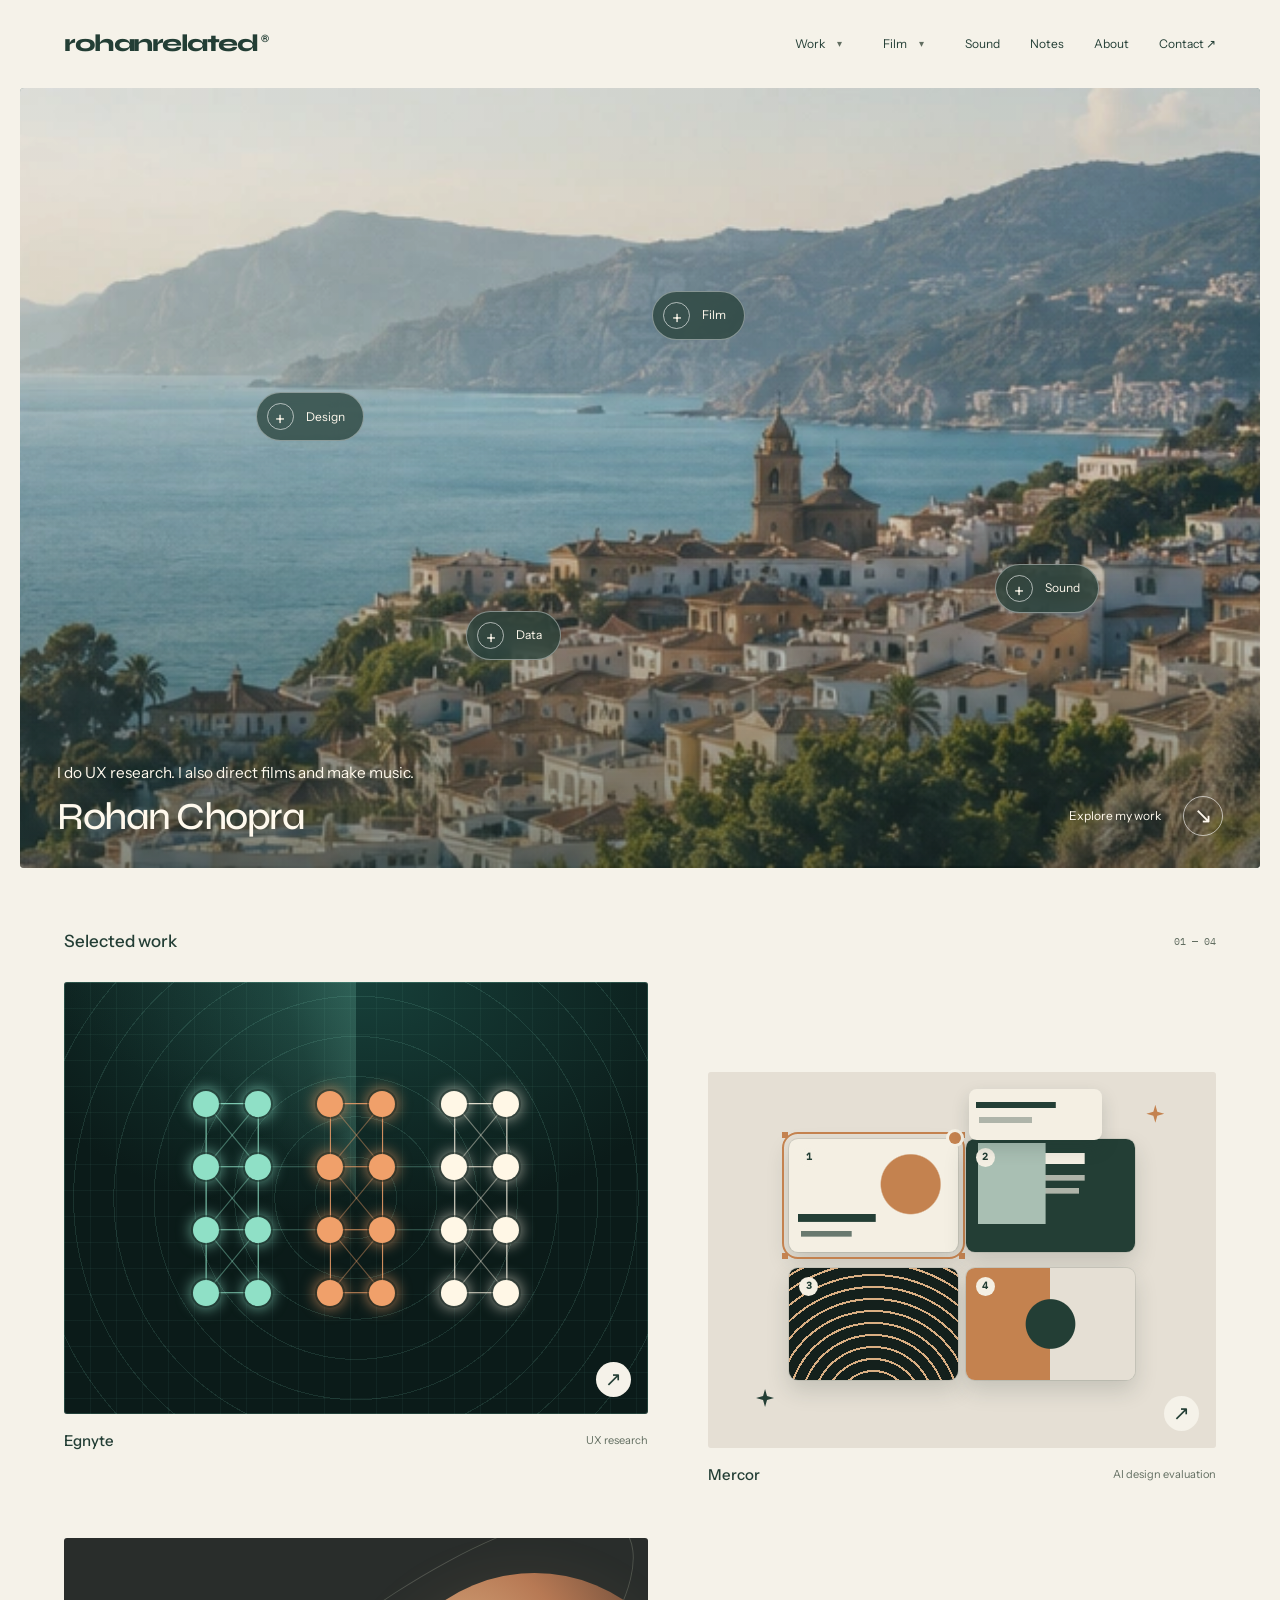
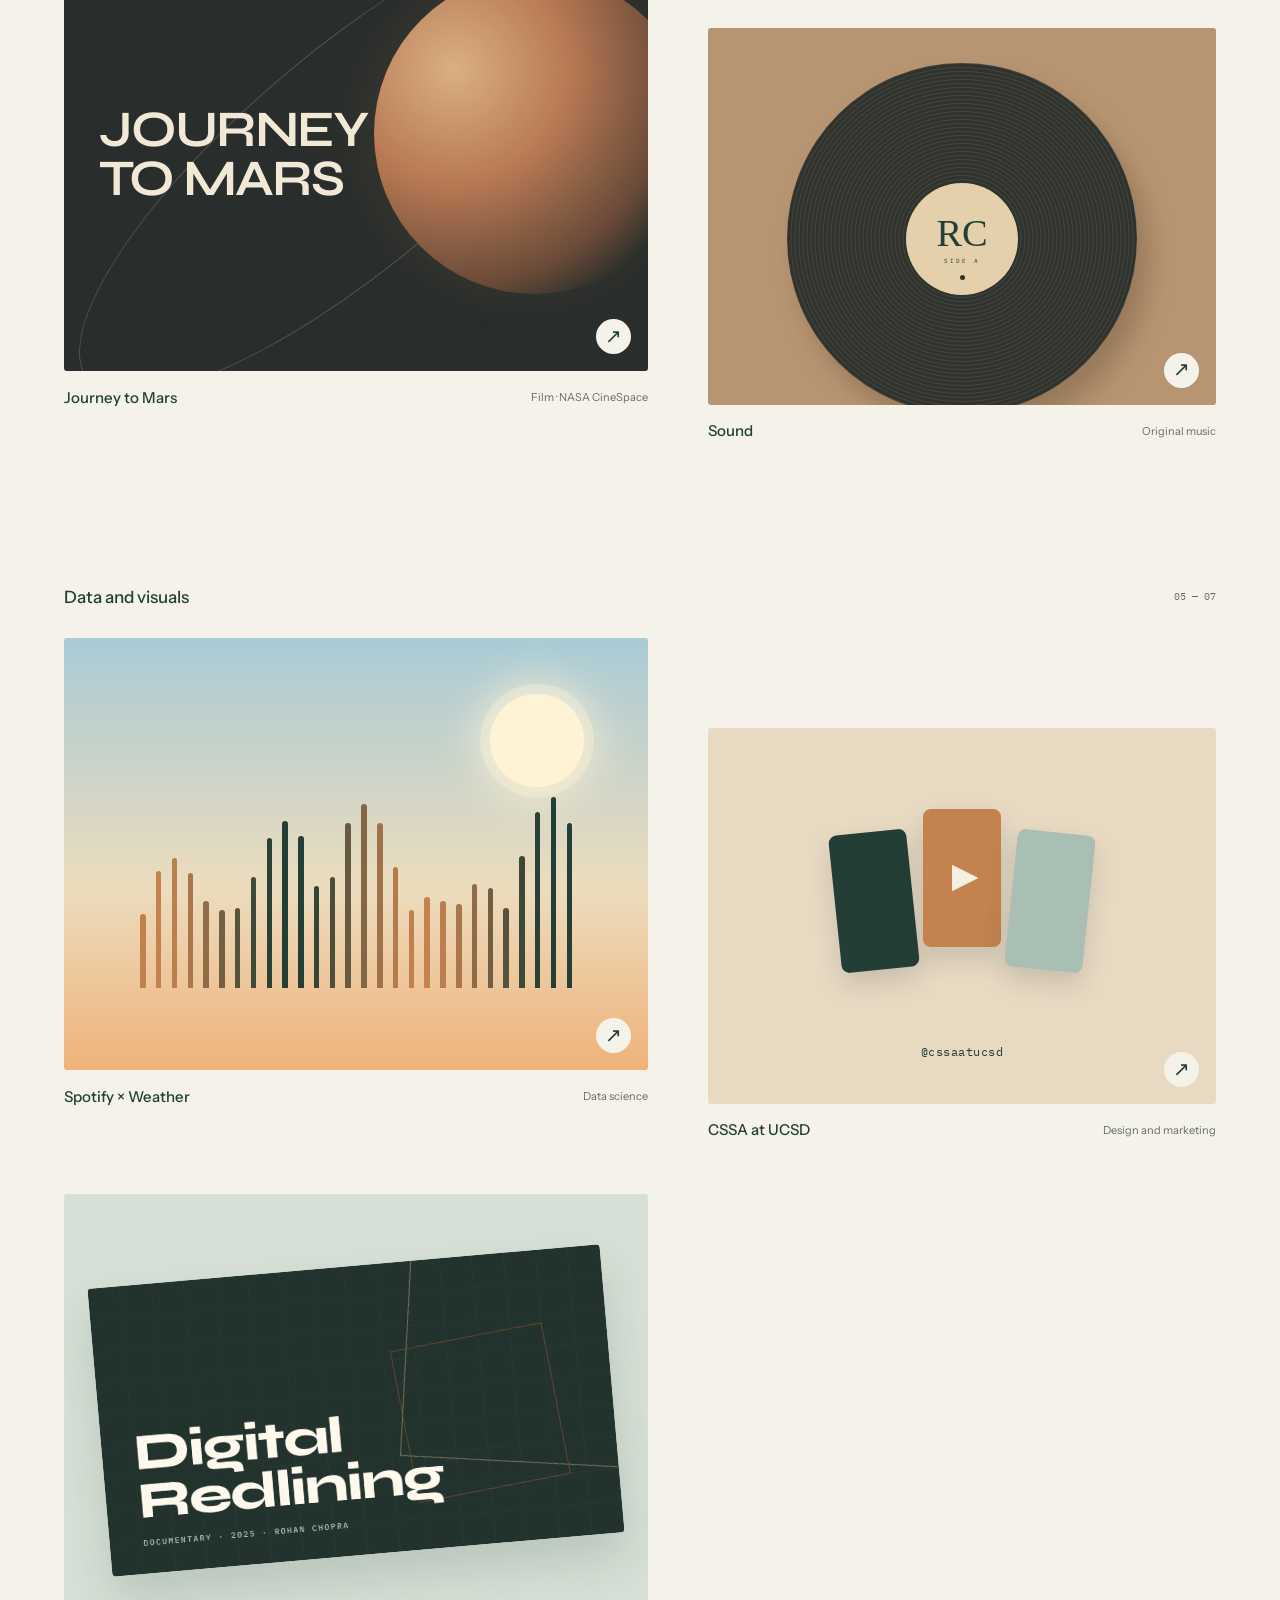
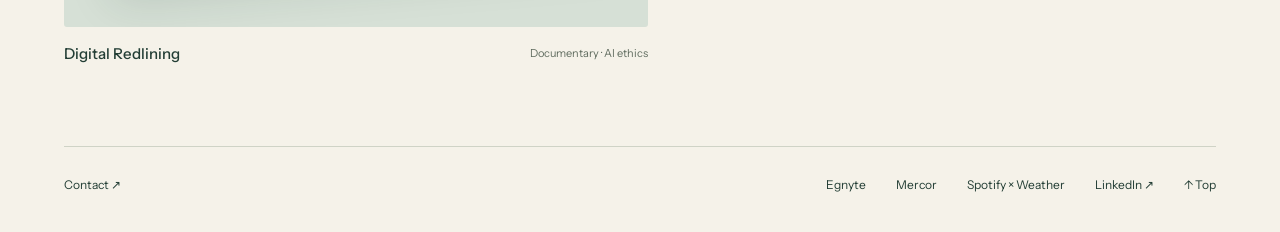
==== commit 9ae73656: "Add AI ethics, TRELS, tools and NASA library to film pages" ====
--- a/index.html
+++ b/index.html
@@ -18,9 +18,9 @@
   <link rel="icon" href="/assets/favicon.svg" type="image/svg+xml">
   <link rel="preload" href="/assets/fonts/syne-latin-wght-normal.woff2" as="font" type="font/woff2" crossorigin>
   <link rel="preload" href="/assets/fonts/ibm-plex-mono-latin-500-normal.woff2" as="font" type="font/woff2" crossorigin>
-  <link rel="stylesheet" href="/css/main.css">
-  <link rel="stylesheet" href="/css/home.css">
-  <script src="/js/main.js" defer></script>
+  <link rel="stylesheet" href="/css/main.css?v=bbec9d85">
+  <link rel="stylesheet" href="/css/home.css?v=5a4b5a9d">
+  <script src="/js/main.js?v=7a24f3d2" defer></script>
   <script type="application/ld+json">
   {
     "@context": "https://schema.org",
@@ -120,7 +120,7 @@
         </a>
         <a class="project project-redlining reveal" href="/film/digital-redlining/">
           <div class="project-art"><img src="/assets/film/digital-redlining.webp" alt="Title card for Digital Redlining, a documentary about redlining and algorithmic bias" width="1280" height="720" loading="lazy"></div>
-          <div class="project-caption"><h3>Digital Redlining</h3><span>Documentary</span></div>
+          <div class="project-caption"><h3>Digital Redlining</h3><span>Documentary · AI ethics</span></div>
         </a>
       </div>
     </section>
